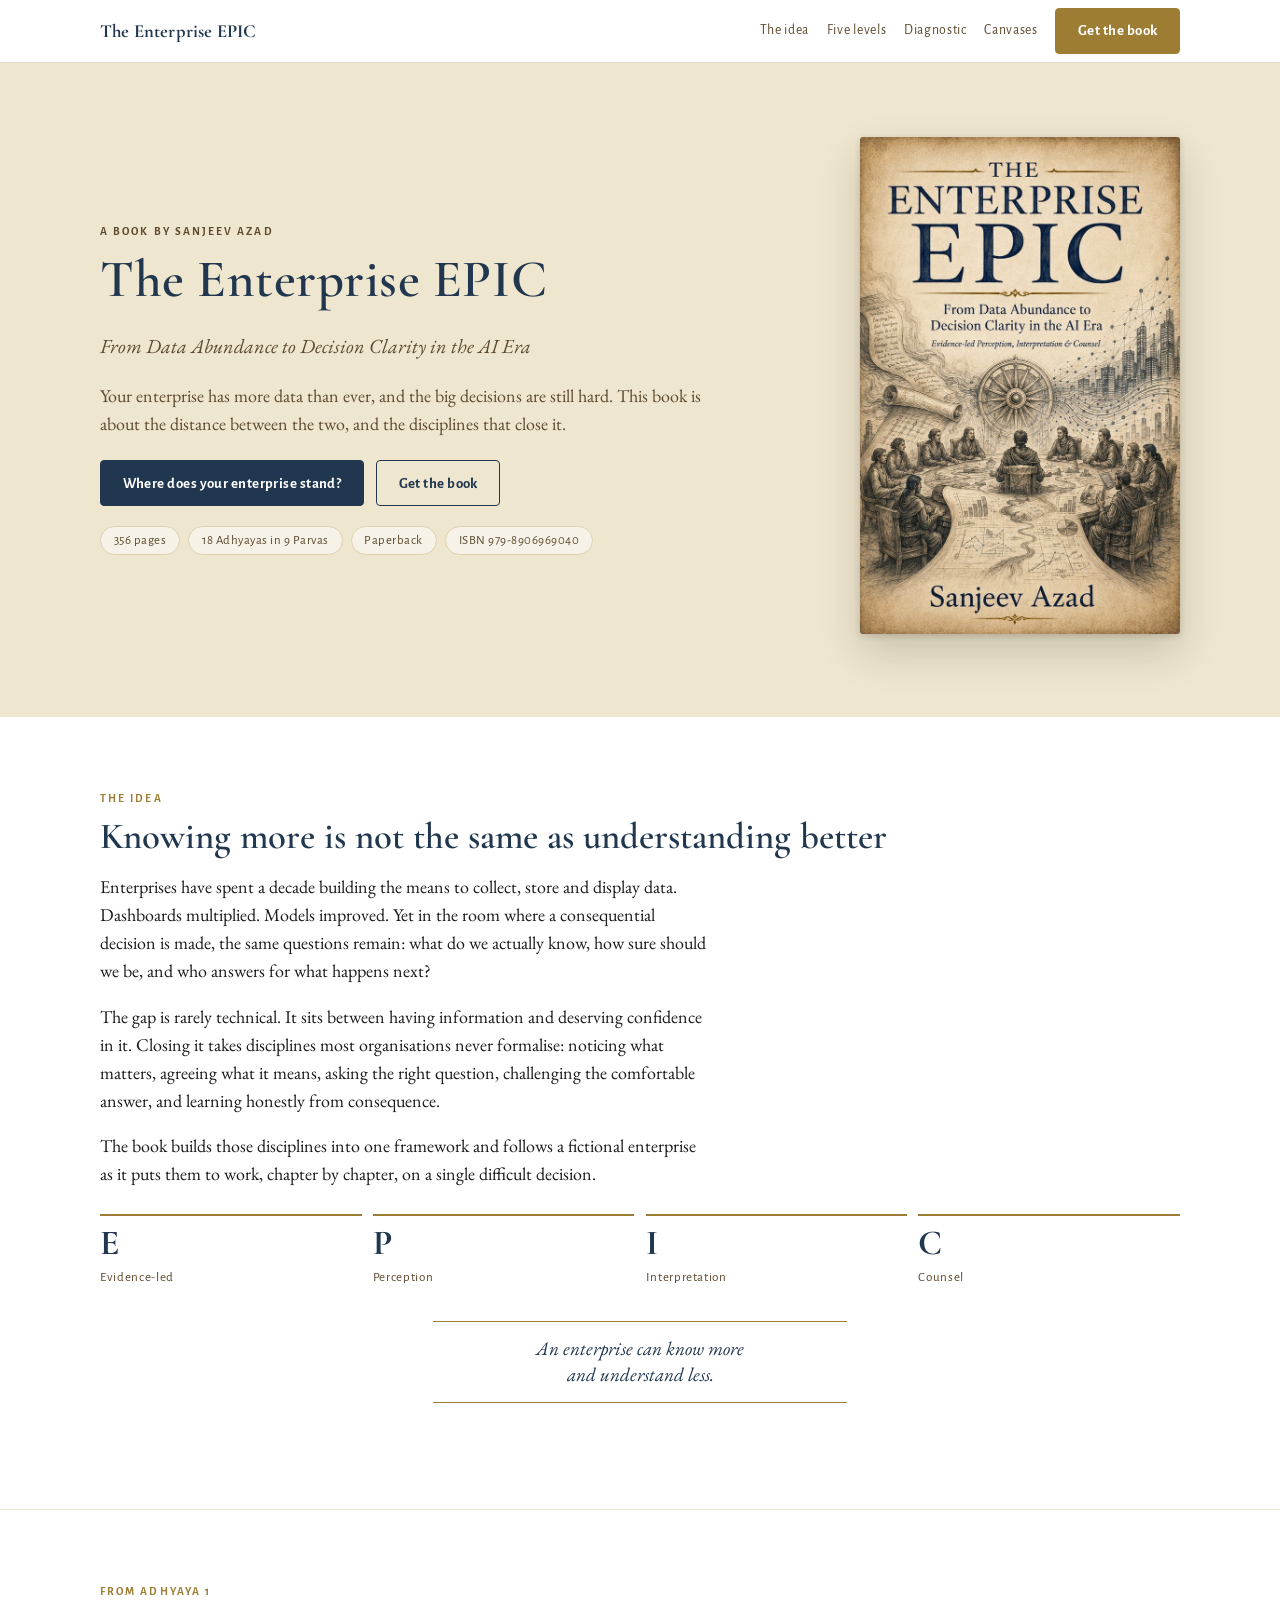
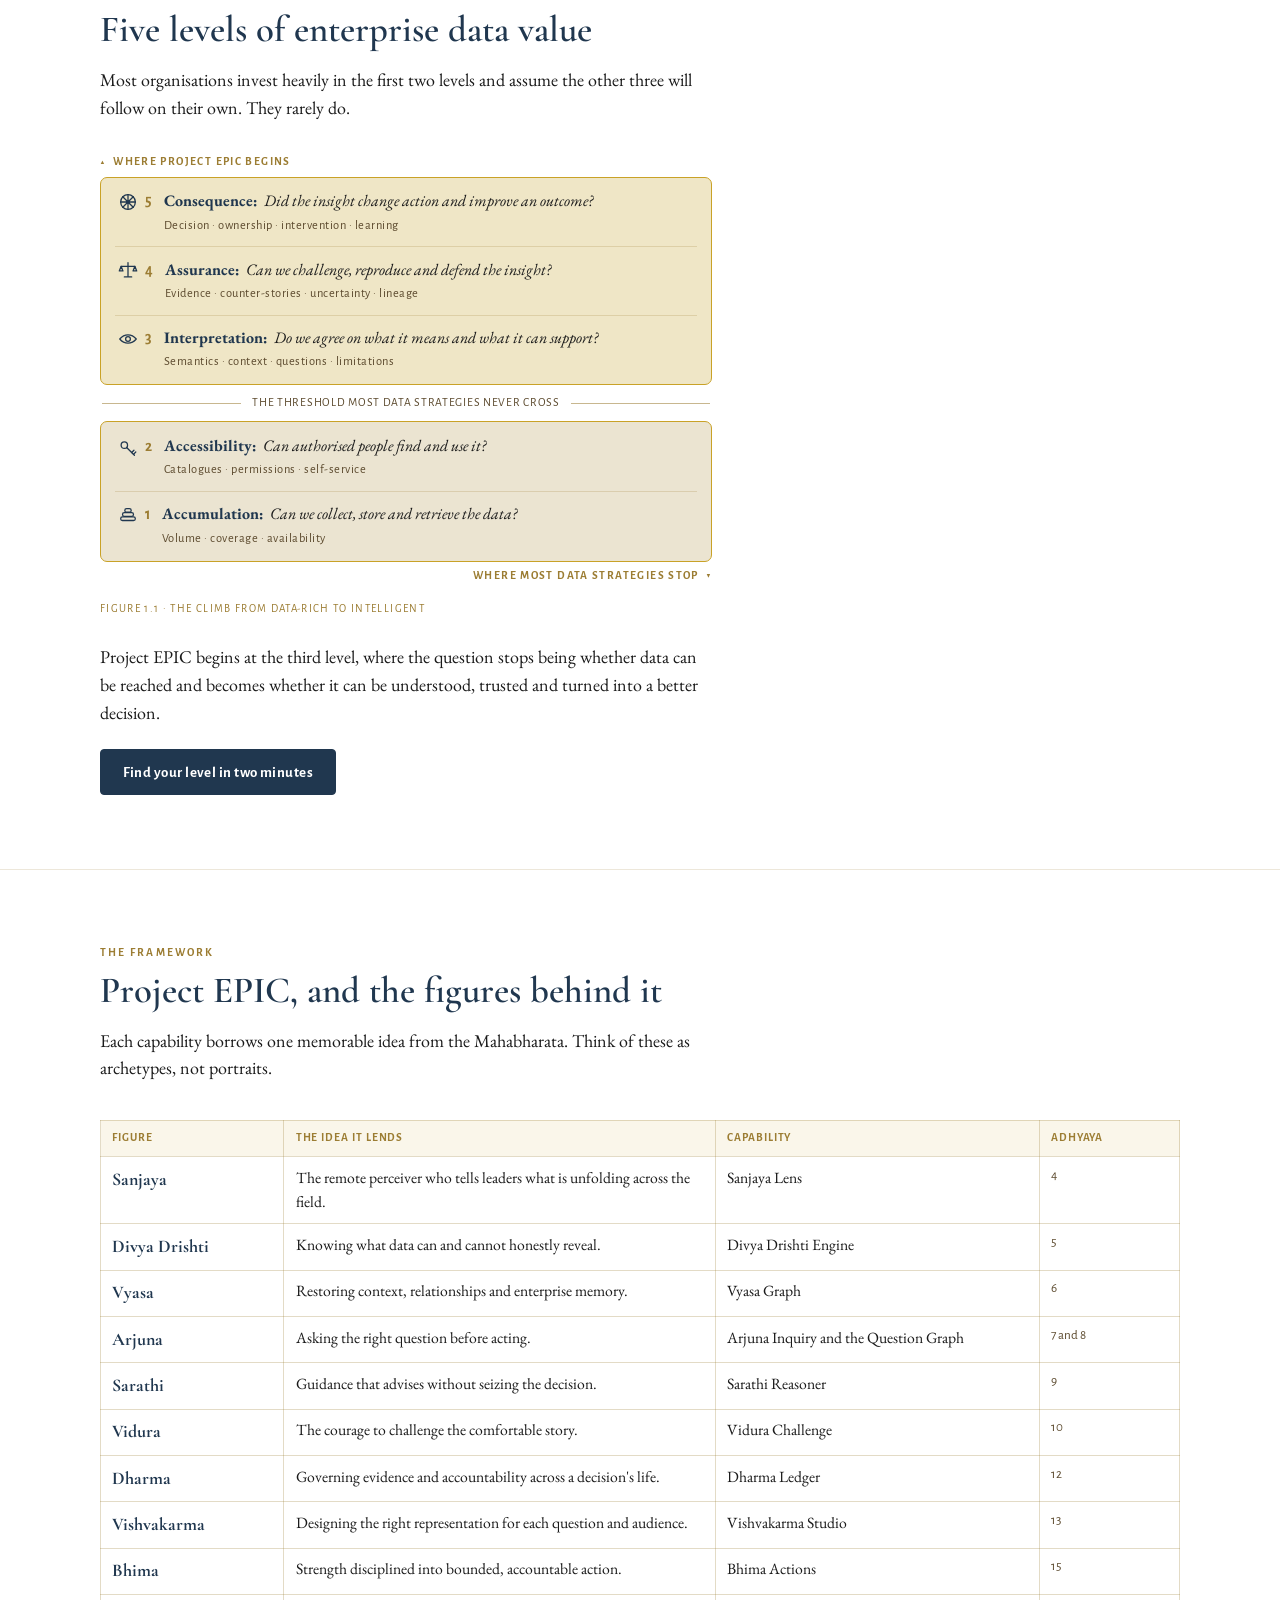
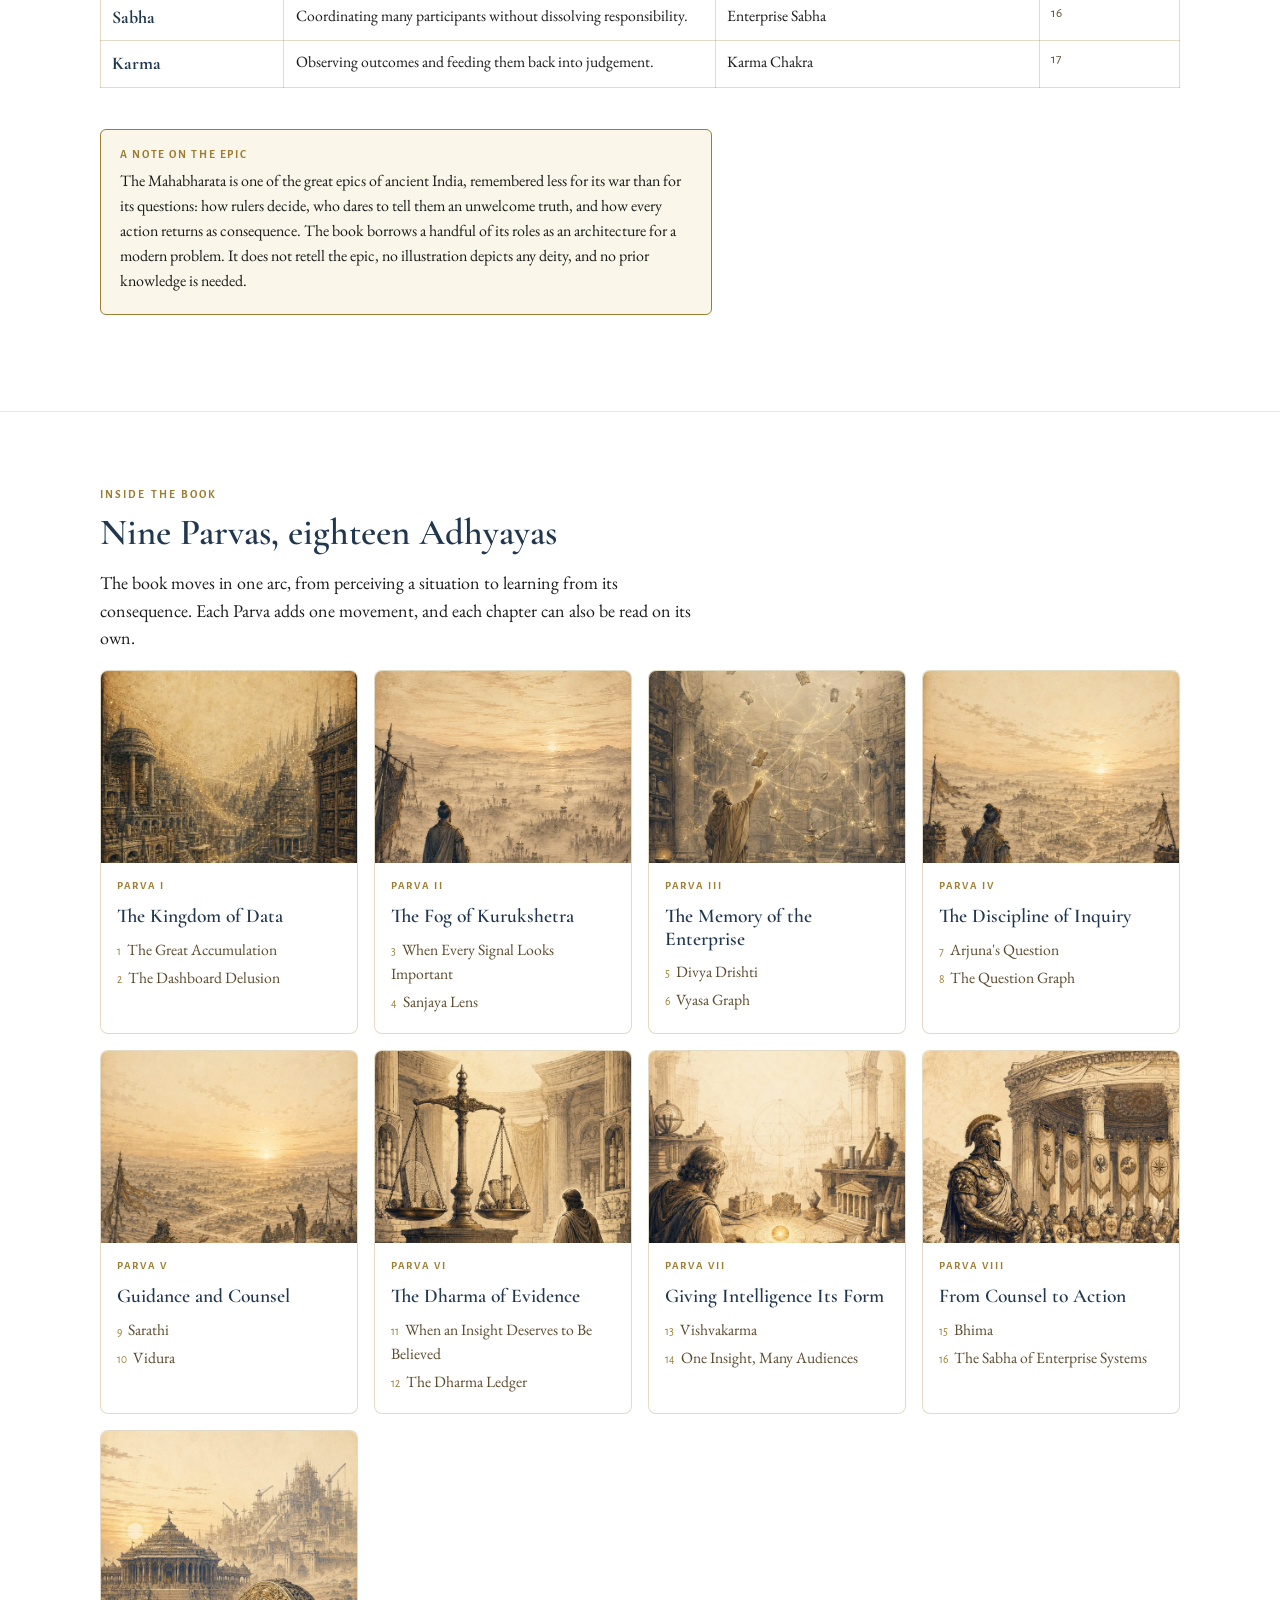
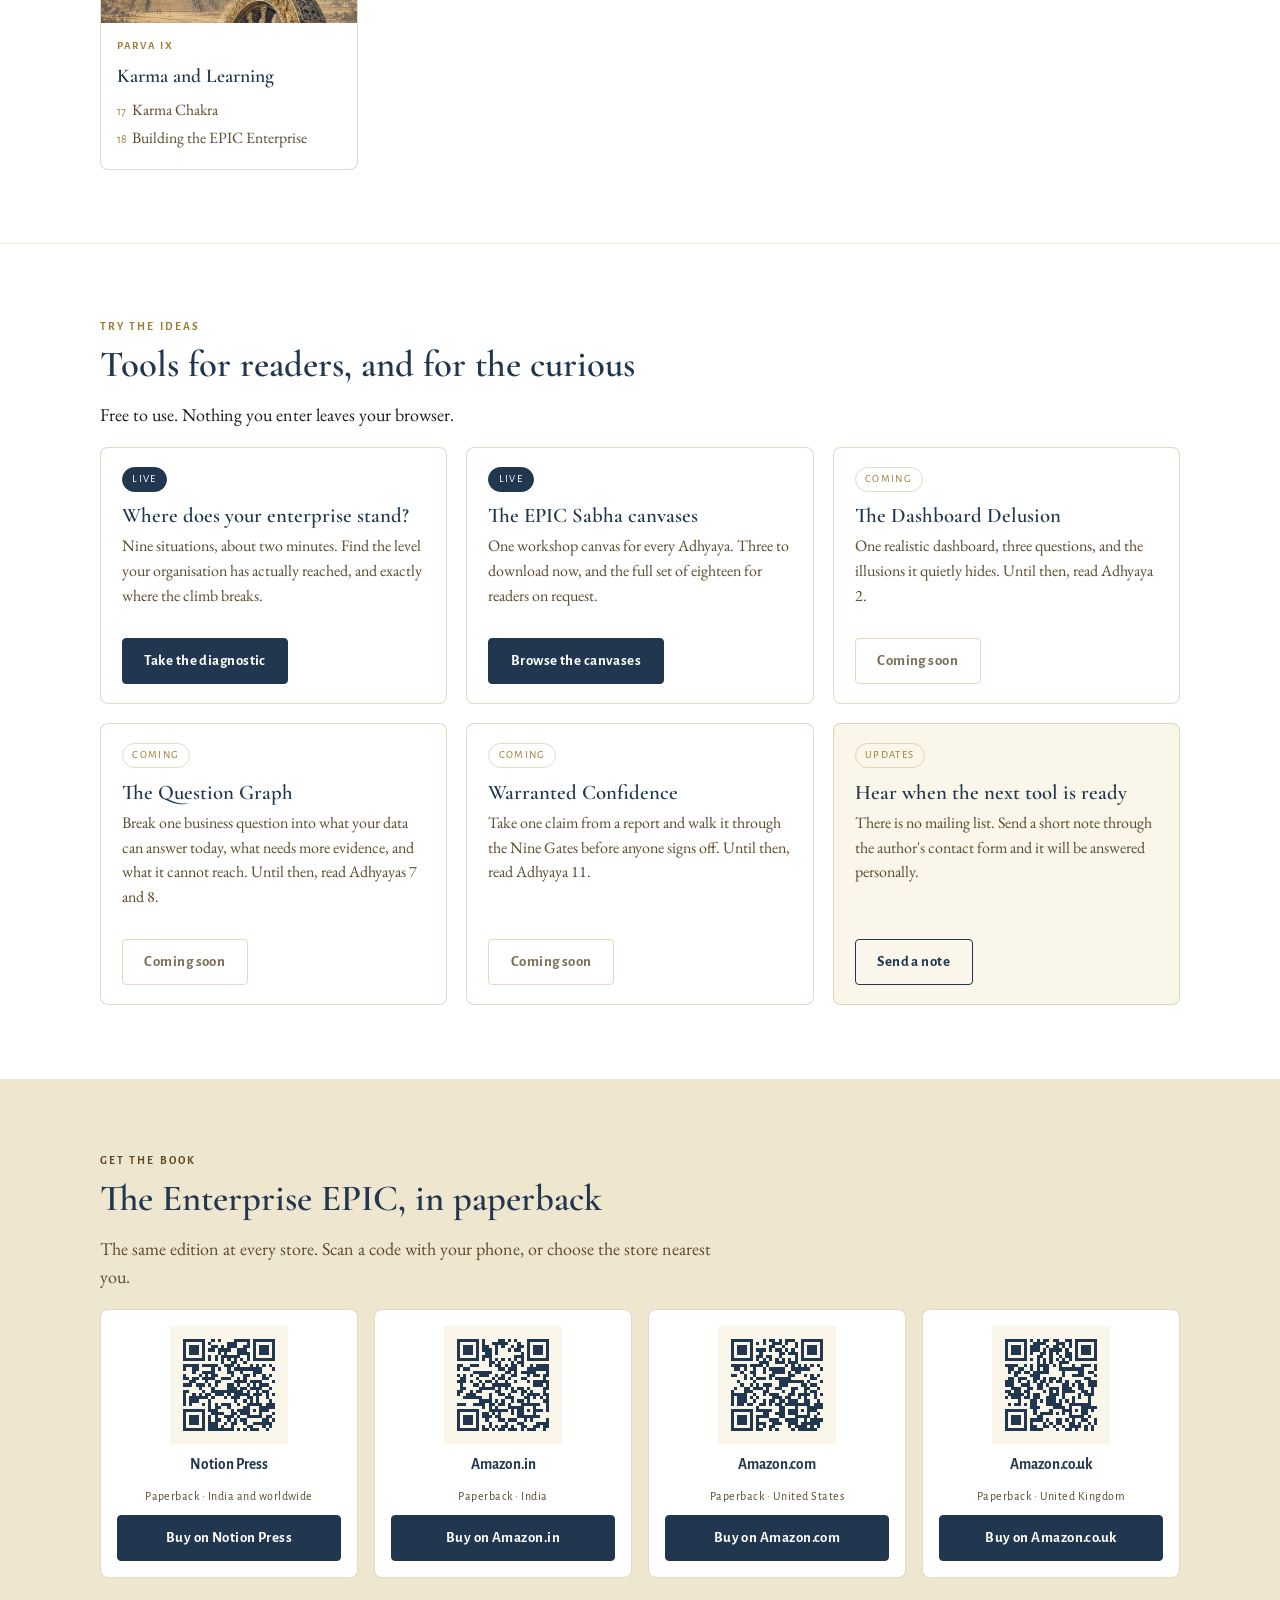
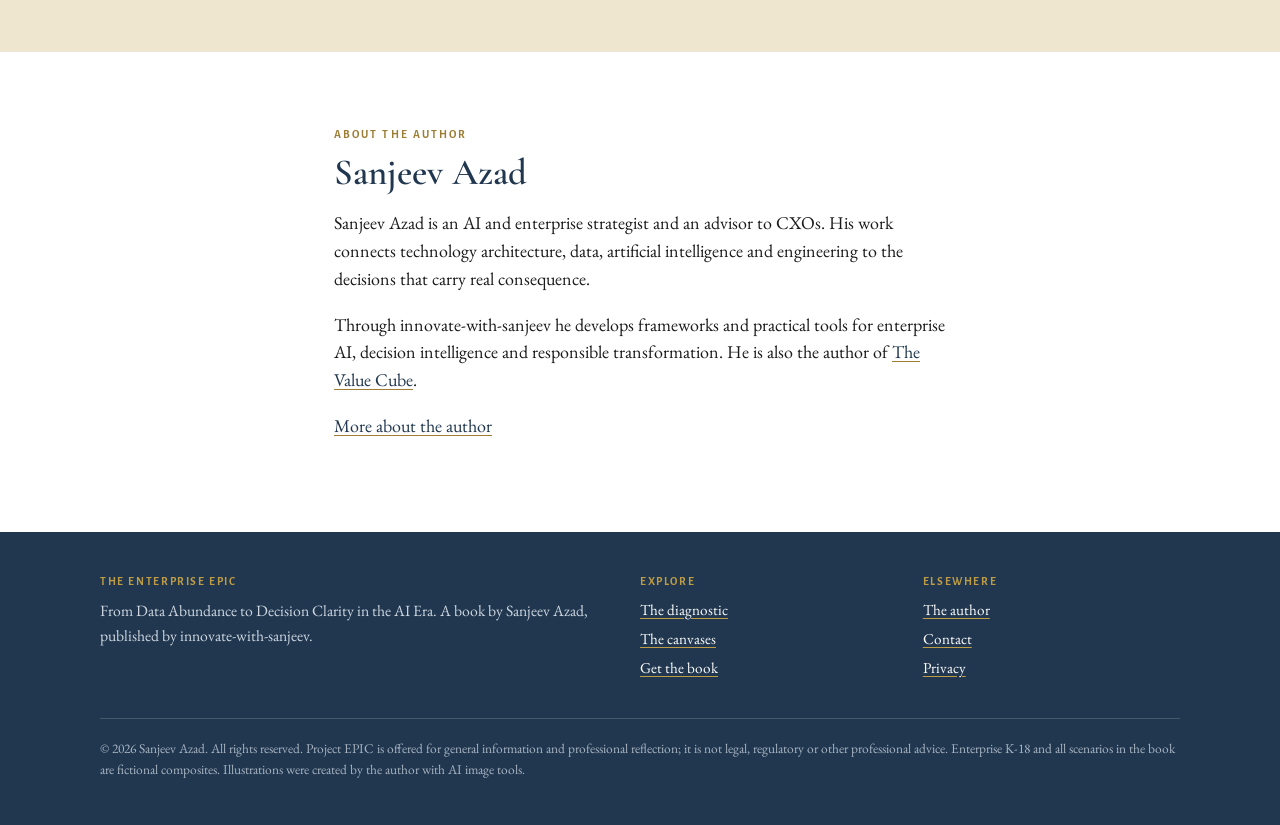
==== index.html @ bdc04c29 "Publish The Enterprise EPIC companion site v1" ====
<!doctype html>
<html lang="en-GB">
<head>
<meta charset="utf-8">
<meta name="viewport" content="width=device-width, initial-scale=1">
<title>The Enterprise EPIC · From Data Abundance to Decision Clarity in the AI Era</title>
<meta name="description" content="A book by Sanjeev Azad on the distance between having data and deciding well. Find your enterprise's level in two minutes, explore Project EPIC, and download the workshop canvases.">
<link rel="canonical" href="https://the-enterprise-epic.github.io/">
<meta property="og:type" content="book">
<meta property="og:title" content="The Enterprise EPIC">
<meta property="og:description" content="From Data Abundance to Decision Clarity in the AI Era. Find where your enterprise stands in two minutes.">
<meta property="og:url" content="https://the-enterprise-epic.github.io/">
<meta property="og:image" content="https://the-enterprise-epic.github.io/assets/img/og.jpg">
<meta name="twitter:card" content="summary_large_image">
<meta name="theme-color" content="#20374F">
<link rel="icon" href="assets/img/favicon.svg" type="image/svg+xml">
<link rel="preconnect" href="https://fonts.googleapis.com">
<link rel="preconnect" href="https://fonts.gstatic.com" crossorigin>
<link href="https://fonts.googleapis.com/css2?family=Alegreya+Sans:wght@500;700&family=Cormorant+Garamond:wght@600;700&family=EB+Garamond:ital,wght@0,400;0,500;1,400&display=swap" rel="stylesheet">
<link rel="stylesheet" href="assets/site.css">
<script type="application/ld+json">
{
  "@context": "https://schema.org",
  "@type": "Book",
  "name": "The Enterprise EPIC",
  "alternativeHeadline": "From Data Abundance to Decision Clarity in the AI Era",
  "author": { "@type": "Person", "name": "Sanjeev Azad", "url": "https://sanjeev-azad.pages.dev/about/" },
  "publisher": { "@type": "Organization", "name": "innovate-with-sanjeev" },
  "isbn": "9798906969040",
  "numberOfPages": 356,
  "bookFormat": "https://schema.org/Paperback",
  "inLanguage": "en",
  "image": "https://the-enterprise-epic.github.io/assets/img/cover-front.jpg",
  "url": "https://the-enterprise-epic.github.io/",
  "offers": [
    { "@type": "Offer", "url": "https://notionpress.com/in/read/the-enterprise-epic", "seller": { "@type": "Organization", "name": "Notion Press" } },
    { "@type": "Offer", "url": "https://www.amazon.in/dp/B0HJ5GVD6N", "seller": { "@type": "Organization", "name": "Amazon.in" } },
    { "@type": "Offer", "url": "https://www.amazon.com/dp/B0HJ5D9SLF", "seller": { "@type": "Organization", "name": "Amazon.com" } },
    { "@type": "Offer", "url": "https://www.amazon.co.uk/dp/B0HJ5D9SLF", "seller": { "@type": "Organization", "name": "Amazon.co.uk" } }
  ]
}
</script>
<style>
  .journey { display: grid; gap: 1rem; grid-template-columns: repeat(auto-fill, minmax(230px, 1fr)); }
  .parva {
    border: 1px solid var(--hair); border-radius: 8px; overflow: hidden; background: var(--paper);
    display: flex; flex-direction: column;
  }
  .parva img { width: 100%; aspect-ratio: 4 / 3; object-fit: cover; object-position: center 30%; display: block; }
  .parva .body { padding: .9rem 1rem 1.05rem; }
  .parva .num { font-family: var(--f-label); font-weight: 700; font-size: .68rem; letter-spacing: .16em; text-transform: uppercase; color: var(--gold); }
  .parva h3 { font-size: 1.22rem; margin: .2rem 0 .5rem; }
  .parva ol { margin: 0; padding: 0; list-style: none; }
  .parva li { font-size: .98rem; color: var(--sepia); padding: .12rem 0; }
  .parva li span { font-family: var(--f-label); font-size: .72rem; color: var(--gold); margin-right: .35rem; }

  .cast td:first-child { font-family: var(--f-display); font-weight: 700; font-size: 1.12rem; color: var(--ink); white-space: nowrap; }
  .cast td:last-child { font-family: var(--f-label); font-size: .82rem; color: var(--sepia); white-space: nowrap; }
  .cast col.c1 { width: 17%; } .cast col.c2 { width: 40%; } .cast col.c3 { width: 30%; } .cast col.c4 { width: 13%; }
  @media (max-width: 640px) {
    .cast thead { display: none; }
    .cast, .cast tbody, .cast tr, .cast td { display: block; width: 100%; }
    .cast tr { border: 1px solid var(--hair); border-radius: 6px; margin-bottom: .7rem; padding: .5rem .7rem; }
    .cast td { border: none; padding: .15rem 0; white-space: normal !important; }
    .cast colgroup { display: none; }
  }

  .tool .tag.live { color: #fff; background: var(--ink); border-color: var(--ink); }
  .tool .tag { align-self: flex-start; margin-bottom: .8rem; }

  .epic-acronym { display: grid; gap: .7rem; margin: 1.6rem 0; }
  @media (min-width: 720px) { .epic-acronym { grid-template-columns: repeat(4, 1fr); } }
  .epic-acronym div { border-top: 2px solid var(--gold); padding-top: .6rem; }
  .epic-acronym b { display: block; font-family: var(--f-display); font-size: 2.2rem; line-height: 1; color: var(--ink); }
  .epic-acronym span { font-family: var(--f-label); font-size: .82rem; letter-spacing: .05em; color: var(--sepia); }
</style>
</head>
<body>
<a class="skip" href="#main">Skip to content</a>

<header class="nav">
  <div class="wrap">
    <a class="brand" href="index.html">The Enterprise EPIC</a>
    <a class="nl" href="#idea">The idea</a>
    <a class="nl" href="#levels">Five levels</a>
    <a class="nl" href="diagnose.html">Diagnostic</a>
    <a class="nl" href="canvases.html">Canvases</a>
    <a class="btn gold" href="#buy">Get the book</a>
  </div>
</header>

<main id="main">

<!-- HERO -->
<section class="plate">
  <div class="wrap hero">
    <div>
      <p class="eyebrow">A book by Sanjeev Azad</p>
      <h1>The Enterprise EPIC</h1>
      <p class="lede"><em>From Data Abundance to Decision Clarity in the AI Era</em></p>
      <p class="measure">Your enterprise has more data than ever, and the big decisions are still hard. This book is about the distance between the two, and the disciplines that close it.</p>
      <div class="btn-row">
        <a class="btn" href="diagnose.html">Where does your enterprise stand?</a>
        <a class="btn ghost" href="#buy">Get the book</a>
      </div>
      <ul class="facts" aria-label="About the book">
        <li>356 pages</li>
        <li>18 Adhyayas in 9 Parvas</li>
        <li>Paperback</li>
        <li>ISBN 979-8906969040</li>
      </ul>
    </div>
    <div class="cover">
      <img src="assets/img/cover-front.jpg" width="686" height="1067"
           alt="Cover of The Enterprise EPIC: an engraved council seated around a map table beneath a great wheel, with a data city rising behind them.">
    </div>
  </div>
</section>

<!-- THE IDEA -->
<section id="idea">
  <div class="wrap">
    <p class="eyebrow">The idea</p>
    <h2>Knowing more is not the same as understanding better</h2>
    <div class="measure">
      <p>Enterprises have spent a decade building the means to collect, store and display data. Dashboards multiplied. Models improved. Yet in the room where a consequential decision is made, the same questions remain: what do we actually know, how sure should we be, and who answers for what happens next?</p>
      <p>The gap is rarely technical. It sits between having information and deserving confidence in it. Closing it takes disciplines most organisations never formalise: noticing what matters, agreeing what it means, asking the right question, challenging the comfortable answer, and learning honestly from consequence.</p>
      <p>The book builds those disciplines into one framework and follows a fictional enterprise as it puts them to work, chapter by chapter, on a single difficult decision.</p>
    </div>

    <div class="epic-acronym" aria-label="Project EPIC stands for Evidence-led Perception, Interpretation and Counsel">
      <div><b>E</b><span>Evidence-led</span></div>
      <div><b>P</b><span>Perception</span></div>
      <div><b>I</b><span>Interpretation</span></div>
      <div><b>C</b><span>Counsel</span></div>
    </div>

    <p class="aphorism">An enterprise can know more<br>and understand less.</p>
  </div>
</section>

<!-- FIVE LEVELS -->
<section id="levels">
  <div class="wrap">
    <p class="eyebrow">From Adhyaya 1</p>
    <h2>Five levels of enterprise data value</h2>
    <p class="measure">Most organisations invest heavily in the first two levels and assume the other three will follow on their own. They rarely do.</p>

    <div class="figure measure" role="figure" aria-labelledby="fig11">
      <div class="grouplabel gl-top">▲ &nbsp;Where Project EPIC begins</div>
      <div class="grp grp-top">
        <div class="tier"><div class="tk"><svg class="ti" viewBox="0 0 24 24" aria-hidden="true"><circle cx="12" cy="12" r="8"/><circle cx="12" cy="12" r="1.6"/><line x1="12" y1="4" x2="12" y2="20"/><line x1="4" y1="12" x2="20" y2="12"/><line x1="6.3" y1="6.3" x2="17.7" y2="17.7"/><line x1="17.7" y1="6.3" x2="6.3" y2="17.7"/></svg><span class="tn">5</span></div><div class="tt"><b>Consequence:</b>&nbsp; <i>Did the insight change action and improve an outcome?</i><br><span class="tf">Decision · ownership · intervention · learning</span></div></div>
        <div class="tier"><div class="tk"><svg class="ti" viewBox="0 0 24 24" aria-hidden="true"><line x1="12" y1="4" x2="12" y2="19"/><line x1="4.5" y1="8" x2="19.5" y2="8"/><path d="M4.5 8 L2.5 13 L6.5 13 Z"/><path d="M19.5 8 L17.5 13 L21.5 13 Z"/><line x1="8" y1="19.5" x2="16" y2="19.5"/></svg><span class="tn">4</span></div><div class="tt"><b>Assurance:</b>&nbsp; <i>Can we challenge, reproduce and defend the insight?</i><br><span class="tf">Evidence · counter-stories · uncertainty · lineage</span></div></div>
        <div class="tier"><div class="tk"><svg class="ti" viewBox="0 0 24 24" aria-hidden="true"><path d="M3 12 C8 6 16 6 21 12 C16 18 8 18 3 12 Z"/><circle cx="12" cy="12" r="2.6"/></svg><span class="tn">3</span></div><div class="tt"><b>Interpretation:</b>&nbsp; <i>Do we agree on what it means and what it can support?</i><br><span class="tf">Semantics · context · questions · limitations</span></div></div>
      </div>
      <div class="split"><span class="l"></span><span>the threshold most data strategies never cross</span><span class="l"></span></div>
      <div class="grp grp-bot">
        <div class="tier"><div class="tk"><svg class="ti" viewBox="0 0 24 24" aria-hidden="true"><circle cx="8" cy="10" r="3.5"/><line x1="10.5" y1="12.5" x2="19" y2="21"/><line x1="16" y1="18" x2="18.5" y2="15.5"/><line x1="18" y1="20" x2="20.5" y2="17.5"/></svg><span class="tn">2</span></div><div class="tt"><b>Accessibility:</b>&nbsp; <i>Can authorised people find and use it?</i><br><span class="tf">Catalogues · permissions · self-service</span></div></div>
        <div class="tier"><div class="tk"><svg class="ti" viewBox="0 0 24 24" aria-hidden="true"><rect x="4" y="14" width="16" height="4" rx="2"/><rect x="6" y="9.5" width="12" height="4" rx="2"/><rect x="8.5" y="5" width="7" height="4" rx="2"/></svg><span class="tn">1</span></div><div class="tt"><b>Accumulation:</b>&nbsp; <i>Can we collect, store and retrieve the data?</i><br><span class="tf">Volume · coverage · availability</span></div></div>
      </div>
      <div class="grouplabel gl-bot">Where most data strategies stop&nbsp; ▼</div>
      <p class="figcap" id="fig11">Figure 1.1 · The climb from data-rich to intelligent</p>
    </div>

    <p class="measure">Project EPIC begins at the third level, where the question stops being whether data can be reached and becomes whether it can be understood, trusted and turned into a better decision.</p>
    <div class="btn-row">
      <a class="btn" href="diagnose.html">Find your level in two minutes</a>
    </div>
  </div>
</section>

<!-- CAST -->
<section id="framework">
  <div class="wrap">
    <p class="eyebrow">The framework</p>
    <h2>Project EPIC, and the figures behind it</h2>
    <p class="measure">Each capability borrows one memorable idea from the Mahabharata. Think of these as archetypes, not portraits.</p>

    <div class="scroller">
      <table class="cast">
        <colgroup><col class="c1"><col class="c2"><col class="c3"><col class="c4"></colgroup>
        <thead><tr><th scope="col">Figure</th><th scope="col">The idea it lends</th><th scope="col">Capability</th><th scope="col">Adhyaya</th></tr></thead>
        <tbody>
          <tr><td>Sanjaya</td><td>The remote perceiver who tells leaders what is unfolding across the field.</td><td>Sanjaya Lens</td><td>4</td></tr>
          <tr><td>Divya Drishti</td><td>Knowing what data can and cannot honestly reveal.</td><td>Divya Drishti Engine</td><td>5</td></tr>
          <tr><td>Vyasa</td><td>Restoring context, relationships and enterprise memory.</td><td>Vyasa Graph</td><td>6</td></tr>
          <tr><td>Arjuna</td><td>Asking the right question before acting.</td><td>Arjuna Inquiry and the Question Graph</td><td>7 and 8</td></tr>
          <tr><td>Sarathi</td><td>Guidance that advises without seizing the decision.</td><td>Sarathi Reasoner</td><td>9</td></tr>
          <tr><td>Vidura</td><td>The courage to challenge the comfortable story.</td><td>Vidura Challenge</td><td>10</td></tr>
          <tr><td>Dharma</td><td>Governing evidence and accountability across a decision's life.</td><td>Dharma Ledger</td><td>12</td></tr>
          <tr><td>Vishvakarma</td><td>Designing the right representation for each question and audience.</td><td>Vishvakarma Studio</td><td>13</td></tr>
          <tr><td>Bhima</td><td>Strength disciplined into bounded, accountable action.</td><td>Bhima Actions</td><td>15</td></tr>
          <tr><td>Sabha</td><td>Coordinating many participants without dissolving responsibility.</td><td>Enterprise Sabha</td><td>16</td></tr>
          <tr><td>Karma</td><td>Observing outcomes and feeding them back into judgement.</td><td>Karma Chakra</td><td>17</td></tr>
        </tbody>
      </table>
    </div>

    <div class="glance measure">
      <p class="lbl">A note on the epic</p>
      <p>The Mahabharata is one of the great epics of ancient India, remembered less for its war than for its questions: how rulers decide, who dares to tell them an unwelcome truth, and how every action returns as consequence. The book borrows a handful of its roles as an architecture for a modern problem. It does not retell the epic, no illustration depicts any deity, and no prior knowledge is needed.</p>
    </div>
  </div>
</section>

<!-- JOURNEY -->
<section id="journey">
  <div class="wrap">
    <p class="eyebrow">Inside the book</p>
    <h2>Nine Parvas, eighteen Adhyayas</h2>
    <p class="measure">The book moves in one arc, from perceiving a situation to learning from its consequence. Each Parva adds one movement, and each chapter can also be read on its own.</p>

    <div class="journey">
      <article class="parva"><img src="assets/img/parva-01.jpg" alt="" loading="lazy" width="600" height="900"><div class="body"><p class="num">Parva I</p><h3>The Kingdom of Data</h3><ol><li><span>1</span>The Great Accumulation</li><li><span>2</span>The Dashboard Delusion</li></ol></div></article>
      <article class="parva"><img src="assets/img/parva-02.jpg" alt="" loading="lazy" width="600" height="1050"><div class="body"><p class="num">Parva II</p><h3>The Fog of Kurukshetra</h3><ol><li><span>3</span>When Every Signal Looks Important</li><li><span>4</span>Sanjaya Lens</li></ol></div></article>
      <article class="parva"><img src="assets/img/parva-03.jpg" alt="" loading="lazy" width="600" height="1066"><div class="body"><p class="num">Parva III</p><h3>The Memory of the Enterprise</h3><ol><li><span>5</span>Divya Drishti</li><li><span>6</span>Vyasa Graph</li></ol></div></article>
      <article class="parva"><img src="assets/img/parva-04.jpg" alt="" loading="lazy" width="600" height="1066"><div class="body"><p class="num">Parva IV</p><h3>The Discipline of Inquiry</h3><ol><li><span>7</span>Arjuna's Question</li><li><span>8</span>The Question Graph</li></ol></div></article>
      <article class="parva"><img src="assets/img/parva-05.jpg" alt="" loading="lazy" width="600" height="1066"><div class="body"><p class="num">Parva V</p><h3>Guidance and Counsel</h3><ol><li><span>9</span>Sarathi</li><li><span>10</span>Vidura</li></ol></div></article>
      <article class="parva"><img src="assets/img/parva-06.jpg" alt="" loading="lazy" width="600" height="1066"><div class="body"><p class="num">Parva VI</p><h3>The Dharma of Evidence</h3><ol><li><span>11</span>When an Insight Deserves to Be Believed</li><li><span>12</span>The Dharma Ledger</li></ol></div></article>
      <article class="parva"><img src="assets/img/parva-07.jpg" alt="" loading="lazy" width="600" height="1066"><div class="body"><p class="num">Parva VII</p><h3>Giving Intelligence Its Form</h3><ol><li><span>13</span>Vishvakarma</li><li><span>14</span>One Insight, Many Audiences</li></ol></div></article>
      <article class="parva"><img src="assets/img/parva-08.jpg" alt="" loading="lazy" width="600" height="1066"><div class="body"><p class="num">Parva VIII</p><h3>From Counsel to Action</h3><ol><li><span>15</span>Bhima</li><li><span>16</span>The Sabha of Enterprise Systems</li></ol></div></article>
      <article class="parva"><img src="assets/img/parva-09.jpg" alt="" loading="lazy" width="600" height="1066"><div class="body"><p class="num">Parva IX</p><h3>Karma and Learning</h3><ol><li><span>17</span>Karma Chakra</li><li><span>18</span>Building the EPIC Enterprise</li></ol></div></article>
    </div>
  </div>
</section>

<!-- TOOLS -->
<section id="tools">
  <div class="wrap">
    <p class="eyebrow">Try the ideas</p>
    <h2>Tools for readers, and for the curious</h2>
    <p class="measure">Free to use. Nothing you enter leaves your browser.</p>

    <div class="grid three-wide">
      <article class="card tool">
        <span class="tag live">Live</span>
        <h3>Where does your enterprise stand?</h3>
        <p>Nine situations, about two minutes. Find the level your organisation has actually reached, and exactly where the climb breaks.</p>
        <div class="foot"><a class="btn" href="diagnose.html">Take the diagnostic</a></div>
      </article>
      <article class="card tool">
        <span class="tag live">Live</span>
        <h3>The EPIC Sabha canvases</h3>
        <p>One workshop canvas for every Adhyaya. Three to download now, and the full set of eighteen for readers on request.</p>
        <div class="foot"><a class="btn" href="canvases.html">Browse the canvases</a></div>
      </article>
      <article class="card tool">
        <span class="tag">Coming</span>
        <h3>The Dashboard Delusion</h3>
        <p>One realistic dashboard, three questions, and the illusions it quietly hides. Until then, read Adhyaya 2.</p>
        <div class="foot"><button class="btn" type="button" disabled>Coming soon</button></div>
      </article>
      <article class="card tool">
        <span class="tag">Coming</span>
        <h3>The Question Graph</h3>
        <p>Break one business question into what your data can answer today, what needs more evidence, and what it cannot reach. Until then, read Adhyayas 7 and 8.</p>
        <div class="foot"><button class="btn" type="button" disabled>Coming soon</button></div>
      </article>
      <article class="card tool">
        <span class="tag">Coming</span>
        <h3>Warranted Confidence</h3>
        <p>Take one claim from a report and walk it through the Nine Gates before anyone signs off. Until then, read Adhyaya 11.</p>
        <div class="foot"><button class="btn" type="button" disabled>Coming soon</button></div>
      </article>
      <article class="card tool" style="background: var(--parchment-pale);">
        <span class="tag">Updates</span>
        <h3>Hear when the next tool is ready</h3>
        <p>There is no mailing list. Send a short note through the author's contact form and it will be answered personally.</p>
        <div class="foot"><a class="btn ghost" href="https://sanjeev-azad.pages.dev/contact/" rel="noopener" target="_blank" data-request>Send a note</a></div>
      </article>
    </div>
  </div>
</section>

<!-- BUY -->
<section id="buy" class="plate">
  <div class="wrap">
    <p class="eyebrow">Get the book</p>
    <h2>The Enterprise EPIC, in paperback</h2>
    <p class="measure">The same edition at every store. Scan a code with your phone, or choose the store nearest you.</p>

    <div class="buy" data-stores>
      <ul class="fallback">
        <li><a href="https://notionpress.com/in/read/the-enterprise-epic" rel="noopener">Notion Press</a></li>
        <li><a href="https://www.amazon.in/dp/B0HJ5GVD6N" rel="noopener">Amazon.in</a></li>
        <li><a href="https://www.amazon.com/dp/B0HJ5D9SLF" rel="noopener">Amazon.com</a></li>
        <li><a href="https://www.amazon.co.uk/dp/B0HJ5D9SLF" rel="noopener">Amazon.co.uk</a></li>
      </ul>
    </div>
  </div>
</section>

<!-- AUTHOR -->
<section id="author">
  <div class="wrap measure">
    <p class="eyebrow">About the author</p>
    <h2>Sanjeev Azad</h2>
    <p>Sanjeev Azad is an AI and enterprise strategist and an advisor to CXOs. His work connects technology architecture, data, artificial intelligence and engineering to the decisions that carry real consequence.</p>
    <p>Through innovate-with-sanjeev he develops frameworks and practical tools for enterprise AI, decision intelligence and responsible transformation. He is also the author of <a href="https://the-value-cube.github.io/" rel="noopener">The Value Cube</a>.</p>
    <p><a href="https://sanjeev-azad.pages.dev/about/" rel="noopener">More about the author</a></p>
  </div>
</section>

</main>

<footer class="foot-main">
  <div class="wrap">
    <div class="cols">
      <div>
        <h4>The Enterprise EPIC</h4>
        <p style="color:#cfd8e2;font-size:.98rem;margin:0">From Data Abundance to Decision Clarity in the AI Era. A book by Sanjeev Azad, published by innovate-with-sanjeev.</p>
      </div>
      <div>
        <h4>Explore</h4>
        <ul>
          <li><a href="diagnose.html">The diagnostic</a></li>
          <li><a href="canvases.html">The canvases</a></li>
          <li><a href="#buy">Get the book</a></li>
        </ul>
      </div>
      <div>
        <h4>Elsewhere</h4>
        <ul>
          <li><a href="https://sanjeev-azad.pages.dev/about/" rel="noopener">The author</a></li>
          <li><a href="https://sanjeev-azad.pages.dev/contact/" rel="noopener">Contact</a></li>
          <li><a href="privacy.html">Privacy</a></li>
        </ul>
      </div>
    </div>
    <p class="fine">
      © <span data-year>2026</span> Sanjeev Azad. All rights reserved.
      Project EPIC is offered for general information and professional reflection; it is not legal, regulatory or other professional advice.
      Enterprise K-18 and all scenarios in the book are fictional composites.
      Illustrations were created by the author with AI image tools.
    </p>
  </div>
</footer>

<script src="assets/analytics.js" data-page="index" defer></script>
<script src="assets/qr.js" defer></script>
<script src="assets/site.js" defer></script>
</body>
</html>
---- assets/site.css ----
/* =========================================================================
   The Enterprise EPIC: companion site
   Design tokens and components taken from the book's locked design system
   (Design/Book_Design_System.md v1). Two contexts, exactly as in print:
   plates are parchment with ink and gold; text is near-black on white.
   ========================================================================= */

:root {
  --ink: #20374F;
  --gold: #9C7D33;
  --gold-hi: #BD9C45;
  --oxblood: #8E2F2A;          /* Vidura's Challenge only */
  --parchment: #EFE6CF;
  --parchment-deep: #E0D0AC;
  --parchment-pale: #FAF6EA;
  --sepia: #5C4A2E;
  --nb: #1A1A1A;
  --paper: #ffffff;
  --hair: rgba(156, 125, 51, .28);

  --f-display: "Cormorant Garamond", Georgia, serif;
  --f-body: "EB Garamond", Georgia, serif;
  --f-label: "Alegreya Sans", system-ui, sans-serif;

  --wrap: 1080px;
  --measure: 68ch;
  --nav-h: 62px;
}

*, *::before, *::after { box-sizing: border-box; }

html { -webkit-text-size-adjust: 100%; scroll-behavior: smooth; }
@media (prefers-reduced-motion: reduce) {
  html { scroll-behavior: auto; }
  *, *::before, *::after { animation-duration: .01ms !important; transition-duration: .01ms !important; }
}

body {
  margin: 0;
  font-family: var(--f-body);
  font-size: 1.125rem;
  line-height: 1.55;
  color: var(--nb);
  background: var(--paper);
  text-rendering: optimizeLegibility;
}

/* --- type ---------------------------------------------------------------- */

h1, h2, h3 { font-family: var(--f-display); font-weight: 600; color: var(--ink); line-height: 1.15; margin: 0 0 .4em; }
h1 { font-size: clamp(2.1rem, 5.5vw, 3.3rem); letter-spacing: .01em; }
h2 { font-size: clamp(1.6rem, 3.6vw, 2.3rem); }
h3 { font-size: 1.3rem; }
p { margin: 0 0 1em; }
a { color: var(--ink); text-decoration-color: var(--gold); text-underline-offset: .18em; }
a:hover { color: var(--gold); }
strong { color: var(--ink); }
img { max-width: 100%; height: auto; }

.eyebrow {
  font-family: var(--f-label);
  font-weight: 700;
  font-size: .72rem;
  letter-spacing: .18em;
  text-transform: uppercase;
  color: var(--gold);
  margin: 0 0 .7em;
}

.lede { font-size: 1.25rem; color: var(--sepia); }
.measure { max-width: var(--measure); }

/* --- layout -------------------------------------------------------------- */

.wrap { width: min(100% - 2.5rem, var(--wrap)); margin-inline: auto; }
section { padding: clamp(2.6rem, 7vw, 4.6rem) 0; }
section + section { border-top: 1px solid rgba(156, 125, 51, .18); }
.plate { background: var(--parchment); border-top: none; }
.plate h1, .plate h2 { color: var(--ink); }
.plate p { color: var(--sepia); }

:target { scroll-margin-top: calc(var(--nav-h) + 14px); }

.skip {
  position: absolute; left: -9999px; top: 0; z-index: 100;
  background: var(--ink); color: #fff; padding: .7rem 1.1rem; font-family: var(--f-label);
}
.skip:focus { left: .5rem; top: .5rem; }

:focus-visible { outline: 2px solid var(--gold); outline-offset: 3px; border-radius: 2px; }

/* --- navigation ---------------------------------------------------------- */

.nav {
  position: sticky; top: 0; z-index: 50;
  background: rgba(255, 255, 255, .96);
  backdrop-filter: saturate(150%) blur(6px);
  border-bottom: 1px solid var(--hair);
}
.nav .wrap { display: flex; align-items: center; gap: 1.1rem; min-height: var(--nav-h); flex-wrap: wrap; }
.nav .brand {
  font-family: var(--f-display); font-weight: 700; font-size: 1.16rem;
  color: var(--ink); text-decoration: none; margin-right: auto; letter-spacing: .01em;
}
.nav .brand:hover { color: var(--ink); }
.nav a.nl {
  font-family: var(--f-label); font-size: .86rem; letter-spacing: .05em;
  color: var(--sepia); text-decoration: none; padding: .45rem 0;
}
.nav a.nl:hover, .nav a.nl[aria-current="page"] { color: var(--gold); }
.nav a.nl[aria-current="page"] { border-bottom: 2px solid var(--gold); }

@media (max-width: 600px) {
  /* A wrapped header pinned to a phone screen covers too much while scrolling.
     Unpin it, and drop the in-page anchors, which are one scroll away anyway. */
  .nav { position: static; }
  .nav .wrap { gap: .25rem 1.1rem; padding: .6rem 0; }
  .nav .brand { flex-basis: 100%; }
  .nav a.nl[href*="#"] { display: none; }
  .nav .btn { min-height: 40px; padding: .45rem 1rem; }
  :target { scroll-margin-top: 14px; }
}

/* --- buttons ------------------------------------------------------------- */

.btn {
  display: inline-flex; align-items: center; justify-content: center; gap: .5rem;
  min-height: 46px; padding: .6rem 1.35rem;
  font-family: var(--f-label); font-weight: 700; font-size: .93rem; letter-spacing: .03em;
  border-radius: 4px; border: 1px solid var(--ink); cursor: pointer;
  background: var(--ink); color: #fff; text-decoration: none;
  transition: background .15s ease, color .15s ease;
}
.btn:hover { background: #16293c; color: #fff; }
.btn.ghost { background: transparent; color: var(--ink); }
.btn.ghost:hover { background: var(--ink); color: #fff; }
.btn.gold { background: var(--gold); border-color: var(--gold); color: #fff; }
.btn.gold:hover { background: var(--gold-hi); border-color: var(--gold-hi); color: #fff; }
.btn[disabled], .btn[aria-disabled="true"] {
  background: transparent; color: var(--sepia); border-color: var(--parchment-deep);
  cursor: not-allowed; opacity: .8;
}
.btn-row { display: flex; flex-wrap: wrap; gap: .75rem; margin-top: 1.4rem; }

/* --- book components, ported from the print template --------------------- */

.glance, .blueprint {
  border: 1px solid var(--gold); background: var(--parchment-pale);
  border-radius: 6px; padding: 1rem 1.2rem; margin: 1.4rem 0;
}
.blueprint { border-left: 4px solid var(--gold); background: #F6F1E4; }
.glance .lbl, .blueprint .lbl {
  font-family: var(--f-label); font-weight: 700; font-size: .72rem;
  letter-spacing: .14em; text-transform: uppercase; color: var(--gold); margin: 0 0 .45em;
}
.glance p, .blueprint p { margin: .3em 0; font-size: 1rem; }

.principle {
  background: var(--ink); color: #fff; border-radius: 6px;
  padding: 1.3rem 1.5rem; margin: 1.8rem 0;
}
.principle .lbl {
  font-family: var(--f-label); font-weight: 700; font-size: .72rem;
  letter-spacing: .16em; text-transform: uppercase; color: var(--gold-hi); margin: 0 0 .5em;
}
.principle p { margin: 0; font-size: 1.2rem; font-style: italic; color: #fff; }

.vidura {
  border: 1px solid var(--oxblood); border-left: 4px solid var(--oxblood);
  background: #FBF3F1; border-radius: 6px; padding: 1rem 1.2rem; margin: 1.4rem 0;
}
.vidura .lbl {
  font-family: var(--f-label); font-weight: 700; font-size: .72rem;
  letter-spacing: .14em; text-transform: uppercase; color: var(--oxblood); margin: 0 0 .45em;
}
.vidura p { margin: 0; font-style: italic; color: var(--nb); }

.aphorism {
  text-align: center; font-style: italic; color: var(--ink);
  font-size: 1.2rem; line-height: 1.35;
  border-top: 1px solid var(--gold); border-bottom: 1px solid var(--gold);
  padding: .9rem 0; margin: 2rem auto; max-width: 46ch;
}

.illusion {
  background: var(--parchment); border-left: 3px solid var(--gold); color: var(--ink);
  font-family: var(--f-label); font-weight: 700; font-size: .82rem;
  letter-spacing: .07em; text-transform: uppercase;
  padding: .45rem .8rem; margin: 1.5rem 0 .6rem;
}

.figcap {
  font-family: var(--f-label); font-size: .7rem; letter-spacing: .12em;
  text-transform: uppercase; color: var(--gold); margin-top: .6rem;
}

.rule { border: 0; border-top: 1px solid var(--gold); margin: 2rem 0; opacity: .5; }

/* --- the Five Levels ladder (Figure 1.1) --------------------------------- */

.figure { margin: 1.6rem 0; }
.figure .grp { border: 1px solid #c9a227; border-radius: 7px; background: var(--parchment); padding: .1rem .9rem; }
.figure .grp-top { background: #efe6c6; }
.figure .grp-bot { background: #ebe4d1; }
.figure .tier {
  display: flex; align-items: flex-start; gap: .7rem;
  padding: .7rem .1rem; border-bottom: 1px solid rgba(156, 125, 51, .22);
}
.figure .grp .tier:last-child { border-bottom: none; }
.figure .tk { display: flex; align-items: center; gap: .4rem; flex: 0 0 auto; }
.figure .ti { width: 22px; height: 22px; flex: 0 0 22px; }
.figure .ti * { stroke: var(--ink); stroke-width: 1.4; fill: none; stroke-linecap: round; stroke-linejoin: round; }
.figure .tn { font-family: var(--f-label); font-weight: 700; color: var(--gold); font-size: .95rem; }
.figure .tt { font-size: 1rem; line-height: 1.4; }
.figure .tt b { color: var(--ink); }
.figure .tf {
  font-family: var(--f-label); font-size: .78rem; letter-spacing: .04em;
  color: var(--sepia); display: inline-block; margin-top: .15rem;
}
.figure .grouplabel {
  font-family: var(--f-label); font-weight: 700; font-size: .72rem;
  letter-spacing: .12em; text-transform: uppercase; color: var(--gold);
  padding: .35rem 0;
}
.figure .gl-bot { text-align: right; }
.figure .split {
  display: flex; align-items: center; gap: .7rem; padding: .55rem .1rem;
  font-family: var(--f-label); font-size: .74rem; letter-spacing: .06em;
  text-transform: uppercase; color: var(--sepia);
}
.figure .split .l { flex: 1; height: 1px; background: var(--gold); opacity: .55; }

/* --- cards --------------------------------------------------------------- */

.grid { display: grid; gap: 1.2rem; }
@media (min-width: 720px) {
  .grid.two { grid-template-columns: repeat(2, 1fr); }
  .grid.three { grid-template-columns: repeat(3, 1fr); }
}
@media (min-width: 980px) {
  .grid.three-wide { grid-template-columns: repeat(3, 1fr); }
}

.card {
  border: 1px solid var(--hair); border-radius: 8px; background: var(--paper);
  padding: 1.2rem 1.3rem; display: flex; flex-direction: column;
}
.card h3 { margin-bottom: .3em; }
.card p { font-size: 1rem; color: var(--sepia); }
.card .foot { margin-top: auto; padding-top: .8rem; }
.card img.strip {
  width: calc(100% + 2.6rem); margin: -1.2rem -1.3rem 1rem; display: block;
  border-radius: 8px 8px 0 0; aspect-ratio: 1000 / 240; object-fit: cover;
}

.tag {
  display: inline-block; font-family: var(--f-label); font-size: .68rem;
  letter-spacing: .12em; text-transform: uppercase; color: var(--gold);
  border: 1px solid var(--hair); border-radius: 999px; padding: .18rem .6rem;
}

.facts { display: flex; flex-wrap: wrap; gap: .5rem; list-style: none; padding: 0; margin: 1.2rem 0 0; }
.facts li {
  font-family: var(--f-label); font-size: .8rem; letter-spacing: .04em; color: var(--sepia);
  border: 1px solid var(--parchment-deep); border-radius: 999px; padding: .25rem .8rem;
  background: rgba(255, 255, 255, .5);
}

/* --- hero ---------------------------------------------------------------- */

.hero { display: grid; gap: 2rem; align-items: center; }
@media (min-width: 860px) { .hero { grid-template-columns: 1fr 320px; gap: 3rem; } }
.hero .cover { justify-self: center; }
.hero .cover img {
  width: 100%; max-width: 320px; border-radius: 3px;
  box-shadow: 0 2px 6px rgba(40, 32, 20, .16), 0 18px 40px rgba(40, 32, 20, .18);
}

/* --- tables -------------------------------------------------------------- */

table { border-collapse: collapse; width: 100%; font-size: .98rem; margin: 1.2rem 0; }
th, td { border: 1px solid var(--hair); padding: .55rem .7rem; text-align: left; vertical-align: top; }
th {
  background: var(--parchment-pale); font-family: var(--f-label); font-weight: 700;
  font-size: .72rem; letter-spacing: .08em; text-transform: uppercase; color: var(--gold);
}
.scroller { overflow-x: auto; }

/* --- buy cards ----------------------------------------------------------- */

.buy { display: grid; gap: 1rem; }
@media (min-width: 640px) { .buy { grid-template-columns: repeat(2, 1fr); } }
@media (min-width: 980px) { .buy { grid-template-columns: repeat(4, 1fr); } }
.buy .store {
  border: 1px solid var(--hair); border-radius: 8px; background: var(--paper);
  padding: 1rem; text-align: center; display: flex; flex-direction: column; gap: .6rem;
}
.buy .store .qr { width: 118px; height: 118px; margin: 0 auto; }
.buy .store .qr svg { width: 100%; height: 100%; display: block; }
.buy .store .name { font-family: var(--f-label); font-weight: 700; color: var(--ink); font-size: .95rem; }
.buy .store .meta { font-family: var(--f-label); font-size: .75rem; color: var(--sepia); letter-spacing: .04em; }
.buy .store .btn { width: 100%; }

/* --- footer -------------------------------------------------------------- */

.foot-main { background: var(--ink); color: #cfd8e2; padding: 2.6rem 0 2rem; }
.foot-main a { color: #fff; text-decoration-color: var(--gold-hi); }
.foot-main a:hover { color: var(--gold-hi); }
.foot-main .cols { display: grid; gap: 1.6rem; }
@media (min-width: 720px) { .foot-main .cols { grid-template-columns: 2fr 1fr 1fr; } }
.foot-main h4 {
  font-family: var(--f-label); font-size: .72rem; letter-spacing: .14em;
  text-transform: uppercase; color: var(--gold-hi); margin: 0 0 .7em;
}
.foot-main ul { list-style: none; padding: 0; margin: 0; }
.foot-main li { margin: .35em 0; font-size: .95rem; }
.foot-main .fine {
  margin-top: 2rem; padding-top: 1.2rem; border-top: 1px solid rgba(255, 255, 255, .16);
  font-size: .84rem; color: #a8b4c2;
}

/* --- utilities ----------------------------------------------------------- */

.vh {
  position: absolute !important; width: 1px; height: 1px; overflow: hidden;
  clip: rect(0 0 0 0); clip-path: inset(50%); white-space: nowrap;
}
.centre { text-align: center; }

/* The hidden attribute must win over any layout display rule. */
[hidden] { display: none !important; }
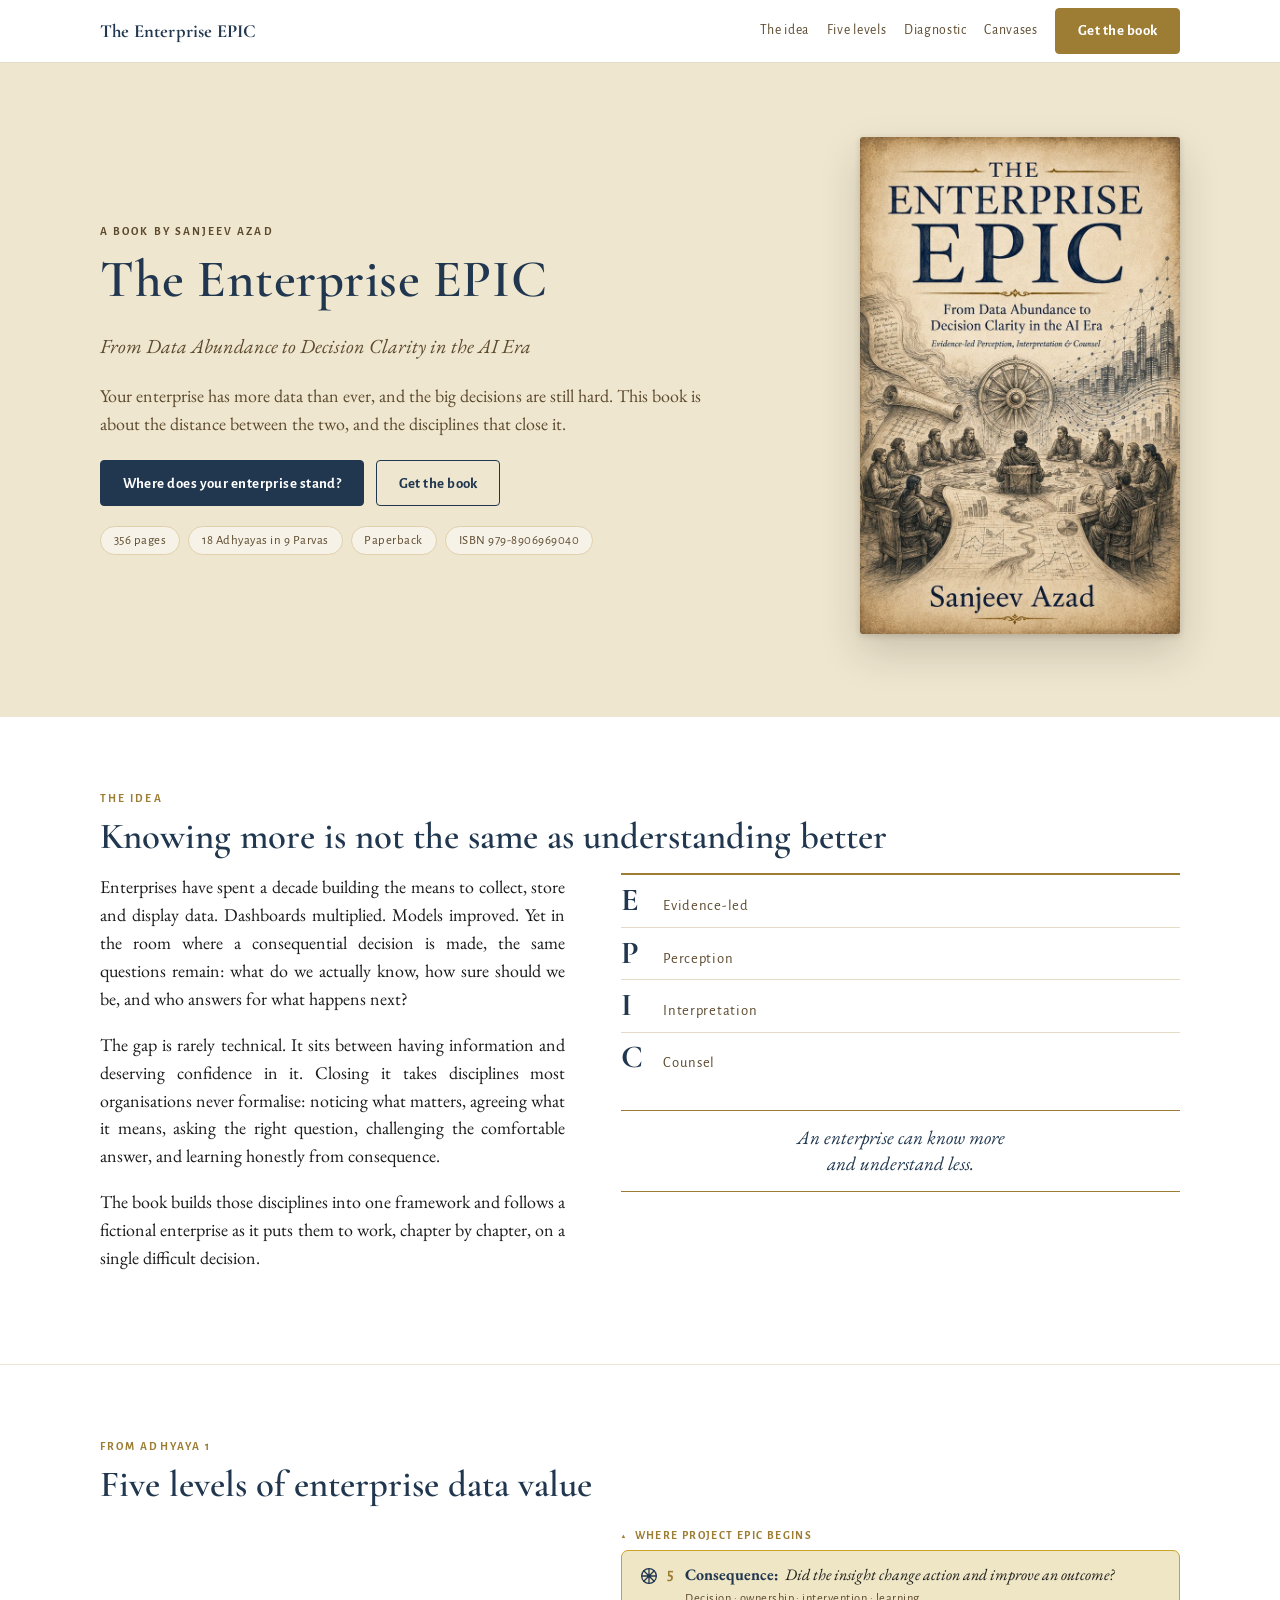
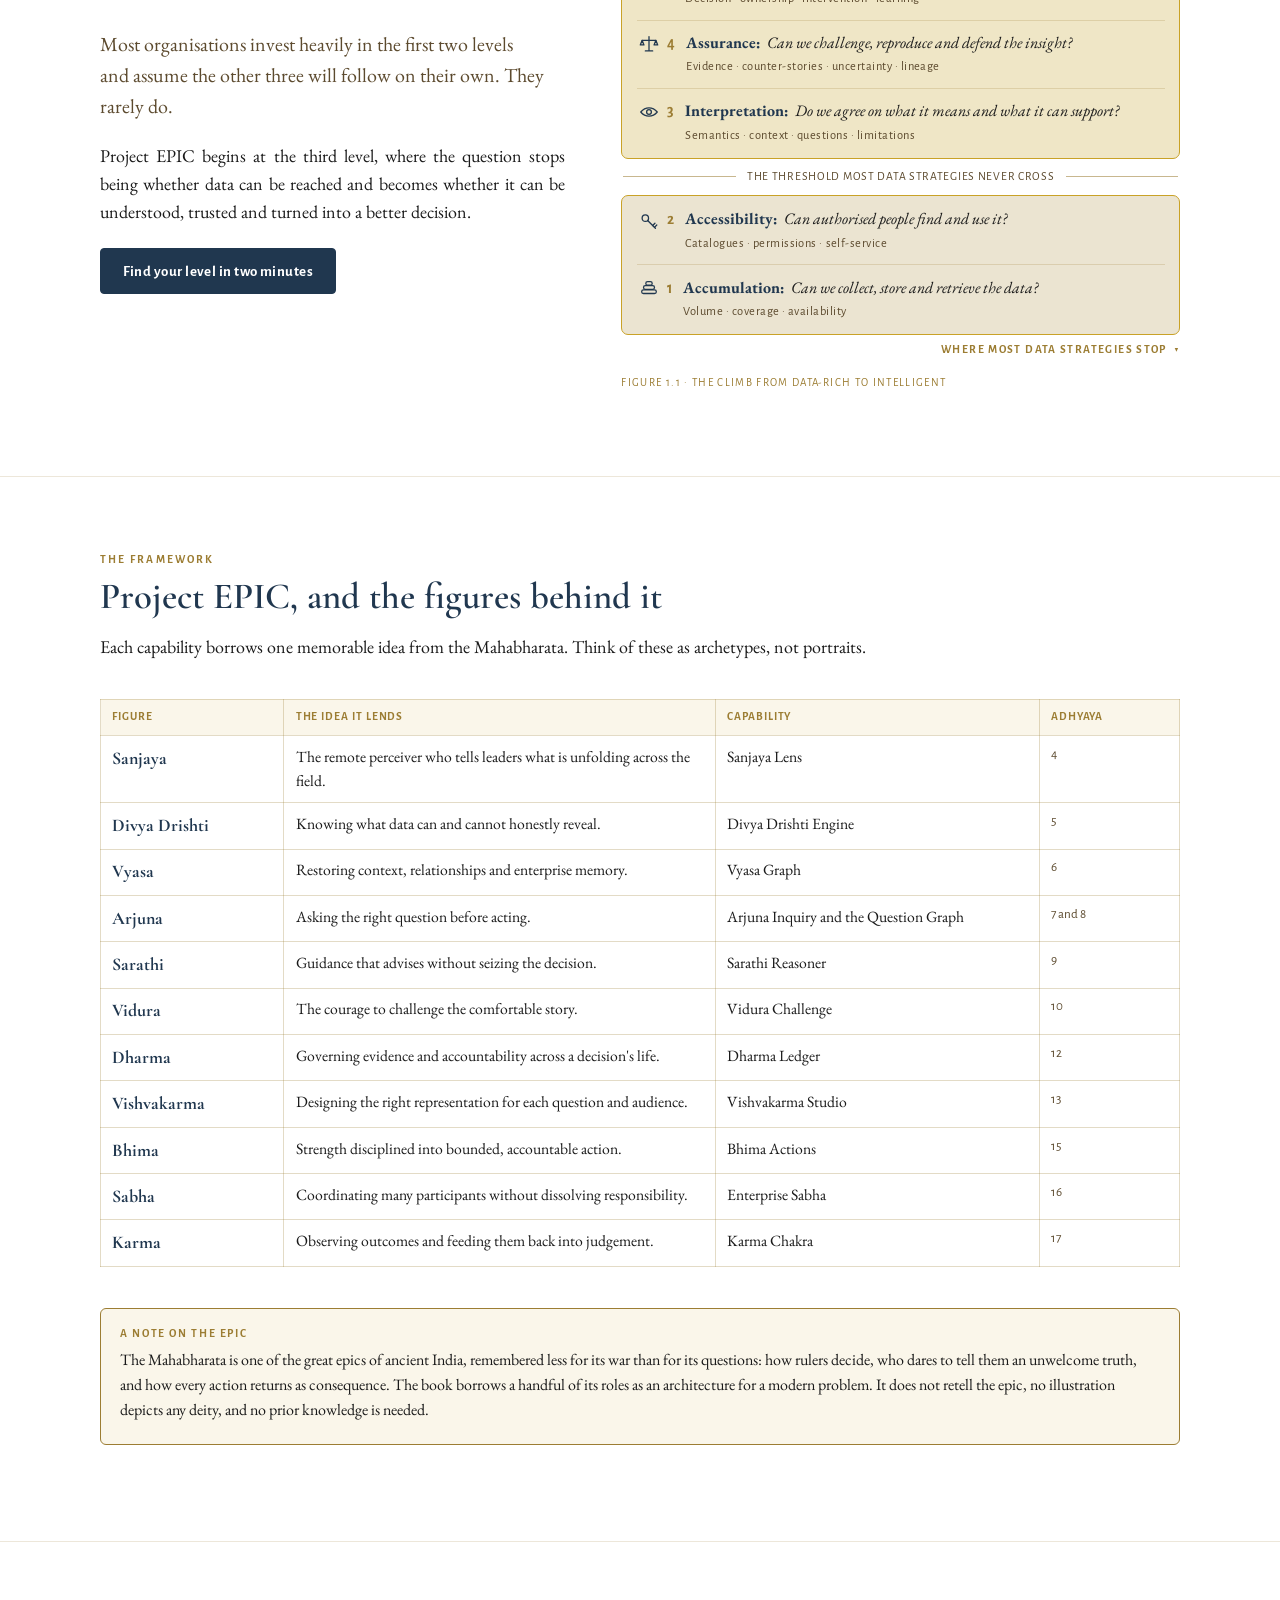
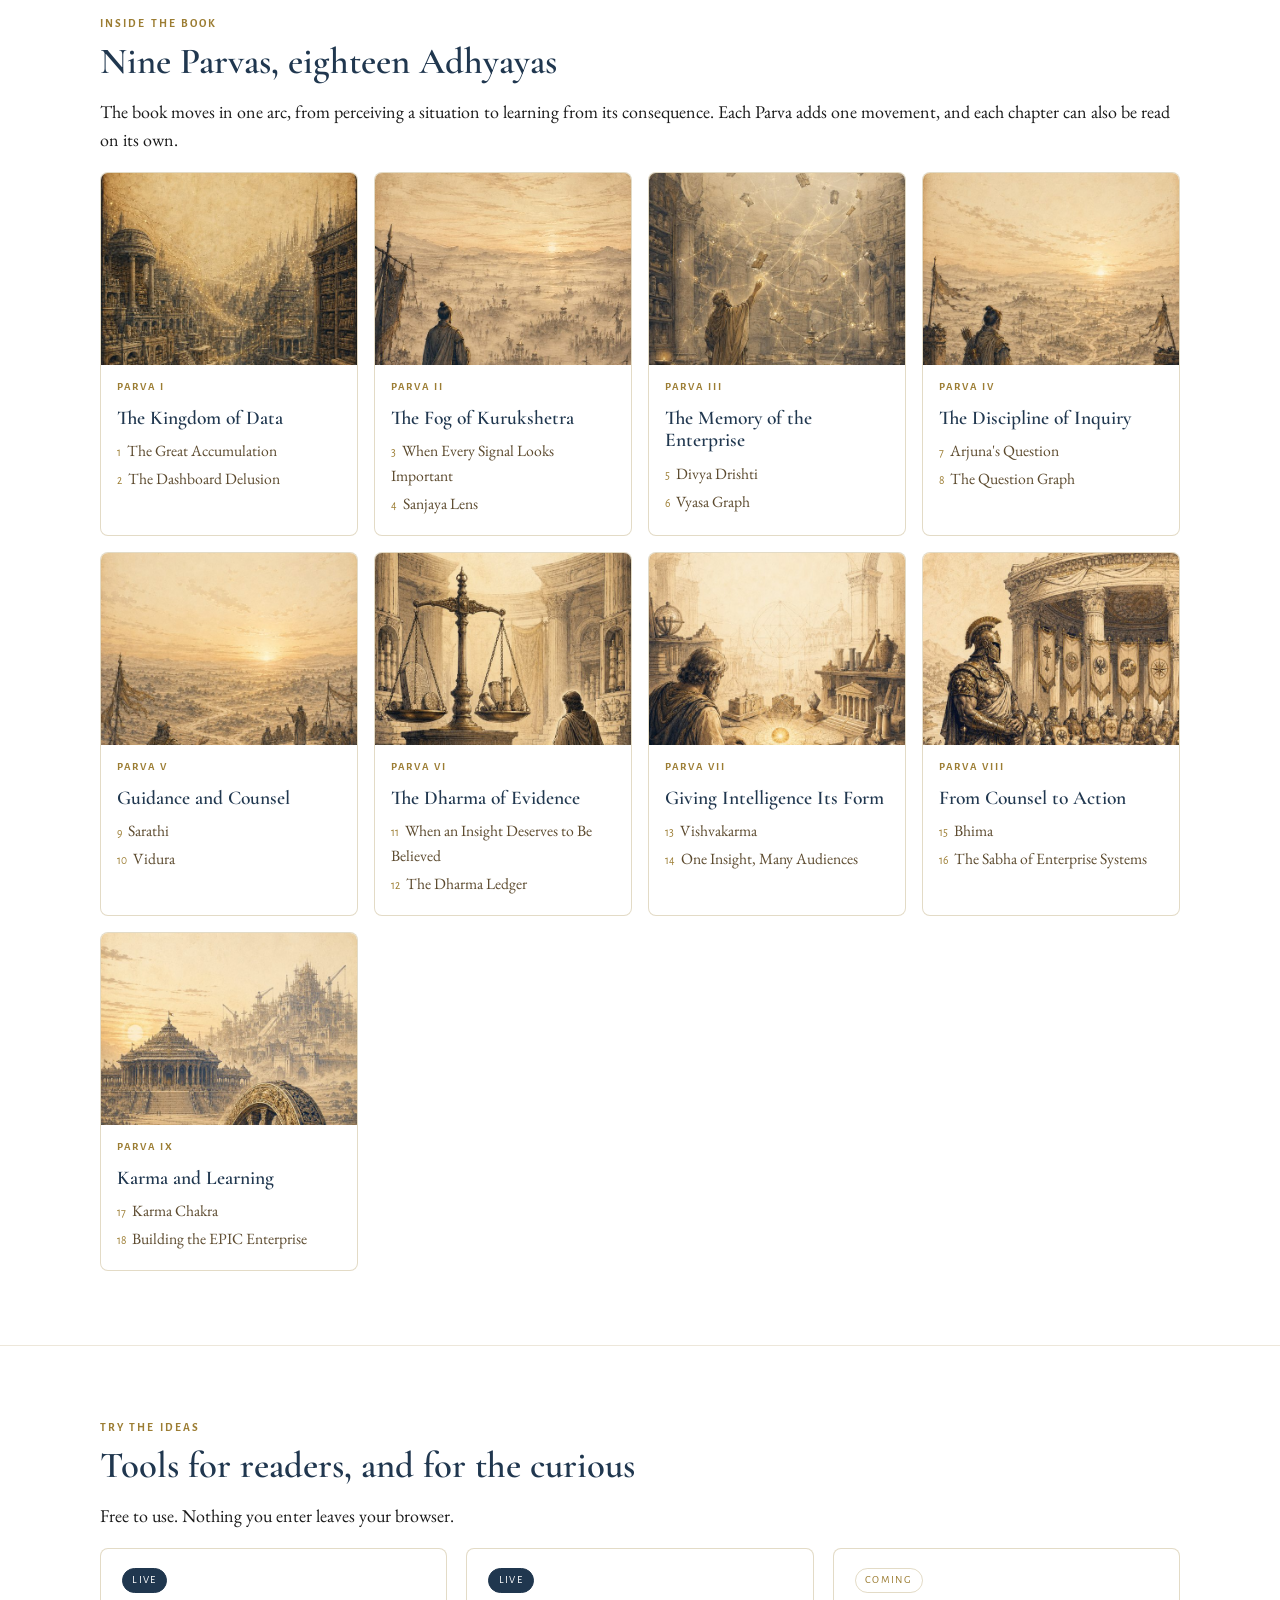
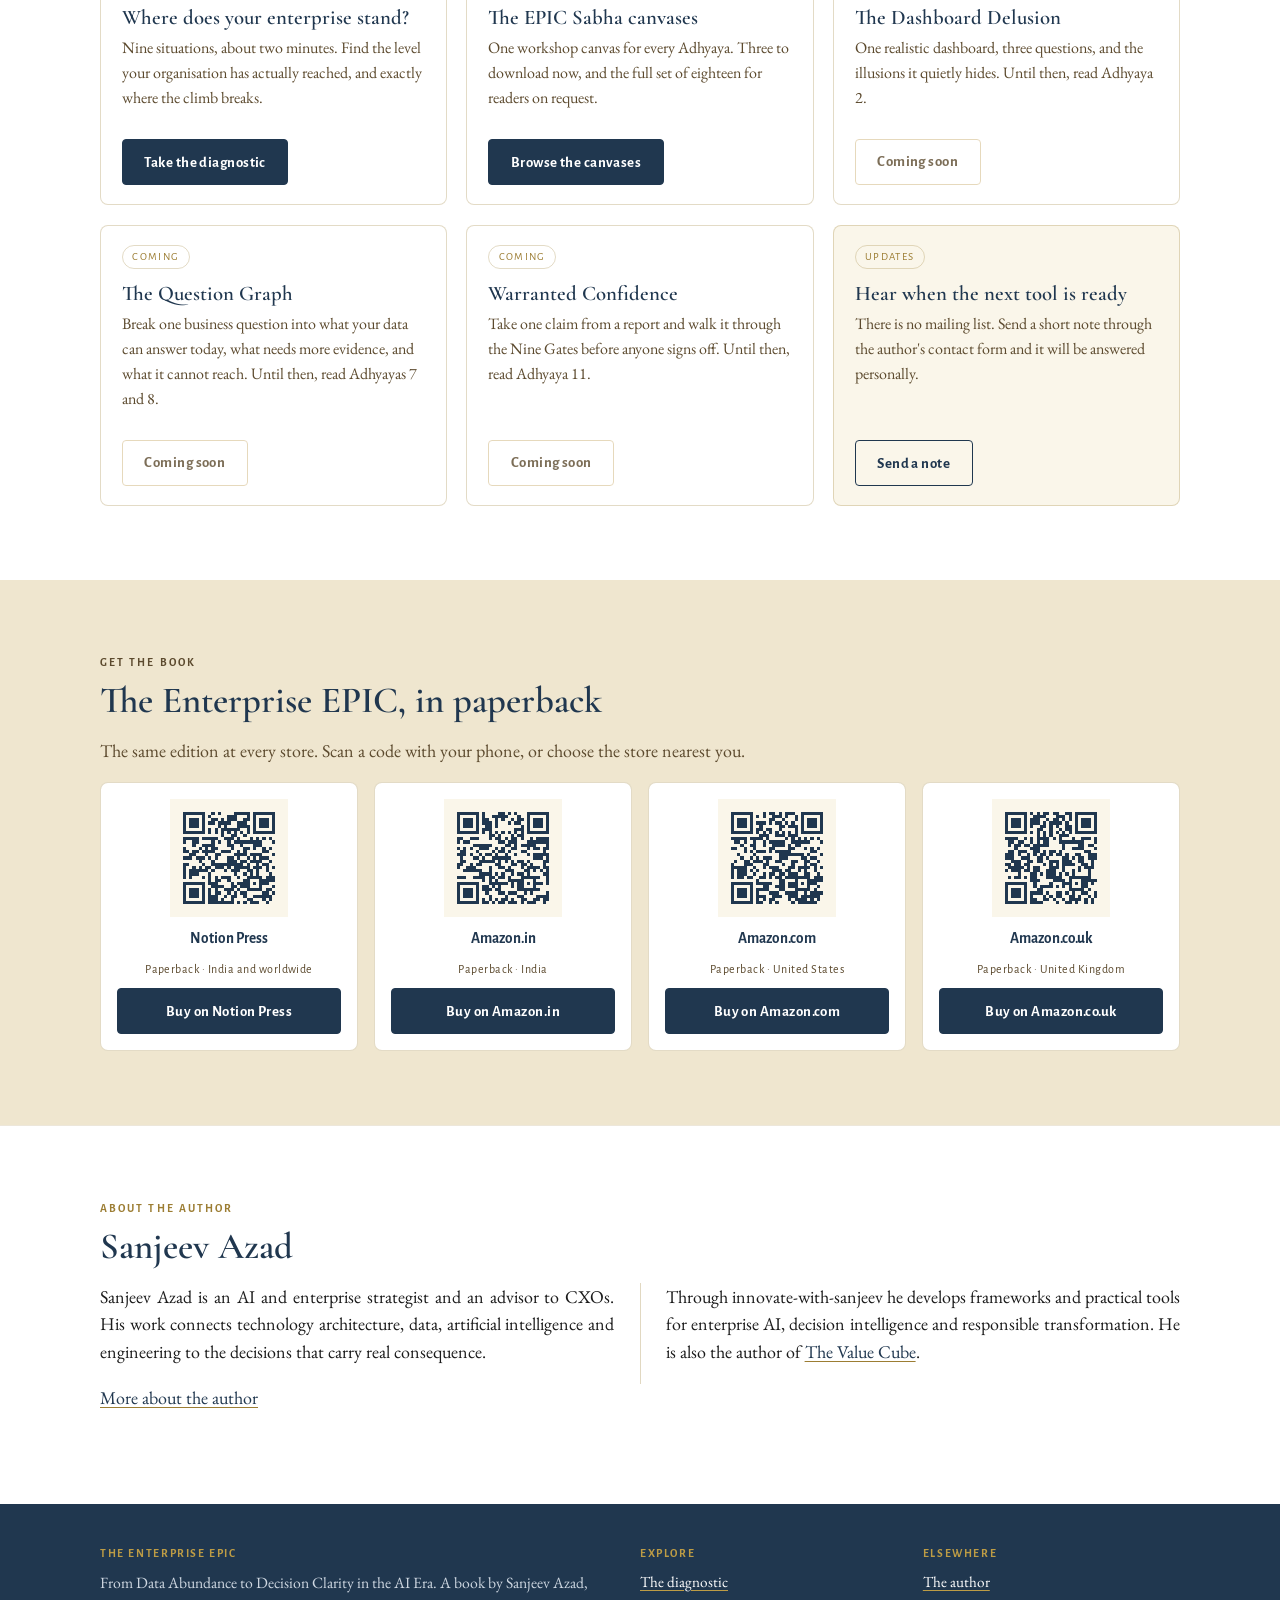
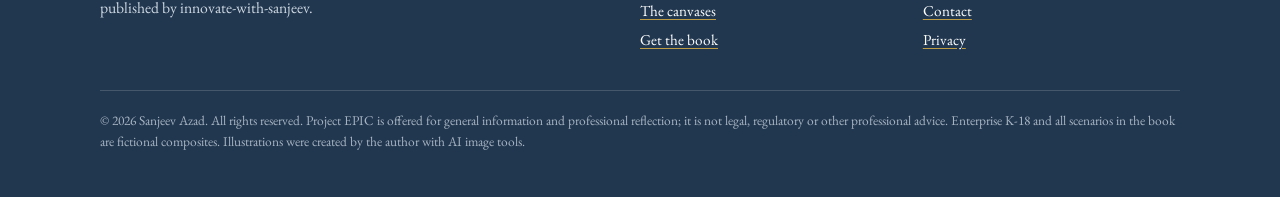
==== commit 40ec7d15: "Layout: text fills the page like a typeset book page" ====
--- a/index.html
+++ b/index.html
@@ -73,6 +73,17 @@
   .epic-acronym div { border-top: 2px solid var(--gold); padding-top: .6rem; }
   .epic-acronym b { display: block; font-family: var(--f-display); font-size: 2.2rem; line-height: 1; color: var(--ink); }
   .epic-acronym span { font-family: var(--f-label); font-size: .82rem; letter-spacing: .05em; color: var(--sepia); }
+
+  /* The idea: text on the left, the acronym and aphorism beside it on desktop. */
+  .two-up.idea { align-items: start; }
+  @media (min-width: 980px) {
+    .idea .epic-acronym { grid-template-columns: 1fr; gap: 0; margin: 0; }
+    .idea .epic-acronym div { display: flex; align-items: baseline; gap: 1rem; border-top: 1px solid var(--hair); padding: .55rem 0; }
+    .idea .epic-acronym div:first-child { border-top: 2px solid var(--gold); }
+    .idea .epic-acronym b { font-size: 2rem; width: 1.6rem; }
+    .idea .epic-acronym span { font-size: .92rem; }
+    .idea .aphorism { margin: 1.6rem 0 0; max-width: none; }
+  }
 </style>
 </head>
 <body>
@@ -122,12 +133,14 @@
   <div class="wrap">
     <p class="eyebrow">The idea</p>
     <h2>Knowing more is not the same as understanding better</h2>
-    <div class="measure">
+    <div class="two-up idea">
+    <div class="prose-single">
       <p>Enterprises have spent a decade building the means to collect, store and display data. Dashboards multiplied. Models improved. Yet in the room where a consequential decision is made, the same questions remain: what do we actually know, how sure should we be, and who answers for what happens next?</p>
       <p>The gap is rarely technical. It sits between having information and deserving confidence in it. Closing it takes disciplines most organisations never formalise: noticing what matters, agreeing what it means, asking the right question, challenging the comfortable answer, and learning honestly from consequence.</p>
       <p>The book builds those disciplines into one framework and follows a fictional enterprise as it puts them to work, chapter by chapter, on a single difficult decision.</p>
     </div>
 
+    <div class="idea-visual">
     <div class="epic-acronym" aria-label="Project EPIC stands for Evidence-led Perception, Interpretation and Counsel">
       <div><b>E</b><span>Evidence-led</span></div>
       <div><b>P</b><span>Perception</span></div>
@@ -136,6 +149,8 @@
     </div>
 
     <p class="aphorism">An enterprise can know more<br>and understand less.</p>
+    </div>
+    </div>
   </div>
 </section>
 
@@ -144,9 +159,16 @@
   <div class="wrap">
     <p class="eyebrow">From Adhyaya 1</p>
     <h2>Five levels of enterprise data value</h2>
-    <p class="measure">Most organisations invest heavily in the first two levels and assume the other three will follow on their own. They rarely do.</p>
-
-    <div class="figure measure" role="figure" aria-labelledby="fig11">
+    <div class="two-up">
+      <div class="prose-single">
+        <p class="lede">Most organisations invest heavily in the first two levels and assume the other three will follow on their own. They rarely do.</p>
+        <p>Project EPIC begins at the third level, where the question stops being whether data can be reached and becomes whether it can be understood, trusted and turned into a better decision.</p>
+        <div class="btn-row">
+          <a class="btn" href="diagnose.html">Find your level in two minutes</a>
+        </div>
+      </div>
+
+    <div class="figure" role="figure" aria-labelledby="fig11">
       <div class="grouplabel gl-top">▲ &nbsp;Where Project EPIC begins</div>
       <div class="grp grp-top">
         <div class="tier"><div class="tk"><svg class="ti" viewBox="0 0 24 24" aria-hidden="true"><circle cx="12" cy="12" r="8"/><circle cx="12" cy="12" r="1.6"/><line x1="12" y1="4" x2="12" y2="20"/><line x1="4" y1="12" x2="20" y2="12"/><line x1="6.3" y1="6.3" x2="17.7" y2="17.7"/><line x1="17.7" y1="6.3" x2="6.3" y2="17.7"/></svg><span class="tn">5</span></div><div class="tt"><b>Consequence:</b>&nbsp; <i>Did the insight change action and improve an outcome?</i><br><span class="tf">Decision · ownership · intervention · learning</span></div></div>
@@ -161,10 +183,6 @@
       <div class="grouplabel gl-bot">Where most data strategies stop&nbsp; ▼</div>
       <p class="figcap" id="fig11">Figure 1.1 · The climb from data-rich to intelligent</p>
     </div>
-
-    <p class="measure">Project EPIC begins at the third level, where the question stops being whether data can be reached and becomes whether it can be understood, trusted and turned into a better decision.</p>
-    <div class="btn-row">
-      <a class="btn" href="diagnose.html">Find your level in two minutes</a>
     </div>
   </div>
 </section>
@@ -174,7 +192,7 @@
   <div class="wrap">
     <p class="eyebrow">The framework</p>
     <h2>Project EPIC, and the figures behind it</h2>
-    <p class="measure">Each capability borrows one memorable idea from the Mahabharata. Think of these as archetypes, not portraits.</p>
+    <p>Each capability borrows one memorable idea from the Mahabharata. Think of these as archetypes, not portraits.</p>
 
     <div class="scroller">
       <table class="cast">
@@ -196,7 +214,7 @@
       </table>
     </div>
 
-    <div class="glance measure">
+    <div class="glance">
       <p class="lbl">A note on the epic</p>
       <p>The Mahabharata is one of the great epics of ancient India, remembered less for its war than for its questions: how rulers decide, who dares to tell them an unwelcome truth, and how every action returns as consequence. The book borrows a handful of its roles as an architecture for a modern problem. It does not retell the epic, no illustration depicts any deity, and no prior knowledge is needed.</p>
     </div>
@@ -208,7 +226,7 @@
   <div class="wrap">
     <p class="eyebrow">Inside the book</p>
     <h2>Nine Parvas, eighteen Adhyayas</h2>
-    <p class="measure">The book moves in one arc, from perceiving a situation to learning from its consequence. Each Parva adds one movement, and each chapter can also be read on its own.</p>
+    <p>The book moves in one arc, from perceiving a situation to learning from its consequence. Each Parva adds one movement, and each chapter can also be read on its own.</p>
 
     <div class="journey">
       <article class="parva"><img src="assets/img/parva-01.jpg" alt="" loading="lazy" width="600" height="900"><div class="body"><p class="num">Parva I</p><h3>The Kingdom of Data</h3><ol><li><span>1</span>The Great Accumulation</li><li><span>2</span>The Dashboard Delusion</li></ol></div></article>
@@ -229,7 +247,7 @@
   <div class="wrap">
     <p class="eyebrow">Try the ideas</p>
     <h2>Tools for readers, and for the curious</h2>
-    <p class="measure">Free to use. Nothing you enter leaves your browser.</p>
+    <p>Free to use. Nothing you enter leaves your browser.</p>
 
     <div class="grid three-wide">
       <article class="card tool">
@@ -277,7 +295,7 @@
   <div class="wrap">
     <p class="eyebrow">Get the book</p>
     <h2>The Enterprise EPIC, in paperback</h2>
-    <p class="measure">The same edition at every store. Scan a code with your phone, or choose the store nearest you.</p>
+    <p>The same edition at every store. Scan a code with your phone, or choose the store nearest you.</p>
 
     <div class="buy" data-stores>
       <ul class="fallback">
@@ -292,11 +310,13 @@
 
 <!-- AUTHOR -->
 <section id="author">
-  <div class="wrap measure">
+  <div class="wrap">
     <p class="eyebrow">About the author</p>
     <h2>Sanjeev Azad</h2>
+    <div class="prose">
     <p>Sanjeev Azad is an AI and enterprise strategist and an advisor to CXOs. His work connects technology architecture, data, artificial intelligence and engineering to the decisions that carry real consequence.</p>
     <p>Through innovate-with-sanjeev he develops frameworks and practical tools for enterprise AI, decision intelligence and responsible transformation. He is also the author of <a href="https://the-value-cube.github.io/" rel="noopener">The Value Cube</a>.</p>
+    </div>
     <p><a href="https://sanjeev-azad.pages.dev/about/" rel="noopener">More about the author</a></p>
   </div>
 </section>
--- a/assets/site.css
+++ b/assets/site.css
@@ -67,7 +67,7 @@
   margin: 0 0 .7em;
 }
 
-.lede { font-size: 1.25rem; color: var(--sepia); }
+.lede { font-size: 1.25rem; color: var(--sepia); text-wrap: pretty; }
 .measure { max-width: var(--measure); }
 
 /* --- layout -------------------------------------------------------------- */
@@ -232,6 +232,26 @@
 
 /* --- cards --------------------------------------------------------------- */
 
+/* --- running text ------------------------------------------------------ */
+/* Prose reads like the book: justified from tablet width up, with no automatic
+   hyphenation, which would bring back dangling hyphens. On desktop a longer
+   passage sits in two balanced columns, so it fills the page width while each
+   line stays a comfortable length. Phones keep one left-aligned column. */
+.prose p { margin: 0 0 1em; }
+@media (min-width: 720px) {
+  .prose p, .prose-single p:not(.lede) { text-align: justify; hyphens: none; text-wrap: pretty; }
+}
+@media (min-width: 980px) {
+  .prose { columns: 2; column-gap: 3.2rem; column-rule: 1px solid rgba(156, 125, 51, .3); }
+  /* A paragraph never splits across the two columns. */
+  .prose p { break-inside: avoid; }
+}
+
+/* Text beside a figure on desktop, stacked on smaller screens. */
+.two-up { display: grid; gap: 2rem; align-items: center; }
+@media (min-width: 980px) { .two-up { grid-template-columns: minmax(0, 1fr) minmax(0, 1.2fr); gap: 3.5rem; } }
+.two-up .figure { margin: 0; }
+
 .grid { display: grid; gap: 1.2rem; }
 @media (min-width: 720px) {
   .grid.two { grid-template-columns: repeat(2, 1fr); }
@@ -329,3 +349,7 @@
 
 /* The hidden attribute must win over any layout display rule. */
 [hidden] { display: none !important; }
+
+/* A hyphenated word moves to the next line whole, so no line ends in a
+   dangling hyphen that reads like a dash. Applied by EPIC.keepWordsWhole. */
+.nw { white-space: nowrap; }
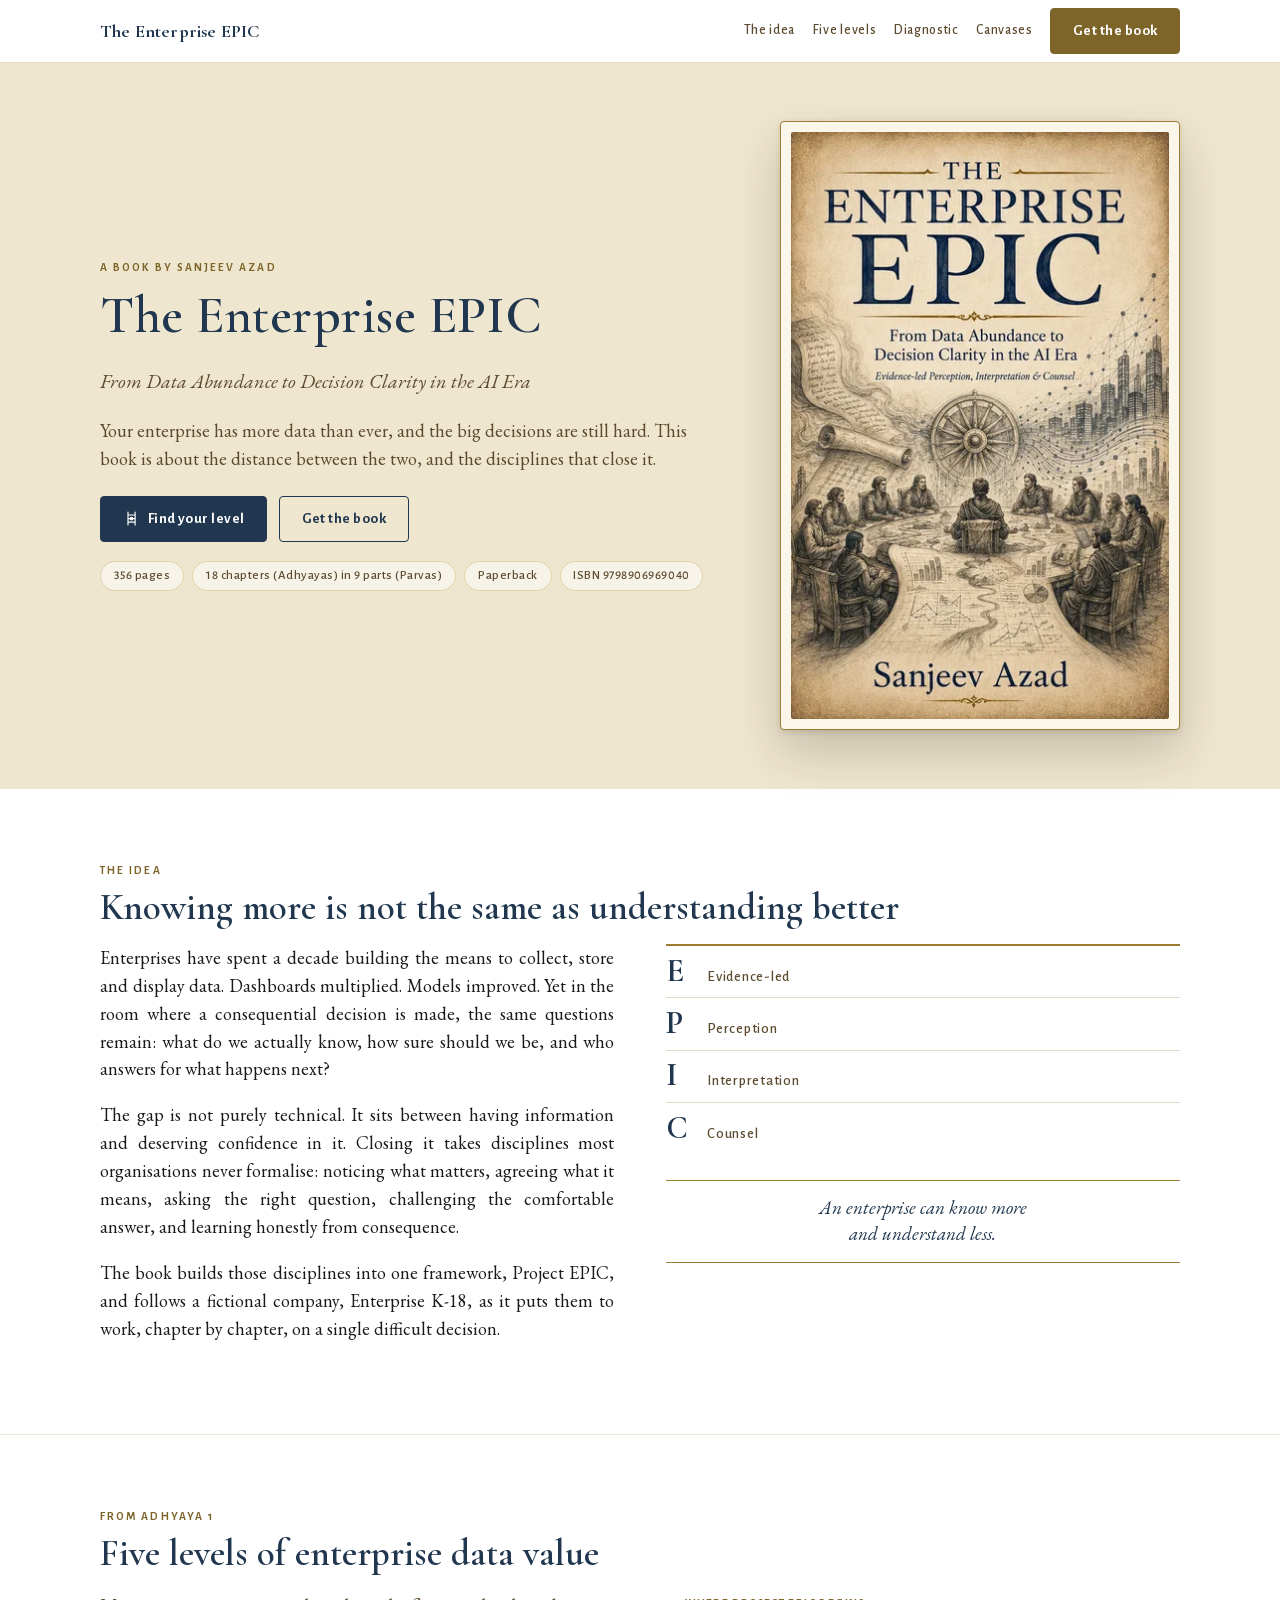
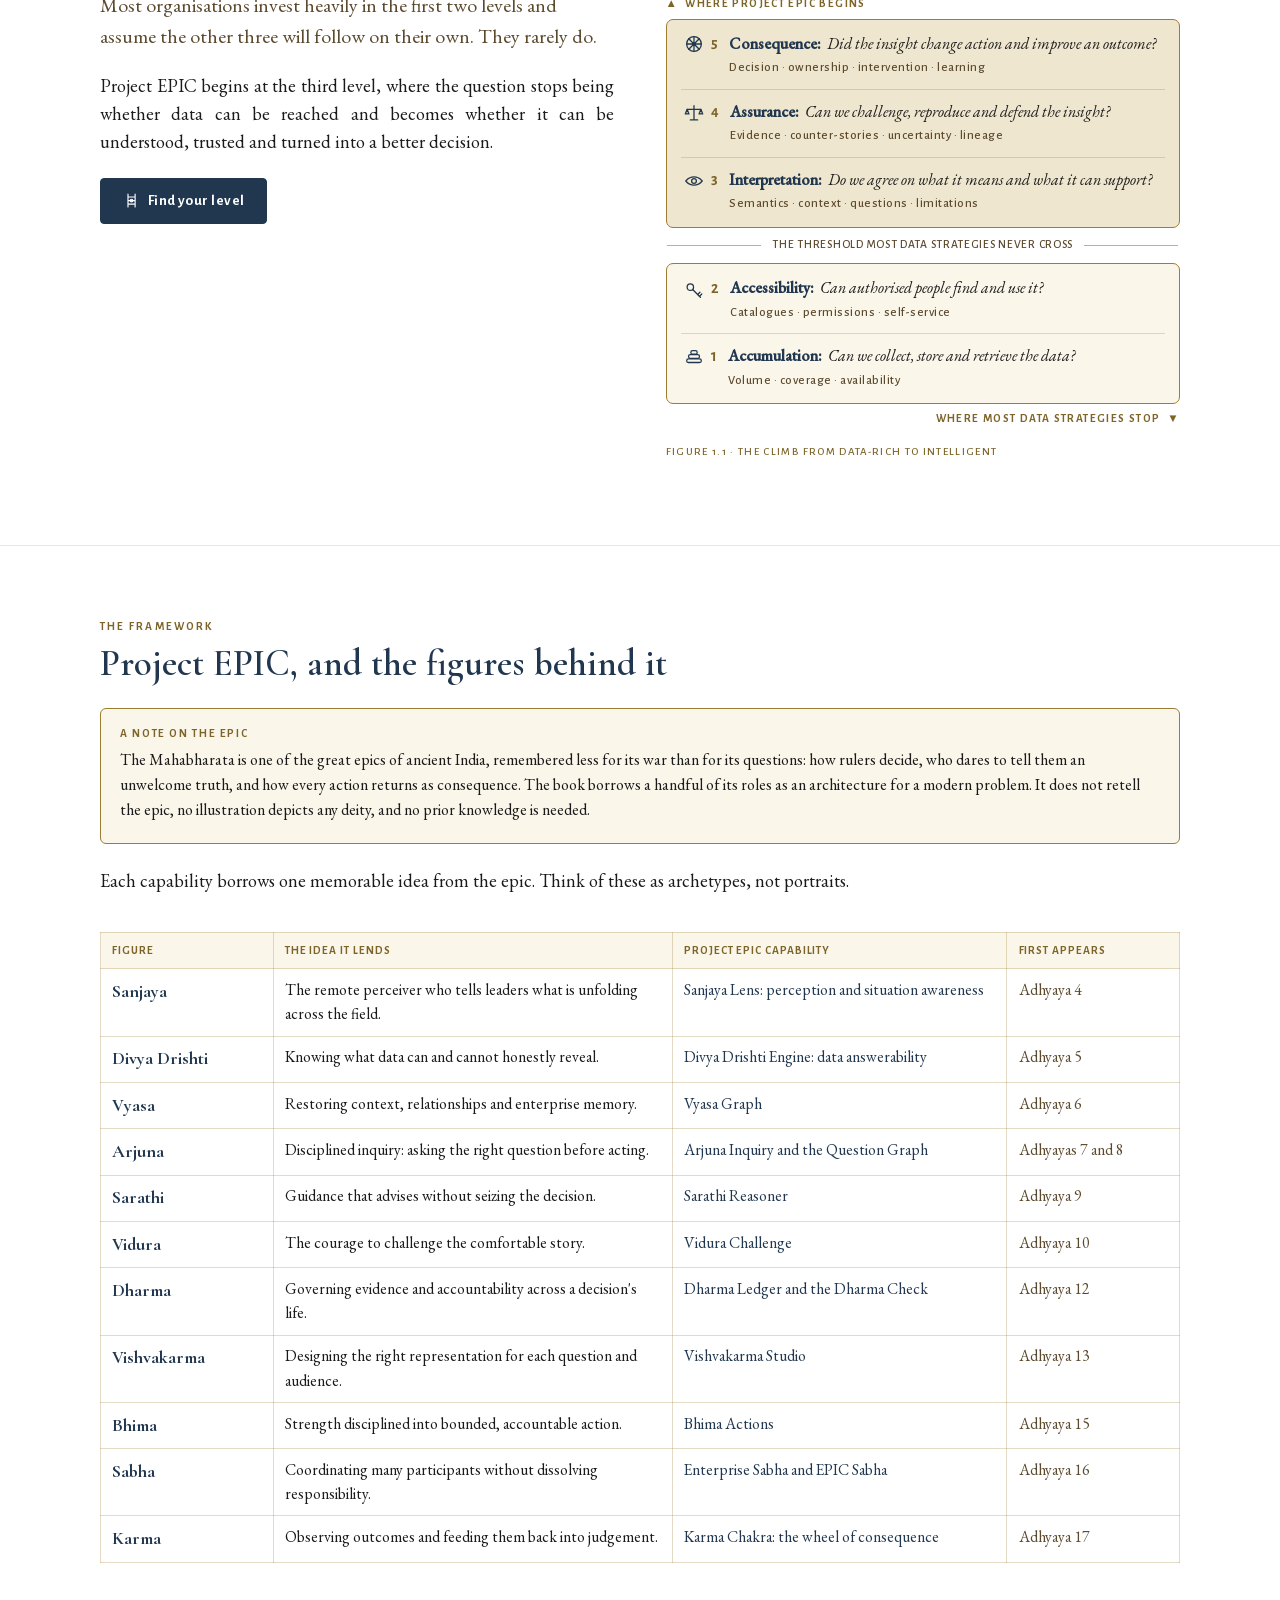
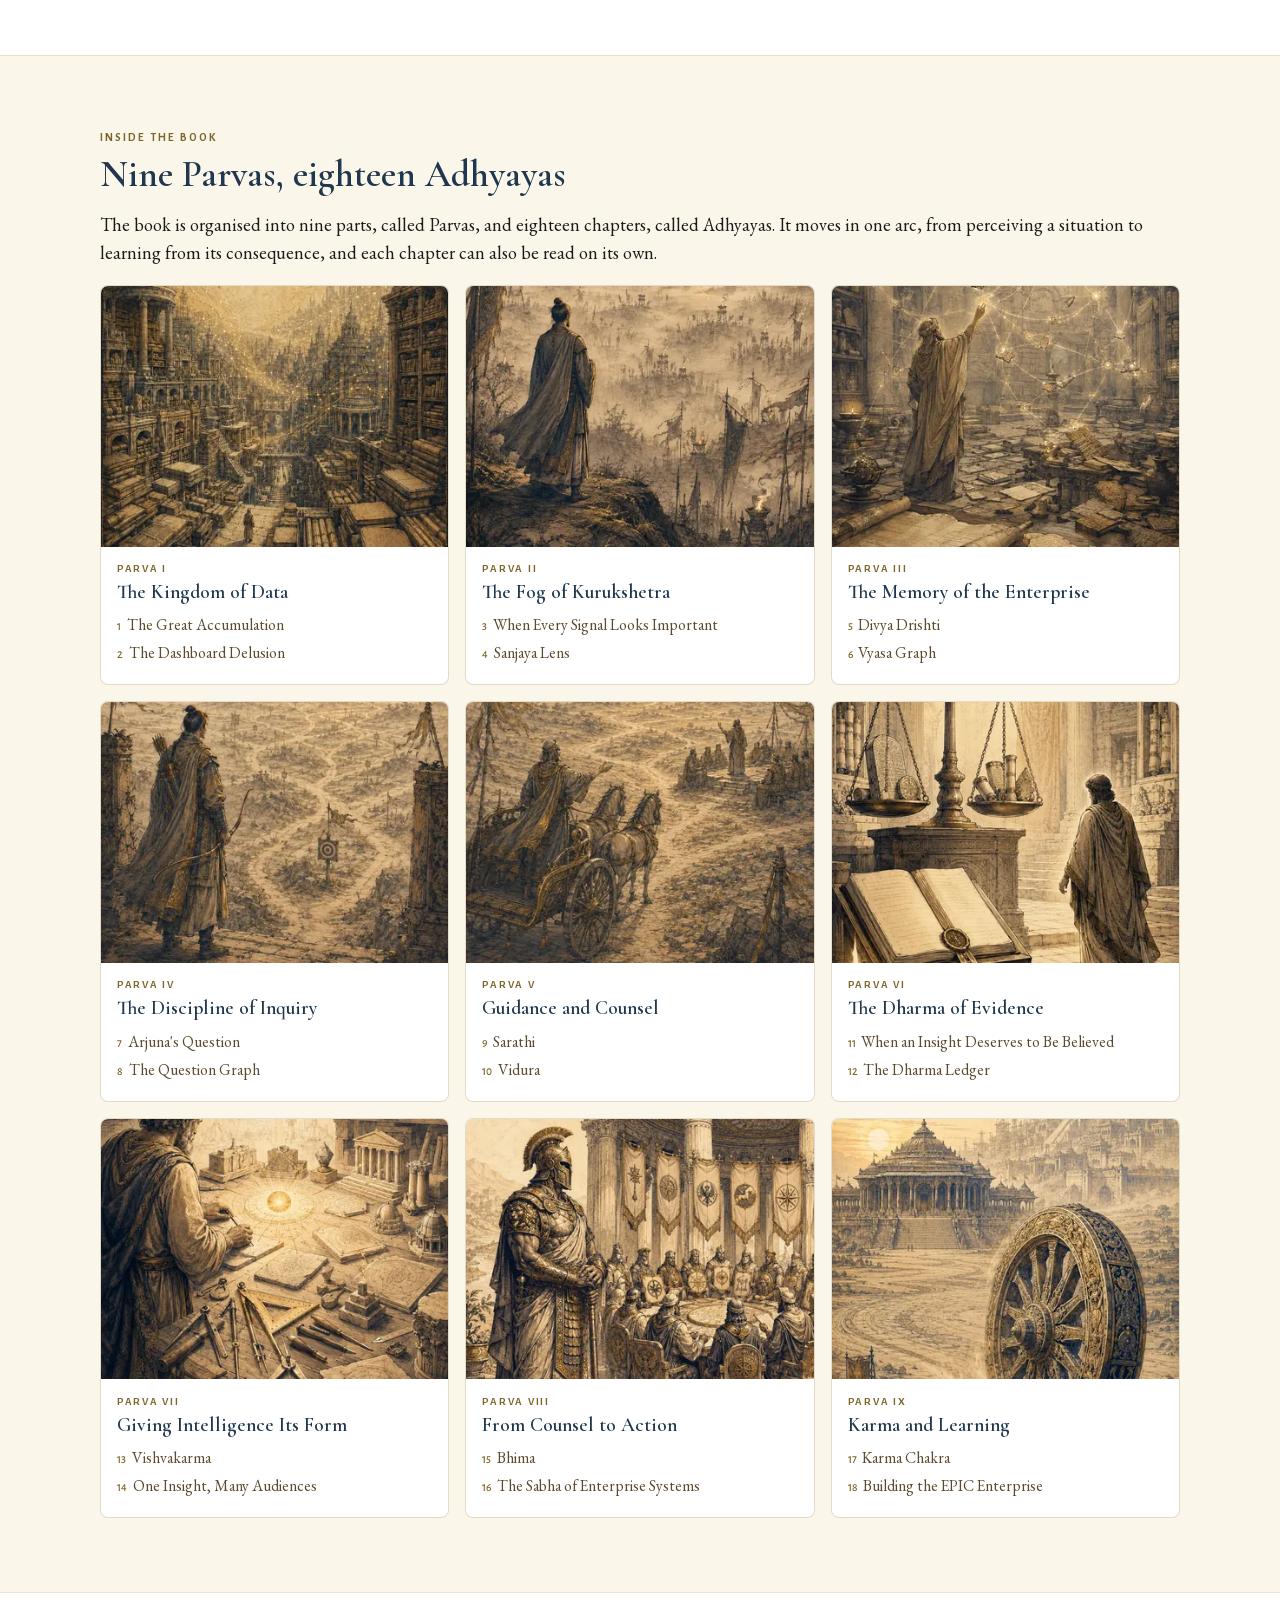
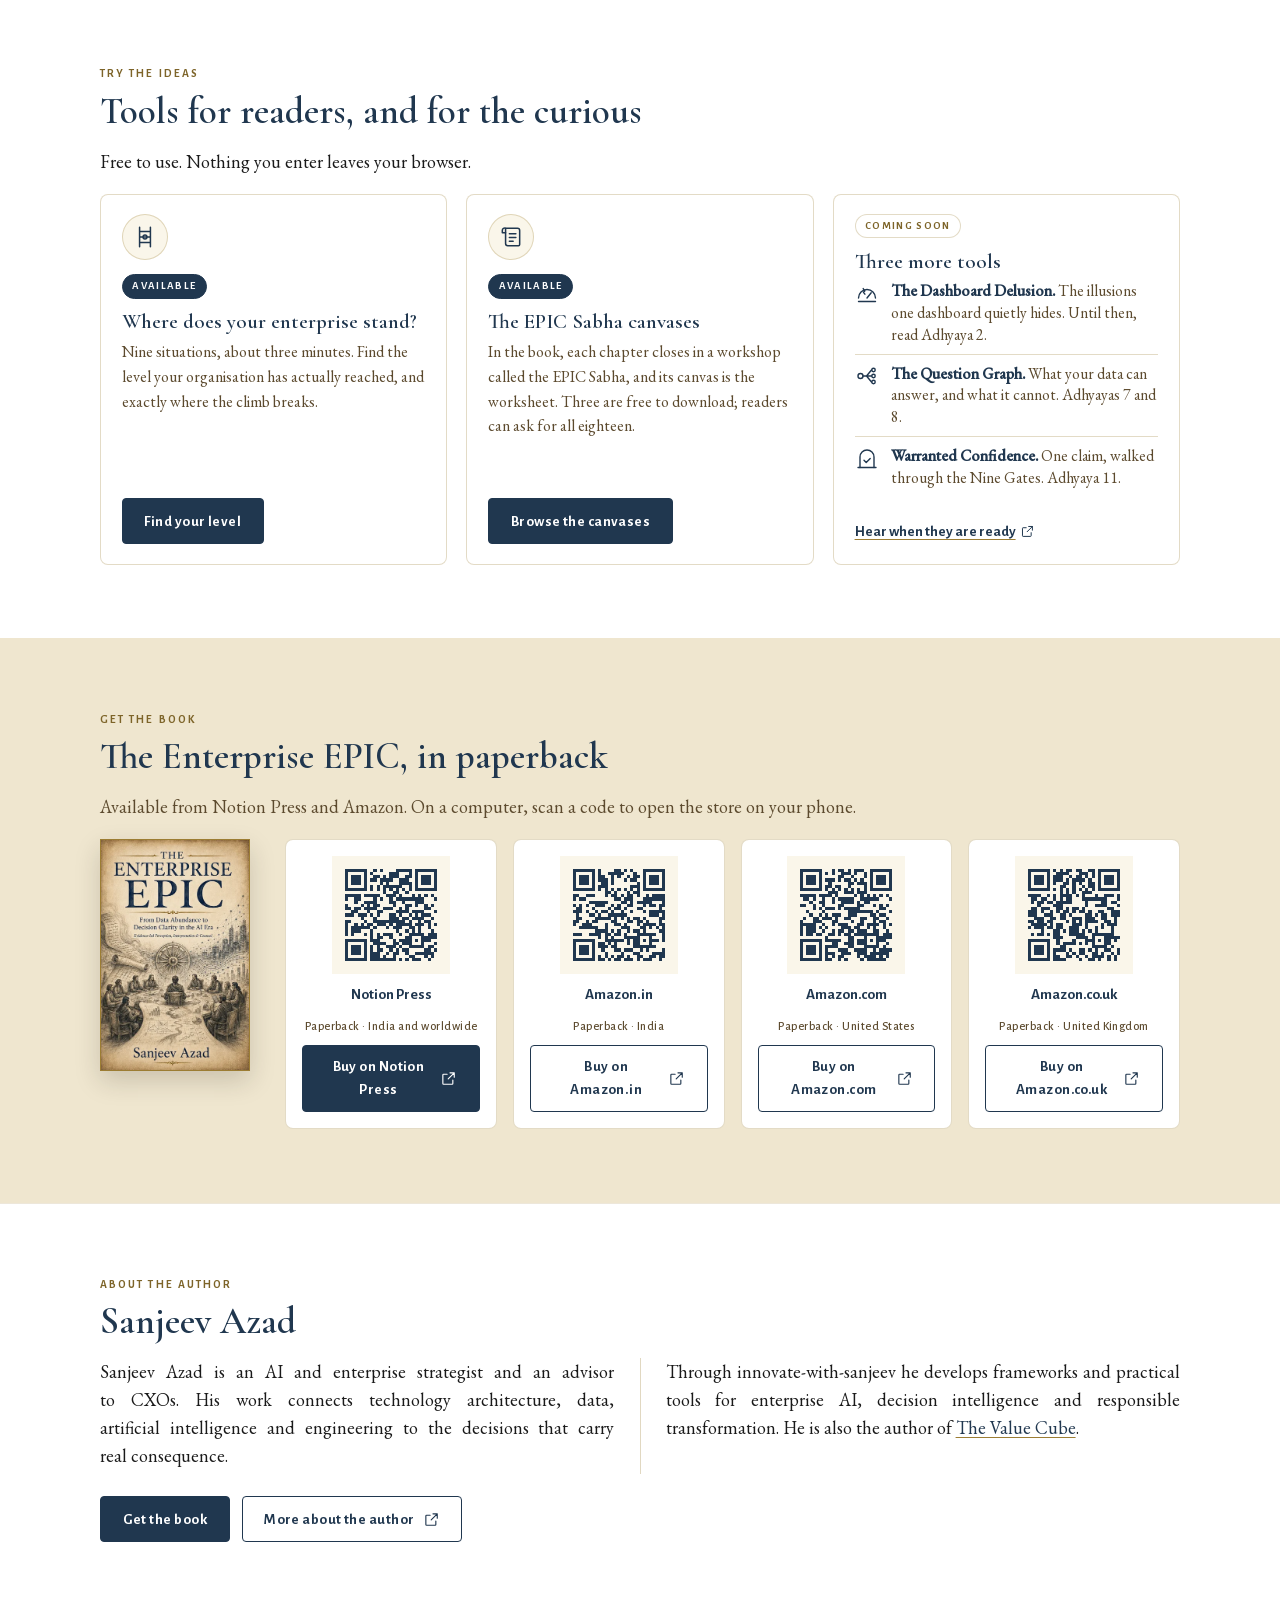
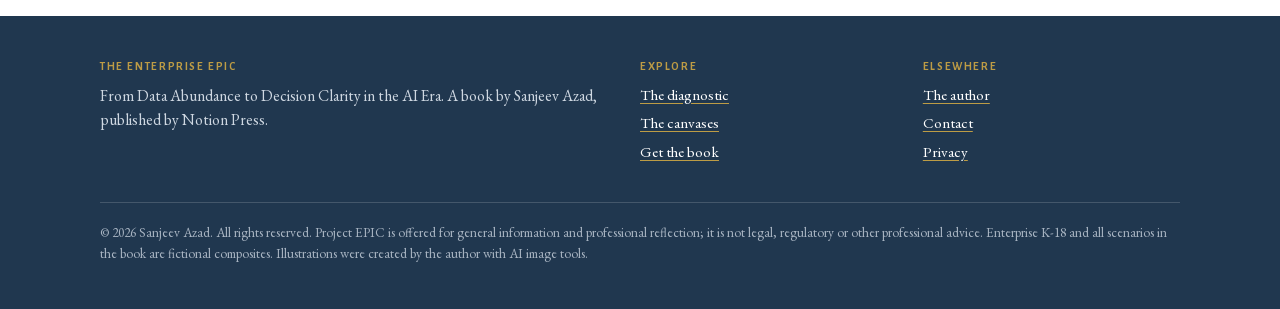
==== commit 65cd50f7: "Site audit: darker gold for small text, self-hosted fonts, icons, 4:3 Parva crops with WebP and 2x i" ====
--- a/index.html
+++ b/index.html
@@ -3,20 +3,29 @@
 <head>
 <meta charset="utf-8">
 <meta name="viewport" content="width=device-width, initial-scale=1">
-<title>The Enterprise EPIC · From Data Abundance to Decision Clarity in the AI Era</title>
-<meta name="description" content="A book by Sanjeev Azad on the distance between having data and deciding well. Find your enterprise's level in two minutes, explore Project EPIC, and download the workshop canvases.">
+<title>The Enterprise EPIC: Decision Clarity in the AI Era</title>
+<meta name="description" content="Sanjeev Azad's book on turning data abundance into decisions you can defend. Find your enterprise's level in three minutes and try three free canvases.">
 <link rel="canonical" href="https://the-enterprise-epic.github.io/">
 <meta property="og:type" content="book">
+<meta property="og:site_name" content="The Enterprise EPIC">
+<meta property="og:locale" content="en_GB">
 <meta property="og:title" content="The Enterprise EPIC">
-<meta property="og:description" content="From Data Abundance to Decision Clarity in the AI Era. Find where your enterprise stands in two minutes.">
+<meta property="og:description" content="From Data Abundance to Decision Clarity in the AI Era. Find where your enterprise stands in about three minutes.">
 <meta property="og:url" content="https://the-enterprise-epic.github.io/">
 <meta property="og:image" content="https://the-enterprise-epic.github.io/assets/img/og.jpg">
+<meta property="og:image:width" content="1200">
+<meta property="og:image:height" content="630">
+<meta property="og:image:alt" content="Cover of The Enterprise EPIC by Sanjeev Azad">
+<meta property="book:isbn" content="9798906969040">
+<meta property="book:author" content="Sanjeev Azad">
 <meta name="twitter:card" content="summary_large_image">
+<meta name="twitter:image:alt" content="Cover of The Enterprise EPIC by Sanjeev Azad">
 <meta name="theme-color" content="#20374F">
 <link rel="icon" href="assets/img/favicon.svg" type="image/svg+xml">
-<link rel="preconnect" href="https://fonts.googleapis.com">
-<link rel="preconnect" href="https://fonts.gstatic.com" crossorigin>
-<link href="https://fonts.googleapis.com/css2?family=Alegreya+Sans:wght@500;700&family=Cormorant+Garamond:wght@600;700&family=EB+Garamond:ital,wght@0,400;0,500;1,400&display=swap" rel="stylesheet">
+<link rel="icon" href="assets/img/favicon-48.png" type="image/png" sizes="48x48">
+<link rel="apple-touch-icon" href="assets/img/apple-touch-icon.png">
+<link rel="preload" href="assets/fonts/eb-garamond-400-500.woff2" as="font" type="font/woff2" crossorigin>
+<link rel="preload" href="assets/fonts/cormorant-garamond-600-700.woff2" as="font" type="font/woff2" crossorigin>
 <link rel="stylesheet" href="assets/site.css">
 <script type="application/ld+json">
 {
@@ -25,10 +34,12 @@
   "name": "The Enterprise EPIC",
   "alternativeHeadline": "From Data Abundance to Decision Clarity in the AI Era",
   "author": { "@type": "Person", "name": "Sanjeev Azad", "url": "https://sanjeev-azad.pages.dev/about/" },
-  "publisher": { "@type": "Organization", "name": "innovate-with-sanjeev" },
+  "publisher": { "@type": "Organization", "name": "Notion Press" },
   "isbn": "9798906969040",
   "numberOfPages": 356,
   "bookFormat": "https://schema.org/Paperback",
+  "bookEdition": "First edition",
+  "datePublished": "2026",
   "inLanguage": "en",
   "image": "https://the-enterprise-epic.github.io/assets/img/cover-front.jpg",
   "url": "https://the-enterprise-epic.github.io/",
@@ -41,41 +52,12 @@
 }
 </script>
 <style>
-  .journey { display: grid; gap: 1rem; grid-template-columns: repeat(auto-fill, minmax(230px, 1fr)); }
-  .parva {
-    border: 1px solid var(--hair); border-radius: 8px; overflow: hidden; background: var(--paper);
-    display: flex; flex-direction: column;
-  }
-  .parva img { width: 100%; aspect-ratio: 4 / 3; object-fit: cover; object-position: center 30%; display: block; }
-  .parva .body { padding: .9rem 1rem 1.05rem; }
-  .parva .num { font-family: var(--f-label); font-weight: 700; font-size: .68rem; letter-spacing: .16em; text-transform: uppercase; color: var(--gold); }
-  .parva h3 { font-size: 1.22rem; margin: .2rem 0 .5rem; }
-  .parva ol { margin: 0; padding: 0; list-style: none; }
-  .parva li { font-size: .98rem; color: var(--sepia); padding: .12rem 0; }
-  .parva li span { font-family: var(--f-label); font-size: .72rem; color: var(--gold); margin-right: .35rem; }
-
-  .cast td:first-child { font-family: var(--f-display); font-weight: 700; font-size: 1.12rem; color: var(--ink); white-space: nowrap; }
-  .cast td:last-child { font-family: var(--f-label); font-size: .82rem; color: var(--sepia); white-space: nowrap; }
-  .cast col.c1 { width: 17%; } .cast col.c2 { width: 40%; } .cast col.c3 { width: 30%; } .cast col.c4 { width: 13%; }
-  @media (max-width: 640px) {
-    .cast thead { display: none; }
-    .cast, .cast tbody, .cast tr, .cast td { display: block; width: 100%; }
-    .cast tr { border: 1px solid var(--hair); border-radius: 6px; margin-bottom: .7rem; padding: .5rem .7rem; }
-    .cast td { border: none; padding: .15rem 0; white-space: normal !important; }
-    .cast colgroup { display: none; }
-  }
-
-  .tool .tag.live { color: #fff; background: var(--ink); border-color: var(--ink); }
-  .tool .tag { align-self: flex-start; margin-bottom: .8rem; }
-
-  .epic-acronym { display: grid; gap: .7rem; margin: 1.6rem 0; }
+  /* The idea: text on the left, the acronym and aphorism beside it on desktop. */
+  .epic-acronym { display: grid; gap: .7rem 1.2rem; margin: 1.6rem 0; grid-template-columns: repeat(2, minmax(0, 1fr)); }
   @media (min-width: 720px) { .epic-acronym { grid-template-columns: repeat(4, 1fr); } }
   .epic-acronym div { border-top: 2px solid var(--gold); padding-top: .6rem; }
   .epic-acronym b { display: block; font-family: var(--f-display); font-size: 2.2rem; line-height: 1; color: var(--ink); }
   .epic-acronym span { font-family: var(--f-label); font-size: .82rem; letter-spacing: .05em; color: var(--sepia); }
-
-  /* The idea: text on the left, the acronym and aphorism beside it on desktop. */
-  .two-up.idea { align-items: start; }
   @media (min-width: 980px) {
     .idea .epic-acronym { grid-template-columns: 1fr; gap: 0; margin: 0; }
     .idea .epic-acronym div { display: flex; align-items: baseline; gap: 1rem; border-top: 1px solid var(--hair); padding: .55rem 0; }
@@ -84,26 +66,67 @@
     .idea .epic-acronym span { font-size: .92rem; }
     .idea .aphorism { margin: 1.6rem 0 0; max-width: none; }
   }
+
+  /* Cast table */
+  .cast td:first-child { font-family: var(--f-display); font-weight: 700; font-size: 1.12rem; color: var(--ink); white-space: nowrap; }
+  .cast td:nth-child(3) { color: var(--ink); }
+  .cast td:last-child { font-family: var(--f-body); color: var(--sepia); white-space: nowrap; font-variant-numeric: lining-nums; }
+  .cast col.c1 { width: 16%; } .cast col.c2 { width: 37%; } .cast col.c3 { width: 31%; } .cast col.c4 { width: 16%; }
+  @media (max-width: 640px) {
+    .cast thead { display: none; }
+    .cast, .cast tbody, .cast tr, .cast td { display: block; width: 100%; }
+    .cast tr { border: 1px solid var(--hair); border-radius: 6px; margin-bottom: .7rem; padding: .5rem .7rem; }
+    .cast td { border: none; padding: .15rem 0; white-space: normal !important; }
+    .cast colgroup { display: none; }
+  }
+
+  /* The nine Parvas: a fixed three by three grid on desktop. */
+  .journey { display: grid; gap: 1rem; grid-template-columns: 1fr; }
+  @media (min-width: 560px) { .journey { grid-template-columns: repeat(2, 1fr); } }
+  @media (min-width: 900px) { .journey { grid-template-columns: repeat(3, 1fr); } }
+  .parva { border: 1px solid var(--hair); border-radius: 8px; overflow: hidden; background: var(--paper); display: flex; flex-direction: column; }
+  .parva picture, .parva img { display: block; width: 100%; height: auto; }
+  .parva .body { padding: .9rem 1rem 1.05rem; }
+  .parva .num { font-family: var(--f-label); font-weight: 700; font-size: .68rem; letter-spacing: .16em; text-transform: uppercase; color: var(--gold-text); margin: 0; }
+  .parva h3 { font-size: 1.22rem; margin: .2rem 0 .5rem; }
+  .parva ol { margin: 0; padding: 0; list-style: none; }
+  .parva li { font-size: .98rem; color: var(--sepia); padding: .12rem 0; }
+  .parva li span { font-family: var(--f-label); font-size: .72rem; color: var(--gold-text); margin-right: .35rem; font-variant-numeric: lining-nums; }
+
+  /* Tools */
+  .tool .tico {
+    width: 46px; height: 46px; border-radius: 50%; display: grid; place-items: center;
+    background: var(--parchment-pale); border: 1px solid var(--hair); color: var(--ink); margin-bottom: .9rem;
+  }
+  .tool .tico .ic { width: 26px; height: 26px; stroke-width: 1.4; }
+  .tool .tag { align-self: flex-start; margin-bottom: .7rem; }
+  .soon-list { list-style: none; padding: 0; margin: 0 0 .4rem; }
+  .soon-list li { display: grid; grid-template-columns: 26px 1fr; gap: .65rem; align-items: start; padding: .5rem 0; border-top: 1px solid var(--hair); font-size: .98rem; color: var(--sepia); line-height: 1.4; }
+  .soon-list li:first-child { border-top: 0; padding-top: 0; }
+  .soon-list .ic { width: 24px; height: 24px; color: var(--ink); stroke-width: 1.4; margin-top: .1rem; }
+  .soon-list b { color: var(--ink); font-weight: 600; }
+  .text-link { font-family: var(--f-label); font-weight: 700; font-size: .93rem; }
+  .text-link .ic { width: 1em; height: 1em; margin-left: .25rem; }
 </style>
 </head>
 <body>
 <a class="skip" href="#main">Skip to content</a>
 
 <header class="nav">
-  <div class="wrap">
-    <a class="brand" href="index.html">The Enterprise EPIC</a>
+  <nav class="wrap" aria-label="Main">
+    <a class="brand" href="./">The Enterprise EPIC</a>
     <a class="nl" href="#idea">The idea</a>
     <a class="nl" href="#levels">Five levels</a>
     <a class="nl" href="diagnose.html">Diagnostic</a>
     <a class="nl" href="canvases.html">Canvases</a>
     <a class="btn gold" href="#buy">Get the book</a>
-  </div>
+  </nav>
 </header>
 
 <main id="main">
 
 <!-- HERO -->
-<section class="plate">
+<section class="plate hero-plate">
   <div class="wrap hero">
     <div>
       <p class="eyebrow">A book by Sanjeev Azad</p>
@@ -111,19 +134,23 @@
       <p class="lede"><em>From Data Abundance to Decision Clarity in the AI Era</em></p>
       <p class="measure">Your enterprise has more data than ever, and the big decisions are still hard. This book is about the distance between the two, and the disciplines that close it.</p>
       <div class="btn-row">
-        <a class="btn" href="diagnose.html">Where does your enterprise stand?</a>
+        <a class="btn" href="diagnose.html"><svg class="ic" aria-hidden="true" focusable="false"><use href="assets/icons.svg#i-ladder"></use></svg>Find your level</a>
         <a class="btn ghost" href="#buy">Get the book</a>
       </div>
       <ul class="facts" aria-label="About the book">
         <li>356 pages</li>
-        <li>18 Adhyayas in 9 Parvas</li>
+        <li>18 chapters (Adhyayas) in 9 parts (Parvas)</li>
         <li>Paperback</li>
-        <li>ISBN 979-8906969040</li>
+        <li>ISBN 9798906969040</li>
       </ul>
     </div>
     <div class="cover">
-      <img src="assets/img/cover-front.jpg" width="686" height="1067"
-           alt="Cover of The Enterprise EPIC: an engraved council seated around a map table beneath a great wheel, with a data city rising behind them.">
+      <picture>
+        <source type="image/webp" srcset="assets/img/cover-front.webp 1x, assets/img/cover-front@2x.webp 2x">
+        <img src="assets/img/cover-front.jpg" srcset="assets/img/cover-front.jpg 1x, assets/img/cover-front@2x.jpg 2x"
+             width="380" height="591" fetchpriority="high"
+             alt="Cover of The Enterprise EPIC: an engraved council seated around a map table beneath a great wheel, with a data city rising behind them.">
+      </picture>
     </div>
   </div>
 </section>
@@ -134,22 +161,21 @@
     <p class="eyebrow">The idea</p>
     <h2>Knowing more is not the same as understanding better</h2>
     <div class="two-up idea">
-    <div class="prose-single">
-      <p>Enterprises have spent a decade building the means to collect, store and display data. Dashboards multiplied. Models improved. Yet in the room where a consequential decision is made, the same questions remain: what do we actually know, how sure should we be, and who answers for what happens next?</p>
-      <p>The gap is rarely technical. It sits between having information and deserving confidence in it. Closing it takes disciplines most organisations never formalise: noticing what matters, agreeing what it means, asking the right question, challenging the comfortable answer, and learning honestly from consequence.</p>
-      <p>The book builds those disciplines into one framework and follows a fictional enterprise as it puts them to work, chapter by chapter, on a single difficult decision.</p>
-    </div>
-
-    <div class="idea-visual">
-    <div class="epic-acronym" aria-label="Project EPIC stands for Evidence-led Perception, Interpretation and Counsel">
-      <div><b>E</b><span>Evidence-led</span></div>
-      <div><b>P</b><span>Perception</span></div>
-      <div><b>I</b><span>Interpretation</span></div>
-      <div><b>C</b><span>Counsel</span></div>
-    </div>
-
-    <p class="aphorism">An enterprise can know more<br>and understand less.</p>
-    </div>
+      <div class="prose-single">
+        <p>Enterprises have spent a decade building the means to collect, store and display data. Dashboards multiplied. Models improved. Yet in the room where a consequential decision is made, the same questions remain: what do we actually know, how sure should we be, and who answers for what happens next?</p>
+        <p>The gap is not purely technical. It sits between having information and deserving confidence in it. Closing it takes disciplines most organisations never formalise: noticing what matters, agreeing what it means, asking the right question, challenging the comfortable answer, and learning honestly from consequence.</p>
+        <p>The book builds those disciplines into one framework, Project EPIC, and follows a fictional company, Enterprise K-18, as it puts them to work, chapter by chapter, on a single difficult decision.</p>
+      </div>
+      <div class="idea-visual">
+        <p class="vh">Project EPIC stands for Evidence-led Perception, Interpretation and Counsel.</p>
+        <div class="epic-acronym" aria-hidden="true">
+          <div><b>E</b><span>Evidence-led</span></div>
+          <div><b>P</b><span>Perception</span></div>
+          <div><b>I</b><span>Interpretation</span></div>
+          <div><b>C</b><span>Counsel</span></div>
+        </div>
+        <p class="aphorism">An enterprise can know more<br>and understand less.</p>
+      </div>
     </div>
   </div>
 </section>
@@ -164,80 +190,81 @@
         <p class="lede">Most organisations invest heavily in the first two levels and assume the other three will follow on their own. They rarely do.</p>
         <p>Project EPIC begins at the third level, where the question stops being whether data can be reached and becomes whether it can be understood, trusted and turned into a better decision.</p>
         <div class="btn-row">
-          <a class="btn" href="diagnose.html">Find your level in two minutes</a>
+          <a class="btn" href="diagnose.html"><svg class="ic" aria-hidden="true" focusable="false"><use href="assets/icons.svg#i-ladder"></use></svg>Find your level</a>
         </div>
       </div>
 
-    <div class="figure" role="figure" aria-labelledby="fig11">
-      <div class="grouplabel gl-top">▲ &nbsp;Where Project EPIC begins</div>
-      <div class="grp grp-top">
-        <div class="tier"><div class="tk"><svg class="ti" viewBox="0 0 24 24" aria-hidden="true"><circle cx="12" cy="12" r="8"/><circle cx="12" cy="12" r="1.6"/><line x1="12" y1="4" x2="12" y2="20"/><line x1="4" y1="12" x2="20" y2="12"/><line x1="6.3" y1="6.3" x2="17.7" y2="17.7"/><line x1="17.7" y1="6.3" x2="6.3" y2="17.7"/></svg><span class="tn">5</span></div><div class="tt"><b>Consequence:</b>&nbsp; <i>Did the insight change action and improve an outcome?</i><br><span class="tf">Decision · ownership · intervention · learning</span></div></div>
-        <div class="tier"><div class="tk"><svg class="ti" viewBox="0 0 24 24" aria-hidden="true"><line x1="12" y1="4" x2="12" y2="19"/><line x1="4.5" y1="8" x2="19.5" y2="8"/><path d="M4.5 8 L2.5 13 L6.5 13 Z"/><path d="M19.5 8 L17.5 13 L21.5 13 Z"/><line x1="8" y1="19.5" x2="16" y2="19.5"/></svg><span class="tn">4</span></div><div class="tt"><b>Assurance:</b>&nbsp; <i>Can we challenge, reproduce and defend the insight?</i><br><span class="tf">Evidence · counter-stories · uncertainty · lineage</span></div></div>
-        <div class="tier"><div class="tk"><svg class="ti" viewBox="0 0 24 24" aria-hidden="true"><path d="M3 12 C8 6 16 6 21 12 C16 18 8 18 3 12 Z"/><circle cx="12" cy="12" r="2.6"/></svg><span class="tn">3</span></div><div class="tt"><b>Interpretation:</b>&nbsp; <i>Do we agree on what it means and what it can support?</i><br><span class="tf">Semantics · context · questions · limitations</span></div></div>
-      </div>
-      <div class="split"><span class="l"></span><span>the threshold most data strategies never cross</span><span class="l"></span></div>
-      <div class="grp grp-bot">
-        <div class="tier"><div class="tk"><svg class="ti" viewBox="0 0 24 24" aria-hidden="true"><circle cx="8" cy="10" r="3.5"/><line x1="10.5" y1="12.5" x2="19" y2="21"/><line x1="16" y1="18" x2="18.5" y2="15.5"/><line x1="18" y1="20" x2="20.5" y2="17.5"/></svg><span class="tn">2</span></div><div class="tt"><b>Accessibility:</b>&nbsp; <i>Can authorised people find and use it?</i><br><span class="tf">Catalogues · permissions · self-service</span></div></div>
-        <div class="tier"><div class="tk"><svg class="ti" viewBox="0 0 24 24" aria-hidden="true"><rect x="4" y="14" width="16" height="4" rx="2"/><rect x="6" y="9.5" width="12" height="4" rx="2"/><rect x="8.5" y="5" width="7" height="4" rx="2"/></svg><span class="tn">1</span></div><div class="tt"><b>Accumulation:</b>&nbsp; <i>Can we collect, store and retrieve the data?</i><br><span class="tf">Volume · coverage · availability</span></div></div>
-      </div>
-      <div class="grouplabel gl-bot">Where most data strategies stop&nbsp; ▼</div>
-      <p class="figcap" id="fig11">Figure 1.1 · The climb from data-rich to intelligent</p>
-    </div>
-    </div>
-  </div>
-</section>
-
-<!-- CAST -->
+      <div class="figure" role="figure" aria-labelledby="fig11">
+        <div class="grouplabel gl-top"><span aria-hidden="true">▲</span> &nbsp;Where Project EPIC begins</div>
+        <div class="grp grp-top">
+          <div class="tier"><div class="tk"><svg class="ti" viewBox="0 0 24 24" aria-hidden="true"><circle cx="12" cy="12" r="8"/><circle cx="12" cy="12" r="1.6"/><line x1="12" y1="4" x2="12" y2="20"/><line x1="4" y1="12" x2="20" y2="12"/><line x1="6.3" y1="6.3" x2="17.7" y2="17.7"/><line x1="17.7" y1="6.3" x2="6.3" y2="17.7"/></svg><span class="tn">5</span></div><div class="tt"><b>Consequence:</b>&nbsp; <i>Did the insight change action and improve an outcome?</i><br><span class="tf">Decision · ownership · intervention · learning</span></div></div>
+          <div class="tier"><div class="tk"><svg class="ti" viewBox="0 0 24 24" aria-hidden="true"><line x1="12" y1="4" x2="12" y2="19"/><line x1="4.5" y1="8" x2="19.5" y2="8"/><path d="M4.5 8 L2.5 13 L6.5 13 Z"/><path d="M19.5 8 L17.5 13 L21.5 13 Z"/><line x1="8" y1="19.5" x2="16" y2="19.5"/></svg><span class="tn">4</span></div><div class="tt"><b>Assurance:</b>&nbsp; <i>Can we challenge, reproduce and defend the insight?</i><br><span class="tf">Evidence · counter-stories · uncertainty · lineage</span></div></div>
+          <div class="tier"><div class="tk"><svg class="ti" viewBox="0 0 24 24" aria-hidden="true"><path d="M3 12 C8 6 16 6 21 12 C16 18 8 18 3 12 Z"/><circle cx="12" cy="12" r="2.6"/></svg><span class="tn">3</span></div><div class="tt"><b>Interpretation:</b>&nbsp; <i>Do we agree on what it means and what it can support?</i><br><span class="tf">Semantics · context · questions · limitations</span></div></div>
+        </div>
+        <div class="split"><span class="l"></span><span>the threshold most data strategies never cross</span><span class="l"></span></div>
+        <div class="grp grp-bot">
+          <div class="tier"><div class="tk"><svg class="ti" viewBox="0 0 24 24" aria-hidden="true"><circle cx="8" cy="10" r="3.5"/><line x1="10.5" y1="12.5" x2="19" y2="21"/><line x1="16" y1="18" x2="18.5" y2="15.5"/><line x1="18" y1="20" x2="20.5" y2="17.5"/></svg><span class="tn">2</span></div><div class="tt"><b>Accessibility:</b>&nbsp; <i>Can authorised people find and use it?</i><br><span class="tf">Catalogues · permissions · self-service</span></div></div>
+          <div class="tier"><div class="tk"><svg class="ti" viewBox="0 0 24 24" aria-hidden="true"><rect x="4" y="14" width="16" height="4" rx="2"/><rect x="6" y="9.5" width="12" height="4" rx="2"/><rect x="8.5" y="5" width="7" height="4" rx="2"/></svg><span class="tn">1</span></div><div class="tt"><b>Accumulation:</b>&nbsp; <i>Can we collect, store and retrieve the data?</i><br><span class="tf">Volume · coverage · availability</span></div></div>
+        </div>
+        <div class="grouplabel gl-bot">Where most data strategies stop&nbsp; <span aria-hidden="true">▼</span></div>
+        <p class="figcap" id="fig11">Figure 1.1 · The climb from data-rich to intelligent</p>
+      </div>
+    </div>
+  </div>
+</section>
+
+<!-- FRAMEWORK -->
 <section id="framework">
   <div class="wrap">
     <p class="eyebrow">The framework</p>
     <h2>Project EPIC, and the figures behind it</h2>
-    <p>Each capability borrows one memorable idea from the Mahabharata. Think of these as archetypes, not portraits.</p>
+
+    <div class="glance">
+      <p class="lbl">A note on the epic</p>
+      <p>The Mahabharata is one of the great epics of ancient India, remembered less for its war than for its questions: how rulers decide, who dares to tell them an unwelcome truth, and how every action returns as consequence. The book borrows a handful of its roles as an architecture for a modern problem. It does not retell the epic, no illustration depicts any deity, and no prior knowledge is needed.</p>
+    </div>
+
+    <p>Each capability borrows one memorable idea from the epic. Think of these as archetypes, not portraits.</p>
 
     <div class="scroller">
       <table class="cast">
         <colgroup><col class="c1"><col class="c2"><col class="c3"><col class="c4"></colgroup>
-        <thead><tr><th scope="col">Figure</th><th scope="col">The idea it lends</th><th scope="col">Capability</th><th scope="col">Adhyaya</th></tr></thead>
+        <thead><tr><th scope="col">Figure</th><th scope="col">The idea it lends</th><th scope="col">Project EPIC capability</th><th scope="col">First appears</th></tr></thead>
         <tbody>
-          <tr><td>Sanjaya</td><td>The remote perceiver who tells leaders what is unfolding across the field.</td><td>Sanjaya Lens</td><td>4</td></tr>
-          <tr><td>Divya Drishti</td><td>Knowing what data can and cannot honestly reveal.</td><td>Divya Drishti Engine</td><td>5</td></tr>
-          <tr><td>Vyasa</td><td>Restoring context, relationships and enterprise memory.</td><td>Vyasa Graph</td><td>6</td></tr>
-          <tr><td>Arjuna</td><td>Asking the right question before acting.</td><td>Arjuna Inquiry and the Question Graph</td><td>7 and 8</td></tr>
-          <tr><td>Sarathi</td><td>Guidance that advises without seizing the decision.</td><td>Sarathi Reasoner</td><td>9</td></tr>
-          <tr><td>Vidura</td><td>The courage to challenge the comfortable story.</td><td>Vidura Challenge</td><td>10</td></tr>
-          <tr><td>Dharma</td><td>Governing evidence and accountability across a decision's life.</td><td>Dharma Ledger</td><td>12</td></tr>
-          <tr><td>Vishvakarma</td><td>Designing the right representation for each question and audience.</td><td>Vishvakarma Studio</td><td>13</td></tr>
-          <tr><td>Bhima</td><td>Strength disciplined into bounded, accountable action.</td><td>Bhima Actions</td><td>15</td></tr>
-          <tr><td>Sabha</td><td>Coordinating many participants without dissolving responsibility.</td><td>Enterprise Sabha</td><td>16</td></tr>
-          <tr><td>Karma</td><td>Observing outcomes and feeding them back into judgement.</td><td>Karma Chakra</td><td>17</td></tr>
+          <tr><td>Sanjaya</td><td>The remote perceiver who tells leaders what is unfolding across the field.</td><td>Sanjaya Lens: perception and situation awareness</td><td>Adhyaya 4</td></tr>
+          <tr><td>Divya Drishti</td><td>Knowing what data can and cannot honestly reveal.</td><td>Divya Drishti Engine: data answerability</td><td>Adhyaya 5</td></tr>
+          <tr><td>Vyasa</td><td>Restoring context, relationships and enterprise memory.</td><td>Vyasa Graph</td><td>Adhyaya 6</td></tr>
+          <tr><td>Arjuna</td><td>Disciplined inquiry: asking the right question before acting.</td><td>Arjuna Inquiry and the Question Graph</td><td>Adhyayas 7 and 8</td></tr>
+          <tr><td>Sarathi</td><td>Guidance that advises without seizing the decision.</td><td>Sarathi Reasoner</td><td>Adhyaya 9</td></tr>
+          <tr><td>Vidura</td><td>The courage to challenge the comfortable story.</td><td>Vidura Challenge</td><td>Adhyaya 10</td></tr>
+          <tr><td>Dharma</td><td>Governing evidence and accountability across a decision's life.</td><td>Dharma Ledger and the Dharma Check</td><td>Adhyaya 12</td></tr>
+          <tr><td>Vishvakarma</td><td>Designing the right representation for each question and audience.</td><td>Vishvakarma Studio</td><td>Adhyaya 13</td></tr>
+          <tr><td>Bhima</td><td>Strength disciplined into bounded, accountable action.</td><td>Bhima Actions</td><td>Adhyaya 15</td></tr>
+          <tr><td>Sabha</td><td>Coordinating many participants without dissolving responsibility.</td><td>Enterprise Sabha and EPIC Sabha</td><td>Adhyaya 16</td></tr>
+          <tr><td>Karma</td><td>Observing outcomes and feeding them back into judgement.</td><td>Karma Chakra: the wheel of consequence</td><td>Adhyaya 17</td></tr>
         </tbody>
       </table>
     </div>
-
-    <div class="glance">
-      <p class="lbl">A note on the epic</p>
-      <p>The Mahabharata is one of the great epics of ancient India, remembered less for its war than for its questions: how rulers decide, who dares to tell them an unwelcome truth, and how every action returns as consequence. The book borrows a handful of its roles as an architecture for a modern problem. It does not retell the epic, no illustration depicts any deity, and no prior knowledge is needed.</p>
-    </div>
   </div>
 </section>
 
 <!-- JOURNEY -->
-<section id="journey">
+<section id="journey" class="band">
   <div class="wrap">
     <p class="eyebrow">Inside the book</p>
     <h2>Nine Parvas, eighteen Adhyayas</h2>
-    <p>The book moves in one arc, from perceiving a situation to learning from its consequence. Each Parva adds one movement, and each chapter can also be read on its own.</p>
+    <p>The book is organised into nine parts, called Parvas, and eighteen chapters, called Adhyayas. It moves in one arc, from perceiving a situation to learning from its consequence, and each chapter can also be read on its own.</p>
 
     <div class="journey">
-      <article class="parva"><img src="assets/img/parva-01.jpg" alt="" loading="lazy" width="600" height="900"><div class="body"><p class="num">Parva I</p><h3>The Kingdom of Data</h3><ol><li><span>1</span>The Great Accumulation</li><li><span>2</span>The Dashboard Delusion</li></ol></div></article>
-      <article class="parva"><img src="assets/img/parva-02.jpg" alt="" loading="lazy" width="600" height="1050"><div class="body"><p class="num">Parva II</p><h3>The Fog of Kurukshetra</h3><ol><li><span>3</span>When Every Signal Looks Important</li><li><span>4</span>Sanjaya Lens</li></ol></div></article>
-      <article class="parva"><img src="assets/img/parva-03.jpg" alt="" loading="lazy" width="600" height="1066"><div class="body"><p class="num">Parva III</p><h3>The Memory of the Enterprise</h3><ol><li><span>5</span>Divya Drishti</li><li><span>6</span>Vyasa Graph</li></ol></div></article>
-      <article class="parva"><img src="assets/img/parva-04.jpg" alt="" loading="lazy" width="600" height="1066"><div class="body"><p class="num">Parva IV</p><h3>The Discipline of Inquiry</h3><ol><li><span>7</span>Arjuna's Question</li><li><span>8</span>The Question Graph</li></ol></div></article>
-      <article class="parva"><img src="assets/img/parva-05.jpg" alt="" loading="lazy" width="600" height="1066"><div class="body"><p class="num">Parva V</p><h3>Guidance and Counsel</h3><ol><li><span>9</span>Sarathi</li><li><span>10</span>Vidura</li></ol></div></article>
-      <article class="parva"><img src="assets/img/parva-06.jpg" alt="" loading="lazy" width="600" height="1066"><div class="body"><p class="num">Parva VI</p><h3>The Dharma of Evidence</h3><ol><li><span>11</span>When an Insight Deserves to Be Believed</li><li><span>12</span>The Dharma Ledger</li></ol></div></article>
-      <article class="parva"><img src="assets/img/parva-07.jpg" alt="" loading="lazy" width="600" height="1066"><div class="body"><p class="num">Parva VII</p><h3>Giving Intelligence Its Form</h3><ol><li><span>13</span>Vishvakarma</li><li><span>14</span>One Insight, Many Audiences</li></ol></div></article>
-      <article class="parva"><img src="assets/img/parva-08.jpg" alt="" loading="lazy" width="600" height="1066"><div class="body"><p class="num">Parva VIII</p><h3>From Counsel to Action</h3><ol><li><span>15</span>Bhima</li><li><span>16</span>The Sabha of Enterprise Systems</li></ol></div></article>
-      <article class="parva"><img src="assets/img/parva-09.jpg" alt="" loading="lazy" width="600" height="1066"><div class="body"><p class="num">Parva IX</p><h3>Karma and Learning</h3><ol><li><span>17</span>Karma Chakra</li><li><span>18</span>Building the EPIC Enterprise</li></ol></div></article>
+      <article class="parva"><picture><source type="image/webp" srcset="assets/img/parva-01.webp 1x, assets/img/parva-01@2x.webp 2x"><img src="assets/img/parva-01.jpg" srcset="assets/img/parva-01.jpg 1x, assets/img/parva-01@2x.jpg 2x" alt="" loading="lazy" width="400" height="300"></picture><div class="body"><p class="num">Parva I</p><h3>The Kingdom of Data</h3><ol><li><span>1</span>The Great Accumulation</li><li><span>2</span>The Dashboard Delusion</li></ol></div></article>
+      <article class="parva"><picture><source type="image/webp" srcset="assets/img/parva-02.webp 1x, assets/img/parva-02@2x.webp 2x"><img src="assets/img/parva-02.jpg" srcset="assets/img/parva-02.jpg 1x, assets/img/parva-02@2x.jpg 2x" alt="" loading="lazy" width="400" height="300"></picture><div class="body"><p class="num">Parva II</p><h3>The Fog of Kurukshetra</h3><ol><li><span>3</span>When Every Signal Looks Important</li><li><span>4</span>Sanjaya Lens</li></ol></div></article>
+      <article class="parva"><picture><source type="image/webp" srcset="assets/img/parva-03.webp 1x, assets/img/parva-03@2x.webp 2x"><img src="assets/img/parva-03.jpg" srcset="assets/img/parva-03.jpg 1x, assets/img/parva-03@2x.jpg 2x" alt="" loading="lazy" width="400" height="300"></picture><div class="body"><p class="num">Parva III</p><h3>The Memory of the Enterprise</h3><ol><li><span>5</span>Divya Drishti</li><li><span>6</span>Vyasa Graph</li></ol></div></article>
+      <article class="parva"><picture><source type="image/webp" srcset="assets/img/parva-04.webp 1x, assets/img/parva-04@2x.webp 2x"><img src="assets/img/parva-04.jpg" srcset="assets/img/parva-04.jpg 1x, assets/img/parva-04@2x.jpg 2x" alt="" loading="lazy" width="400" height="300"></picture><div class="body"><p class="num">Parva IV</p><h3>The Discipline of Inquiry</h3><ol><li><span>7</span>Arjuna's Question</li><li><span>8</span>The Question Graph</li></ol></div></article>
+      <article class="parva"><picture><source type="image/webp" srcset="assets/img/parva-05.webp 1x, assets/img/parva-05@2x.webp 2x"><img src="assets/img/parva-05.jpg" srcset="assets/img/parva-05.jpg 1x, assets/img/parva-05@2x.jpg 2x" alt="" loading="lazy" width="400" height="300"></picture><div class="body"><p class="num">Parva V</p><h3>Guidance and Counsel</h3><ol><li><span>9</span>Sarathi</li><li><span>10</span>Vidura</li></ol></div></article>
+      <article class="parva"><picture><source type="image/webp" srcset="assets/img/parva-06.webp 1x, assets/img/parva-06@2x.webp 2x"><img src="assets/img/parva-06.jpg" srcset="assets/img/parva-06.jpg 1x, assets/img/parva-06@2x.jpg 2x" alt="" loading="lazy" width="400" height="300"></picture><div class="body"><p class="num">Parva VI</p><h3>The Dharma of Evidence</h3><ol><li><span>11</span>When an Insight Deserves to Be Believed</li><li><span>12</span>The Dharma Ledger</li></ol></div></article>
+      <article class="parva"><picture><source type="image/webp" srcset="assets/img/parva-07.webp 1x, assets/img/parva-07@2x.webp 2x"><img src="assets/img/parva-07.jpg" srcset="assets/img/parva-07.jpg 1x, assets/img/parva-07@2x.jpg 2x" alt="" loading="lazy" width="400" height="300"></picture><div class="body"><p class="num">Parva VII</p><h3>Giving Intelligence Its Form</h3><ol><li><span>13</span>Vishvakarma</li><li><span>14</span>One Insight, Many Audiences</li></ol></div></article>
+      <article class="parva"><picture><source type="image/webp" srcset="assets/img/parva-08.webp 1x, assets/img/parva-08@2x.webp 2x"><img src="assets/img/parva-08.jpg" srcset="assets/img/parva-08.jpg 1x, assets/img/parva-08@2x.jpg 2x" alt="" loading="lazy" width="400" height="300"></picture><div class="body"><p class="num">Parva VIII</p><h3>From Counsel to Action</h3><ol><li><span>15</span>Bhima</li><li><span>16</span>The Sabha of Enterprise Systems</li></ol></div></article>
+      <article class="parva"><picture><source type="image/webp" srcset="assets/img/parva-09.webp 1x, assets/img/parva-09@2x.webp 2x"><img src="assets/img/parva-09.jpg" srcset="assets/img/parva-09.jpg 1x, assets/img/parva-09@2x.jpg 2x" alt="" loading="lazy" width="400" height="300"></picture><div class="body"><p class="num">Parva IX</p><h3>Karma and Learning</h3><ol><li><span>17</span>Karma Chakra</li><li><span>18</span>Building the EPIC Enterprise</li></ol></div></article>
     </div>
   </div>
 </section>
@@ -251,40 +278,28 @@
 
     <div class="grid three-wide">
       <article class="card tool">
-        <span class="tag live">Live</span>
+        <span class="tico"><svg class="ic" aria-hidden="true" focusable="false"><use href="assets/icons.svg#i-ladder"></use></svg></span>
+        <span class="tag on">Available</span>
         <h3>Where does your enterprise stand?</h3>
-        <p>Nine situations, about two minutes. Find the level your organisation has actually reached, and exactly where the climb breaks.</p>
-        <div class="foot"><a class="btn" href="diagnose.html">Take the diagnostic</a></div>
+        <p>Nine situations, about three minutes. Find the level your organisation has actually reached, and exactly where the climb breaks.</p>
+        <div class="foot"><a class="btn" href="diagnose.html">Find your level</a></div>
       </article>
       <article class="card tool">
-        <span class="tag live">Live</span>
+        <span class="tico"><svg class="ic" aria-hidden="true" focusable="false"><use href="assets/icons.svg#i-scroll"></use></svg></span>
+        <span class="tag on">Available</span>
         <h3>The EPIC Sabha canvases</h3>
-        <p>One workshop canvas for every Adhyaya. Three to download now, and the full set of eighteen for readers on request.</p>
+        <p>In the book, each chapter closes in a workshop called the EPIC Sabha, and its canvas is the worksheet. Three are free to download; readers can ask for all eighteen.</p>
         <div class="foot"><a class="btn" href="canvases.html">Browse the canvases</a></div>
       </article>
       <article class="card tool">
-        <span class="tag">Coming</span>
-        <h3>The Dashboard Delusion</h3>
-        <p>One realistic dashboard, three questions, and the illusions it quietly hides. Until then, read Adhyaya 2.</p>
-        <div class="foot"><button class="btn" type="button" disabled>Coming soon</button></div>
-      </article>
-      <article class="card tool">
-        <span class="tag">Coming</span>
-        <h3>The Question Graph</h3>
-        <p>Break one business question into what your data can answer today, what needs more evidence, and what it cannot reach. Until then, read Adhyayas 7 and 8.</p>
-        <div class="foot"><button class="btn" type="button" disabled>Coming soon</button></div>
-      </article>
-      <article class="card tool">
-        <span class="tag">Coming</span>
-        <h3>Warranted Confidence</h3>
-        <p>Take one claim from a report and walk it through the Nine Gates before anyone signs off. Until then, read Adhyaya 11.</p>
-        <div class="foot"><button class="btn" type="button" disabled>Coming soon</button></div>
-      </article>
-      <article class="card tool" style="background: var(--parchment-pale);">
-        <span class="tag">Updates</span>
-        <h3>Hear when the next tool is ready</h3>
-        <p>There is no mailing list. Send a short note through the author's contact form and it will be answered personally.</p>
-        <div class="foot"><a class="btn ghost" href="https://sanjeev-azad.pages.dev/contact/" rel="noopener" target="_blank" data-request>Send a note</a></div>
+        <span class="tag">Coming soon</span>
+        <h3>Three more tools</h3>
+        <ul class="soon-list">
+          <li><svg class="ic" aria-hidden="true" focusable="false"><use href="assets/icons.svg#i-gauge"></use></svg><span><b>The Dashboard Delusion.</b> The illusions one dashboard quietly hides. Until then, read Adhyaya 2.</span></li>
+          <li><svg class="ic" aria-hidden="true" focusable="false"><use href="assets/icons.svg#i-branch"></use></svg><span><b>The Question Graph.</b> What your data can answer, and what it cannot. Adhyayas 7 and 8.</span></li>
+          <li><svg class="ic" aria-hidden="true" focusable="false"><use href="assets/icons.svg#i-gate"></use></svg><span><b>Warranted Confidence.</b> One claim, walked through the Nine Gates. Adhyaya 11.</span></li>
+        </ul>
+        <div class="foot"><a class="text-link" href="https://sanjeev-azad.pages.dev/contact/" rel="noopener" target="_blank" data-request>Hear when they are ready<svg class="ic" aria-hidden="true" focusable="false"><use href="assets/icons.svg#i-external"></use></svg><span class="vh"> (opens in a new tab)</span></a></div>
       </article>
     </div>
   </div>
@@ -295,15 +310,23 @@
   <div class="wrap">
     <p class="eyebrow">Get the book</p>
     <h2>The Enterprise EPIC, in paperback</h2>
-    <p>The same edition at every store. Scan a code with your phone, or choose the store nearest you.</p>
-
-    <div class="buy" data-stores>
-      <ul class="fallback">
-        <li><a href="https://notionpress.com/in/read/the-enterprise-epic" rel="noopener">Notion Press</a></li>
-        <li><a href="https://www.amazon.in/dp/B0HJ5GVD6N" rel="noopener">Amazon.in</a></li>
-        <li><a href="https://www.amazon.com/dp/B0HJ5D9SLF" rel="noopener">Amazon.com</a></li>
-        <li><a href="https://www.amazon.co.uk/dp/B0HJ5D9SLF" rel="noopener">Amazon.co.uk</a></li>
-      </ul>
+    <p>Available from Notion Press and Amazon.<span class="qr-hint"> On a computer, scan a code to open the store on your phone.</span></p>
+
+    <div class="buy-wrap">
+      <div class="buy-cover">
+        <picture>
+          <source type="image/webp" srcset="assets/img/cover-front.webp">
+          <img src="assets/img/cover-front.jpg" width="380" height="591" loading="lazy" alt="">
+        </picture>
+      </div>
+      <div class="buy" data-stores>
+        <ul class="fallback">
+          <li><a href="https://notionpress.com/in/read/the-enterprise-epic" rel="noopener">Notion Press</a></li>
+          <li><a href="https://www.amazon.in/dp/B0HJ5GVD6N" rel="noopener">Amazon.in</a></li>
+          <li><a href="https://www.amazon.com/dp/B0HJ5D9SLF" rel="noopener">Amazon.com</a></li>
+          <li><a href="https://www.amazon.co.uk/dp/B0HJ5D9SLF" rel="noopener">Amazon.co.uk</a></li>
+        </ul>
+      </div>
     </div>
   </div>
 </section>
@@ -314,10 +337,13 @@
     <p class="eyebrow">About the author</p>
     <h2>Sanjeev Azad</h2>
     <div class="prose">
-    <p>Sanjeev Azad is an AI and enterprise strategist and an advisor to CXOs. His work connects technology architecture, data, artificial intelligence and engineering to the decisions that carry real consequence.</p>
-    <p>Through innovate-with-sanjeev he develops frameworks and practical tools for enterprise AI, decision intelligence and responsible transformation. He is also the author of <a href="https://the-value-cube.github.io/" rel="noopener">The Value Cube</a>.</p>
-    </div>
-    <p><a href="https://sanjeev-azad.pages.dev/about/" rel="noopener">More about the author</a></p>
+      <p>Sanjeev Azad is an AI and enterprise strategist and an advisor to CXOs. His work connects technology architecture, data, artificial intelligence and engineering to the decisions that carry real consequence.</p>
+      <p>Through innovate-with-sanjeev he develops frameworks and practical tools for enterprise AI, decision intelligence and responsible transformation. He is also the author of <a href="https://the-value-cube.github.io/" rel="noopener">The Value Cube</a>.</p>
+    </div>
+    <div class="btn-row">
+      <a class="btn" href="#buy">Get the book</a>
+      <a class="btn ghost" href="https://sanjeev-azad.pages.dev/about/" rel="noopener" target="_blank">More about the author<svg class="ic" aria-hidden="true" focusable="false"><use href="assets/icons.svg#i-external"></use></svg><span class="vh"> (opens in a new tab)</span></a>
+    </div>
   </div>
 </section>
 
@@ -327,11 +353,11 @@
   <div class="wrap">
     <div class="cols">
       <div>
-        <h4>The Enterprise EPIC</h4>
-        <p style="color:#cfd8e2;font-size:.98rem;margin:0">From Data Abundance to Decision Clarity in the AI Era. A book by Sanjeev Azad, published by innovate-with-sanjeev.</p>
+        <p class="fh">The Enterprise EPIC</p>
+        <p class="fdesc">From Data Abundance to Decision Clarity in the AI Era. A book by Sanjeev Azad, published by Notion Press.</p>
       </div>
       <div>
-        <h4>Explore</h4>
+        <p class="fh">Explore</p>
         <ul>
           <li><a href="diagnose.html">The diagnostic</a></li>
           <li><a href="canvases.html">The canvases</a></li>
@@ -339,7 +365,7 @@
         </ul>
       </div>
       <div>
-        <h4>Elsewhere</h4>
+        <p class="fh">Elsewhere</p>
         <ul>
           <li><a href="https://sanjeev-azad.pages.dev/about/" rel="noopener">The author</a></li>
           <li><a href="https://sanjeev-azad.pages.dev/contact/" rel="noopener">Contact</a></li>
--- a/assets/site.css
+++ b/assets/site.css
@@ -5,11 +5,27 @@
    plates are parchment with ink and gold; text is near-black on white.
    ========================================================================= */
 
+/* --- fonts ---------------------------------------------------------------- */
+/* The book's typefaces (SIL Open Font Licence), served from this site so no
+   visitor data goes to a font service. Each has a local fallback tuned to the
+   same width and height, so text barely moves when the real font arrives. */
+
+@font-face { font-family: "EB Garamond"; font-style: normal; font-weight: 400 500; font-display: swap; src: url("fonts/eb-garamond-400-500.woff2") format("woff2"); }
+@font-face { font-family: "EB Garamond"; font-style: italic; font-weight: 400; font-display: swap; src: url("fonts/eb-garamond-400-italic.woff2") format("woff2"); }
+@font-face { font-family: "Cormorant Garamond"; font-style: normal; font-weight: 600 700; font-display: swap; src: url("fonts/cormorant-garamond-600-700.woff2") format("woff2"); }
+@font-face { font-family: "Alegreya Sans"; font-style: normal; font-weight: 500; font-display: swap; src: url("fonts/alegreya-sans-500.woff2") format("woff2"); }
+@font-face { font-family: "Alegreya Sans"; font-style: normal; font-weight: 700; font-display: swap; src: url("fonts/alegreya-sans-700.woff2") format("woff2"); }
+
+@font-face { font-family: "EB Garamond Fallback"; src: local("Georgia"); size-adjust: 86.1%; ascent-override: 116.9%; descent-override: 34.6%; line-gap-override: 0%; }
+@font-face { font-family: "Cormorant Garamond Fallback"; src: local("Georgia"); size-adjust: 88.1%; ascent-override: 104.9%; descent-override: 32.6%; line-gap-override: 0%; }
+@font-face { font-family: "Alegreya Sans Fallback"; src: local("Arial"); size-adjust: 87.1%; ascent-override: 103.3%; descent-override: 34.4%; line-gap-override: 0%; }
+
 :root {
   --ink: #20374F;
-  --gold: #9C7D33;
-  --gold-hi: #BD9C45;
-  --oxblood: #8E2F2A;          /* Vidura's Challenge only */
+  --gold: #9C7D33;          /* rules, borders and large display type */
+  --gold-text: #7D6429;     /* small gold text and gold buttons: meets WCAG AA on white and parchment */
+  --gold-hi: #BD9C45;       /* on ink grounds only */
+  --oxblood: #8E2F2A;       /* Vidura's Challenge only */
   --parchment: #EFE6CF;
   --parchment-deep: #E0D0AC;
   --parchment-pale: #FAF6EA;
@@ -18,9 +34,9 @@
   --paper: #ffffff;
   --hair: rgba(156, 125, 51, .28);
 
-  --f-display: "Cormorant Garamond", Georgia, serif;
-  --f-body: "EB Garamond", Georgia, serif;
-  --f-label: "Alegreya Sans", system-ui, sans-serif;
+  --f-display: "Cormorant Garamond", "Cormorant Garamond Fallback", Georgia, serif;
+  --f-body: "EB Garamond", "EB Garamond Fallback", Georgia, serif;
+  --f-label: "Alegreya Sans", "Alegreya Sans Fallback", Arial, sans-serif;
 
   --wrap: 1080px;
   --measure: 68ch;
@@ -47,25 +63,26 @@
 
 /* --- type ---------------------------------------------------------------- */
 
-h1, h2, h3 { font-family: var(--f-display); font-weight: 600; color: var(--ink); line-height: 1.15; margin: 0 0 .4em; }
+h1, h2, h3 {
+  font-family: var(--f-display); font-weight: 600; color: var(--ink); line-height: 1.15; margin: 0 0 .4em;
+  text-wrap: balance; font-variant-numeric: lining-nums;
+}
 h1 { font-size: clamp(2.1rem, 5.5vw, 3.3rem); letter-spacing: .01em; }
 h2 { font-size: clamp(1.6rem, 3.6vw, 2.3rem); }
 h3 { font-size: 1.3rem; }
 p { margin: 0 0 1em; }
 a { color: var(--ink); text-decoration-color: var(--gold); text-underline-offset: .18em; }
-a:hover { color: var(--gold); }
+a:hover { color: var(--gold-text); }
 strong { color: var(--ink); }
 img { max-width: 100%; height: auto; }
 
-.eyebrow {
-  font-family: var(--f-label);
-  font-weight: 700;
-  font-size: .72rem;
-  letter-spacing: .18em;
-  text-transform: uppercase;
-  color: var(--gold);
-  margin: 0 0 .7em;
-}
+/* Eyebrows keep their size and colour inside plates and cards too. */
+.eyebrow, .plate .eyebrow, .card .eyebrow {
+  font-family: var(--f-label); font-weight: 700; font-size: .72rem; line-height: 1.4;
+  letter-spacing: .18em; text-transform: uppercase; color: var(--gold-text);
+  margin: 0 0 .7em; text-align: left;
+}
+.eyebrow .ic { width: 1.3em; height: 1.3em; margin-right: .4em; vertical-align: -.32em; }
 
 .lede { font-size: 1.25rem; color: var(--sepia); text-wrap: pretty; }
 .measure { max-width: var(--measure); }
@@ -78,6 +95,7 @@
 .plate { background: var(--parchment); border-top: none; }
 .plate h1, .plate h2 { color: var(--ink); }
 .plate p { color: var(--sepia); }
+.band { background: var(--parchment-pale); }
 
 :target { scroll-margin-top: calc(var(--nav-h) + 14px); }
 
@@ -87,7 +105,8 @@
 }
 .skip:focus { left: .5rem; top: .5rem; }
 
-:focus-visible { outline: 2px solid var(--gold); outline-offset: 3px; border-radius: 2px; }
+:focus-visible { outline: 2px solid var(--ink); outline-offset: 3px; border-radius: 2px; }
+.foot-main :focus-visible, .principle :focus-visible, .reader :focus-visible { outline-color: var(--gold-hi); }
 
 /* --- navigation ---------------------------------------------------------- */
 
@@ -107,18 +126,20 @@
   font-family: var(--f-label); font-size: .86rem; letter-spacing: .05em;
   color: var(--sepia); text-decoration: none; padding: .45rem 0;
 }
-.nav a.nl:hover, .nav a.nl[aria-current="page"] { color: var(--gold); }
+.nav a.nl:hover, .nav a.nl[aria-current="page"] { color: var(--gold-text); }
 .nav a.nl[aria-current="page"] { border-bottom: 2px solid var(--gold); }
 
+/* Once the header wraps (small screens, or 200% zoom), it stops being pinned,
+   so it never covers content or the diagnostic's progress bar. */
+@media (max-width: 820px) {
+  .nav { position: static; }
+  :target { scroll-margin-top: 14px; }
+}
 @media (max-width: 600px) {
-  /* A wrapped header pinned to a phone screen covers too much while scrolling.
-     Unpin it, and drop the in-page anchors, which are one scroll away anyway. */
-  .nav { position: static; }
   .nav .wrap { gap: .25rem 1.1rem; padding: .6rem 0; }
   .nav .brand { flex-basis: 100%; }
   .nav a.nl[href*="#"] { display: none; }
   .nav .btn { min-height: 40px; padding: .45rem 1rem; }
-  :target { scroll-margin-top: 14px; }
 }
 
 /* --- buttons ------------------------------------------------------------- */
@@ -129,18 +150,27 @@
   font-family: var(--f-label); font-weight: 700; font-size: .93rem; letter-spacing: .03em;
   border-radius: 4px; border: 1px solid var(--ink); cursor: pointer;
   background: var(--ink); color: #fff; text-decoration: none;
-  transition: background .15s ease, color .15s ease;
+  transition: background .15s ease, color .15s ease, border-color .15s ease;
 }
 .btn:hover { background: #16293c; color: #fff; }
 .btn.ghost { background: transparent; color: var(--ink); }
 .btn.ghost:hover { background: var(--ink); color: #fff; }
-.btn.gold { background: var(--gold); border-color: var(--gold); color: #fff; }
-.btn.gold:hover { background: var(--gold-hi); border-color: var(--gold-hi); color: #fff; }
-.btn[disabled], .btn[aria-disabled="true"] {
-  background: transparent; color: var(--sepia); border-color: var(--parchment-deep);
-  cursor: not-allowed; opacity: .8;
-}
+.btn.gold { background: var(--gold-text); border-color: var(--gold-text); color: #fff; }
+.btn.gold:hover { background: var(--ink); border-color: var(--ink); color: #fff; }
+/* One look for anything not yet available: dashed, quiet, no hover change. */
+.btn[disabled], .btn[disabled]:hover {
+  background: transparent; color: var(--sepia); border: 1px dashed var(--parchment-deep); cursor: not-allowed;
+}
+.btn .ic { width: 1.15em; height: 1.15em; }
 .btn-row { display: flex; flex-wrap: wrap; gap: .75rem; margin-top: 1.4rem; }
+
+/* --- icons --------------------------------------------------------------- */
+/* Drawn in the line style of Figure 1.1. They take the colour of their text. */
+
+.ic {
+  display: inline-block; width: 1.1em; height: 1.1em; flex: 0 0 auto; vertical-align: -.18em;
+  fill: none; stroke: currentColor; stroke-width: 1.6; stroke-linecap: round; stroke-linejoin: round;
+}
 
 /* --- book components, ported from the print template --------------------- */
 
@@ -151,7 +181,7 @@
 .blueprint { border-left: 4px solid var(--gold); background: #F6F1E4; }
 .glance .lbl, .blueprint .lbl {
   font-family: var(--f-label); font-weight: 700; font-size: .72rem;
-  letter-spacing: .14em; text-transform: uppercase; color: var(--gold); margin: 0 0 .45em;
+  letter-spacing: .14em; text-transform: uppercase; color: var(--gold-text); margin: 0 0 .45em;
 }
 .glance p, .blueprint p { margin: .3em 0; font-size: 1rem; }
 
@@ -174,6 +204,9 @@
   letter-spacing: .14em; text-transform: uppercase; color: var(--oxblood); margin: 0 0 .45em;
 }
 .vidura p { margin: 0; font-style: italic; color: var(--nb); }
+
+/* Box labels are never italic, even where the box text is. */
+.glance p.lbl, .blueprint p.lbl, .principle p.lbl, .vidura p.lbl { font-style: normal; }
 
 .aphorism {
   text-align: center; font-style: italic; color: var(--ink);
@@ -191,26 +224,46 @@
 
 .figcap {
   font-family: var(--f-label); font-size: .7rem; letter-spacing: .12em;
-  text-transform: uppercase; color: var(--gold); margin-top: .6rem;
+  text-transform: uppercase; color: var(--gold-text); margin-top: .6rem;
 }
 
 .rule { border: 0; border-top: 1px solid var(--gold); margin: 2rem 0; opacity: .5; }
 
+/* --- running text -------------------------------------------------------- */
+/* Prose reads like the book: justified from tablet width up, with no automatic
+   hyphenation. On desktop a longer passage can sit in two balanced columns;
+   a paragraph never splits across them. Phones keep one left-aligned column. */
+
+.prose p { margin: 0 0 1em; }
+@media (min-width: 720px) {
+  .prose p, .prose-single p:not(.lede) { text-align: justify; hyphens: none; text-wrap: pretty; }
+}
+@media (min-width: 980px) {
+  .prose { columns: 2; column-gap: 3.2rem; column-rule: 1px solid rgba(156, 125, 51, .3); }
+  .prose p { break-inside: avoid; }
+}
+
+/* Text beside a figure on desktop, stacked on smaller screens. Equal columns
+   give justified lines enough room to set without wide gaps. */
+.two-up { display: grid; gap: 2rem; align-items: start; }
+@media (min-width: 980px) { .two-up { grid-template-columns: minmax(0, 1fr) minmax(0, 1fr); gap: 3.2rem; } }
+.two-up .figure { margin: 0; }
+
 /* --- the Five Levels ladder (Figure 1.1) --------------------------------- */
 
 .figure { margin: 1.6rem 0; }
-.figure .grp { border: 1px solid #c9a227; border-radius: 7px; background: var(--parchment); padding: .1rem .9rem; }
-.figure .grp-top { background: #efe6c6; }
-.figure .grp-bot { background: #ebe4d1; }
+.figure .grp { border: 1px solid var(--gold); border-radius: 7px; background: var(--parchment); padding: .1rem .9rem; }
+.figure .grp-top { background: var(--parchment); }
+.figure .grp-bot { background: var(--parchment-pale); }
 .figure .tier {
   display: flex; align-items: flex-start; gap: .7rem;
-  padding: .7rem .1rem; border-bottom: 1px solid rgba(156, 125, 51, .22);
+  padding: .7rem .1rem; border-bottom: 1px solid var(--hair);
 }
 .figure .grp .tier:last-child { border-bottom: none; }
 .figure .tk { display: flex; align-items: center; gap: .4rem; flex: 0 0 auto; }
 .figure .ti { width: 22px; height: 22px; flex: 0 0 22px; }
 .figure .ti * { stroke: var(--ink); stroke-width: 1.4; fill: none; stroke-linecap: round; stroke-linejoin: round; }
-.figure .tn { font-family: var(--f-label); font-weight: 700; color: var(--gold); font-size: .95rem; }
+.figure .tn { font-family: var(--f-label); font-weight: 700; color: var(--gold-text); font-size: .95rem; font-variant-numeric: lining-nums; }
 .figure .tt { font-size: 1rem; line-height: 1.4; }
 .figure .tt b { color: var(--ink); }
 .figure .tf {
@@ -219,7 +272,7 @@
 }
 .figure .grouplabel {
   font-family: var(--f-label); font-weight: 700; font-size: .72rem;
-  letter-spacing: .12em; text-transform: uppercase; color: var(--gold);
+  letter-spacing: .12em; text-transform: uppercase; color: var(--gold-text);
   padding: .35rem 0;
 }
 .figure .gl-bot { text-align: right; }
@@ -228,29 +281,9 @@
   font-family: var(--f-label); font-size: .74rem; letter-spacing: .06em;
   text-transform: uppercase; color: var(--sepia);
 }
-.figure .split .l { flex: 1; height: 1px; background: var(--gold); opacity: .55; }
+.figure .split .l { flex: 1; height: 1px; background: var(--gold); opacity: .6; }
 
 /* --- cards --------------------------------------------------------------- */
-
-/* --- running text ------------------------------------------------------ */
-/* Prose reads like the book: justified from tablet width up, with no automatic
-   hyphenation, which would bring back dangling hyphens. On desktop a longer
-   passage sits in two balanced columns, so it fills the page width while each
-   line stays a comfortable length. Phones keep one left-aligned column. */
-.prose p { margin: 0 0 1em; }
-@media (min-width: 720px) {
-  .prose p, .prose-single p:not(.lede) { text-align: justify; hyphens: none; text-wrap: pretty; }
-}
-@media (min-width: 980px) {
-  .prose { columns: 2; column-gap: 3.2rem; column-rule: 1px solid rgba(156, 125, 51, .3); }
-  /* A paragraph never splits across the two columns. */
-  .prose p { break-inside: avoid; }
-}
-
-/* Text beside a figure on desktop, stacked on smaller screens. */
-.two-up { display: grid; gap: 2rem; align-items: center; }
-@media (min-width: 980px) { .two-up { grid-template-columns: minmax(0, 1fr) minmax(0, 1.2fr); gap: 3.5rem; } }
-.two-up .figure { margin: 0; }
 
 .grid { display: grid; gap: 1.2rem; }
 @media (min-width: 720px) {
@@ -268,33 +301,37 @@
 .card h3 { margin-bottom: .3em; }
 .card p { font-size: 1rem; color: var(--sepia); }
 .card .foot { margin-top: auto; padding-top: .8rem; }
-.card img.strip {
-  width: calc(100% + 2.6rem); margin: -1.2rem -1.3rem 1rem; display: block;
-  border-radius: 8px 8px 0 0; aspect-ratio: 1000 / 240; object-fit: cover;
-}
-
+/* Chapter art runs edge to edge across the top of a card. */
+.card picture.strip { display: block; margin: -1.2rem -1.3rem 1rem; border-radius: 8px 8px 0 0; overflow: hidden; }
+.card picture.strip img { display: block; width: 100%; max-width: none; height: auto; aspect-ratio: 560 / 166; object-fit: cover; }
+
+/* Tags: filled ink means available now; an outline means not yet or on request. */
 .tag {
-  display: inline-block; font-family: var(--f-label); font-size: .68rem;
-  letter-spacing: .12em; text-transform: uppercase; color: var(--gold);
+  display: inline-block; font-family: var(--f-label); font-weight: 700; font-size: .68rem;
+  letter-spacing: .12em; text-transform: uppercase; color: var(--gold-text); background: var(--paper);
   border: 1px solid var(--hair); border-radius: 999px; padding: .18rem .6rem;
 }
+.tag.on { color: #fff; background: var(--ink); border-color: var(--ink); }
 
 .facts { display: flex; flex-wrap: wrap; gap: .5rem; list-style: none; padding: 0; margin: 1.2rem 0 0; }
 .facts li {
   font-family: var(--f-label); font-size: .8rem; letter-spacing: .04em; color: var(--sepia);
   border: 1px solid var(--parchment-deep); border-radius: 999px; padding: .25rem .8rem;
-  background: rgba(255, 255, 255, .5);
+  background: rgba(255, 255, 255, .55); font-variant-numeric: lining-nums;
 }
 
 /* --- hero ---------------------------------------------------------------- */
 
+.hero-plate { padding: clamp(2.2rem, 5vw, 3.6rem) 0; }
 .hero { display: grid; gap: 2rem; align-items: center; }
-@media (min-width: 860px) { .hero { grid-template-columns: 1fr 320px; gap: 3rem; } }
-.hero .cover { justify-self: center; }
-.hero .cover img {
-  width: 100%; max-width: 320px; border-radius: 3px;
-  box-shadow: 0 2px 6px rgba(40, 32, 20, .16), 0 18px 40px rgba(40, 32, 20, .18);
-}
+@media (min-width: 860px) { .hero { grid-template-columns: minmax(0, 1fr) 400px; gap: 3.2rem; } }
+.hero .cover { justify-self: center; width: 100%; max-width: 400px; }
+.hero .cover picture {
+  display: block; padding: 10px; background: var(--parchment-pale);
+  border: 1px solid var(--gold); border-radius: 4px;
+  box-shadow: 0 2px 6px rgba(40, 32, 20, .14), 0 22px 48px rgba(40, 32, 20, .2);
+}
+.hero .cover img { display: block; width: 100%; height: auto; border-radius: 2px; }
 
 /* --- tables -------------------------------------------------------------- */
 
@@ -302,15 +339,21 @@
 th, td { border: 1px solid var(--hair); padding: .55rem .7rem; text-align: left; vertical-align: top; }
 th {
   background: var(--parchment-pale); font-family: var(--f-label); font-weight: 700;
-  font-size: .72rem; letter-spacing: .08em; text-transform: uppercase; color: var(--gold);
+  font-size: .72rem; letter-spacing: .08em; text-transform: uppercase; color: var(--gold-text);
 }
 .scroller { overflow-x: auto; }
 
-/* --- buy cards ----------------------------------------------------------- */
-
-.buy { display: grid; gap: 1rem; }
-@media (min-width: 640px) { .buy { grid-template-columns: repeat(2, 1fr); } }
-@media (min-width: 980px) { .buy { grid-template-columns: repeat(4, 1fr); } }
+/* --- buy ----------------------------------------------------------------- */
+
+.buy-wrap { display: grid; gap: 1.6rem; align-items: start; }
+.buy-cover { display: none; }
+@media (min-width: 900px) {
+  .buy-wrap { grid-template-columns: 150px minmax(0, 1fr); gap: 2.2rem; }
+  .buy-cover { display: block; }
+  .buy-cover img { display: block; width: 150px; height: auto; border: 1px solid var(--gold); box-shadow: 0 10px 24px rgba(40, 32, 20, .18); }
+}
+.buy { display: grid; gap: 1rem; grid-template-columns: repeat(auto-fit, minmax(190px, 1fr)); }
+.buy .fallback { grid-column: 1 / -1; }
 .buy .store {
   border: 1px solid var(--hair); border-radius: 8px; background: var(--paper);
   padding: 1rem; text-align: center; display: flex; flex-direction: column; gap: .6rem;
@@ -319,7 +362,11 @@
 .buy .store .qr svg { width: 100%; height: 100%; display: block; }
 .buy .store .name { font-family: var(--f-label); font-weight: 700; color: var(--ink); font-size: .95rem; }
 .buy .store .meta { font-family: var(--f-label); font-size: .75rem; color: var(--sepia); letter-spacing: .04em; }
-.buy .store .btn { width: 100%; }
+.buy .store .btn { width: 100%; margin-top: auto; }
+/* A QR code cannot be scanned by the phone showing it. */
+@media (max-width: 640px), (hover: none) and (pointer: coarse) {
+  .buy .store .qr, .qr-hint { display: none; }
+}
 
 /* --- footer -------------------------------------------------------------- */
 
@@ -328,10 +375,11 @@
 .foot-main a:hover { color: var(--gold-hi); }
 .foot-main .cols { display: grid; gap: 1.6rem; }
 @media (min-width: 720px) { .foot-main .cols { grid-template-columns: 2fr 1fr 1fr; } }
-.foot-main h4 {
-  font-family: var(--f-label); font-size: .72rem; letter-spacing: .14em;
+.foot-main .fh {
+  font-family: var(--f-label); font-weight: 700; font-size: .72rem; letter-spacing: .14em;
   text-transform: uppercase; color: var(--gold-hi); margin: 0 0 .7em;
 }
+.foot-main .fdesc { color: #cfd8e2; font-size: .98rem; margin: 0; }
 .foot-main ul { list-style: none; padding: 0; margin: 0; }
 .foot-main li { margin: .35em 0; font-size: .95rem; }
 .foot-main .fine {
@@ -353,3 +401,20 @@
 /* A hyphenated word moves to the next line whole, so no line ends in a
    dangling hyphen that reads like a dash. Applied by EPIC.keepWordsWhole. */
 .nw { white-space: nowrap; }
+
+/* --- print --------------------------------------------------------------- */
+/* Canvases and diagnostic results get printed for workshops: print the content,
+   not the site around it, in dark text on white. */
+
+@media print {
+  .nav, .foot-main, .skip, .btn, .btn-row, .share, .buy .qr, .qr-hint, [data-form], .note { display: none !important; }
+  body { font-size: 11pt; color: #000; background: #fff; }
+  section { padding: .35cm 0; border: 0 !important; }
+  .wrap { width: 100%; }
+  .plate, .band, .card, .glance, .blueprint { background: #fff !important; }
+  .principle, .reader { background: #fff !important; color: #000 !important; border: 1px solid #999; }
+  .principle p, .principle .lbl, .reader p, .reader h2, .reader .eyebrow { color: #000 !important; }
+  .card, .figure, .glance, .vidura, .principle, .tier, tr, .store, .parva { break-inside: avoid; }
+  h1, h2, h3, .pg { break-after: avoid; }
+  a { color: #000; text-decoration: none; }
+}
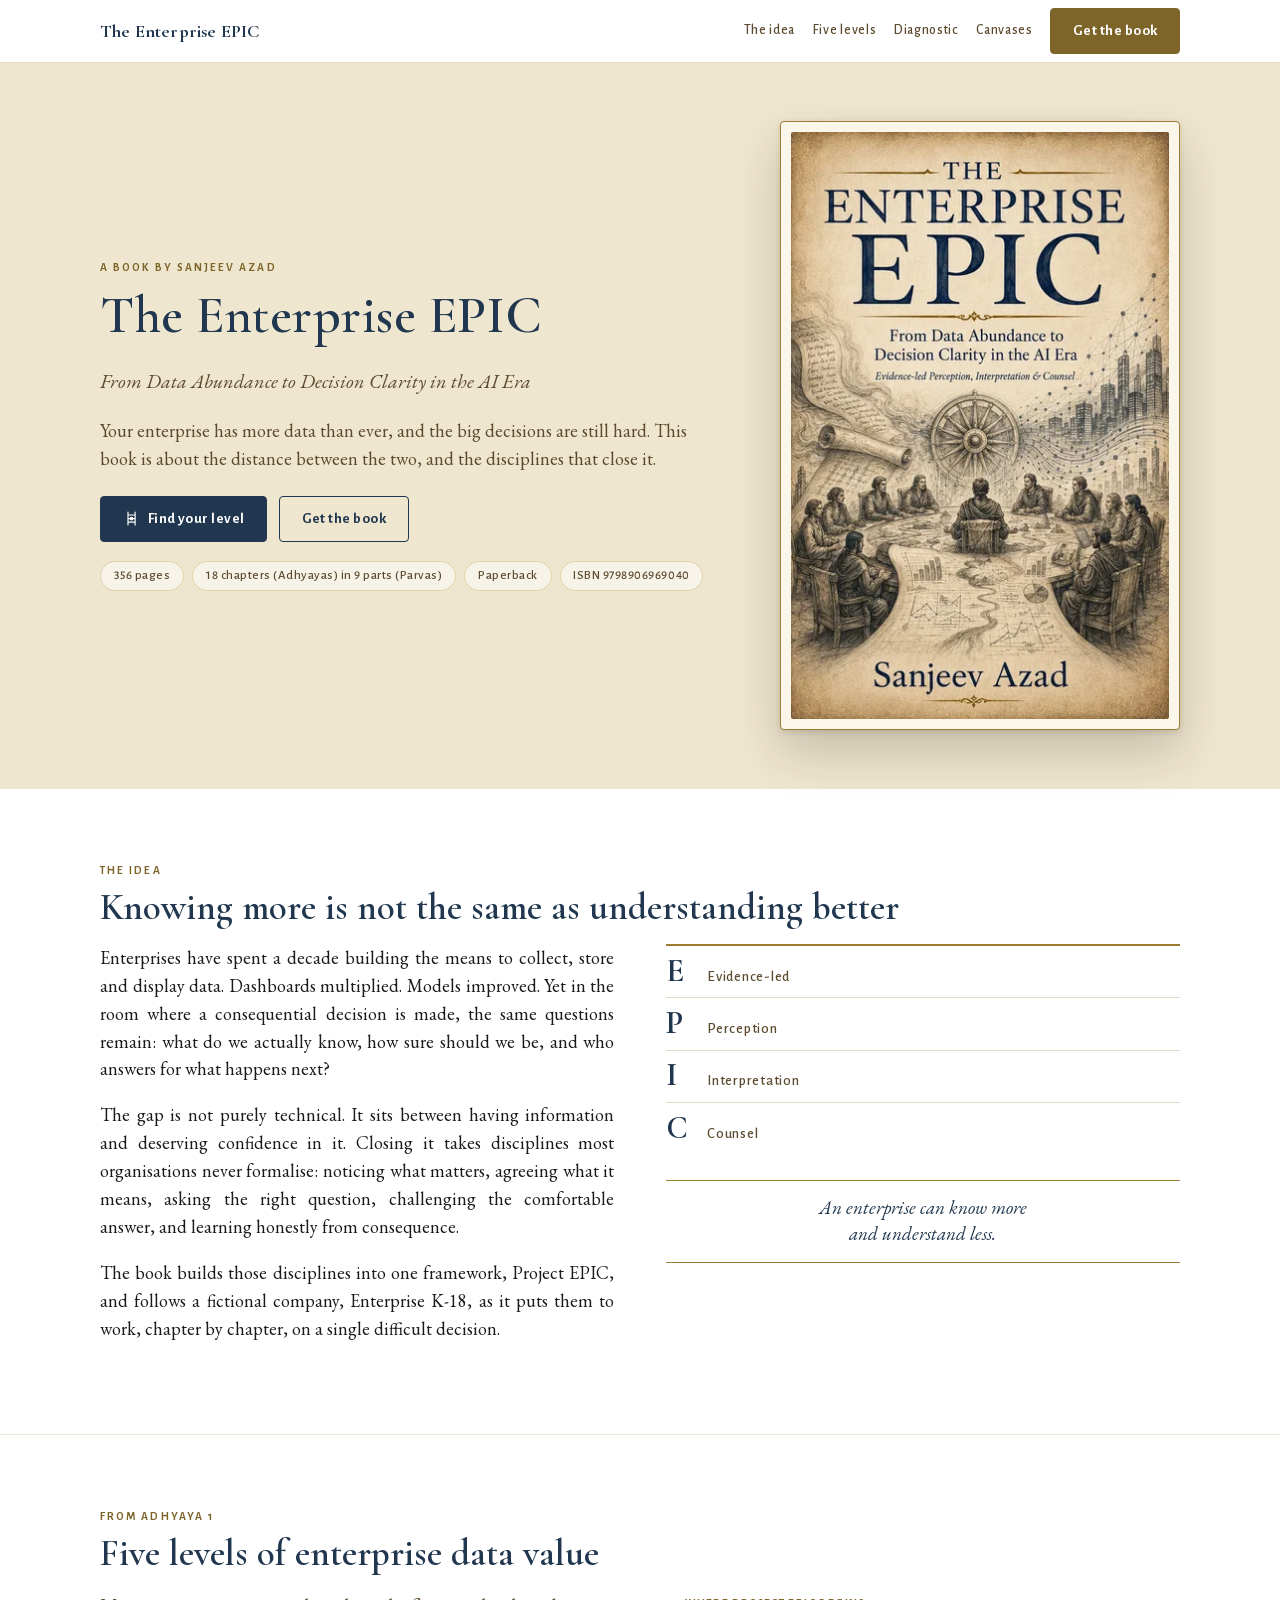
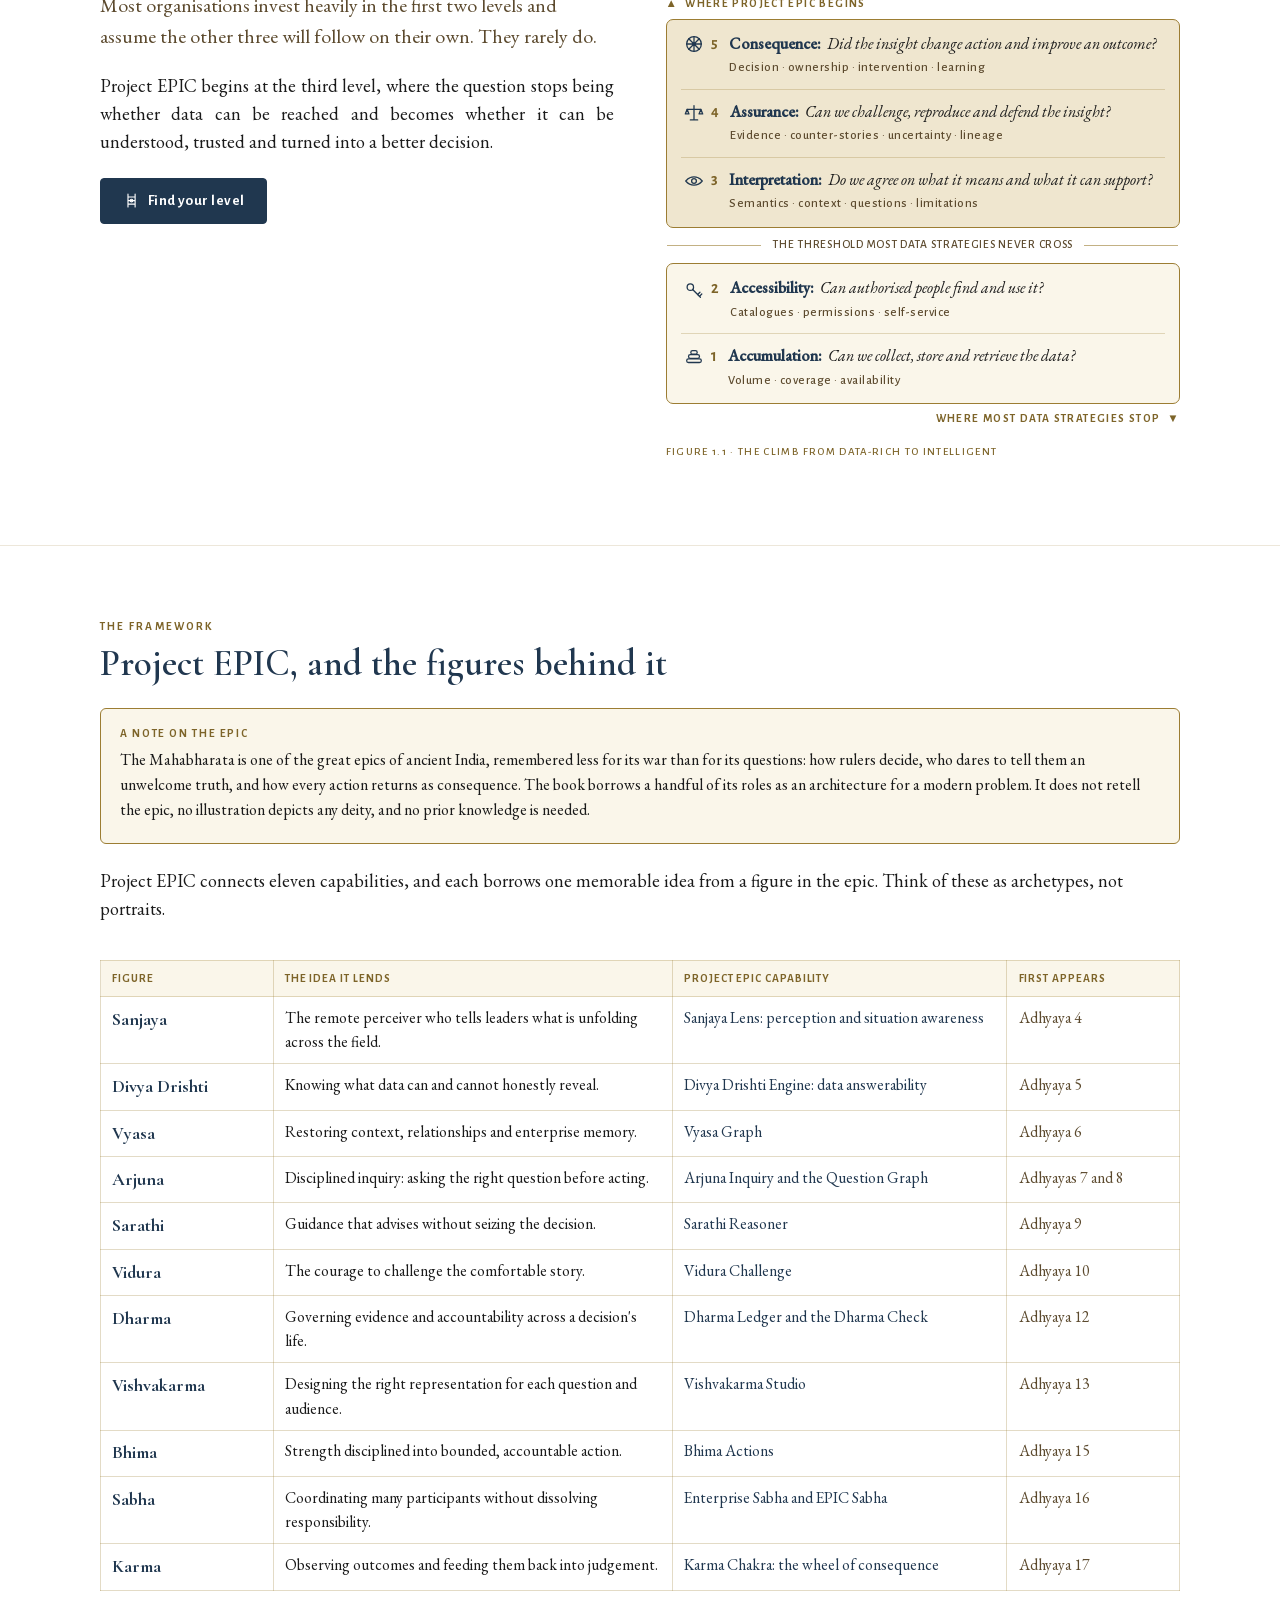
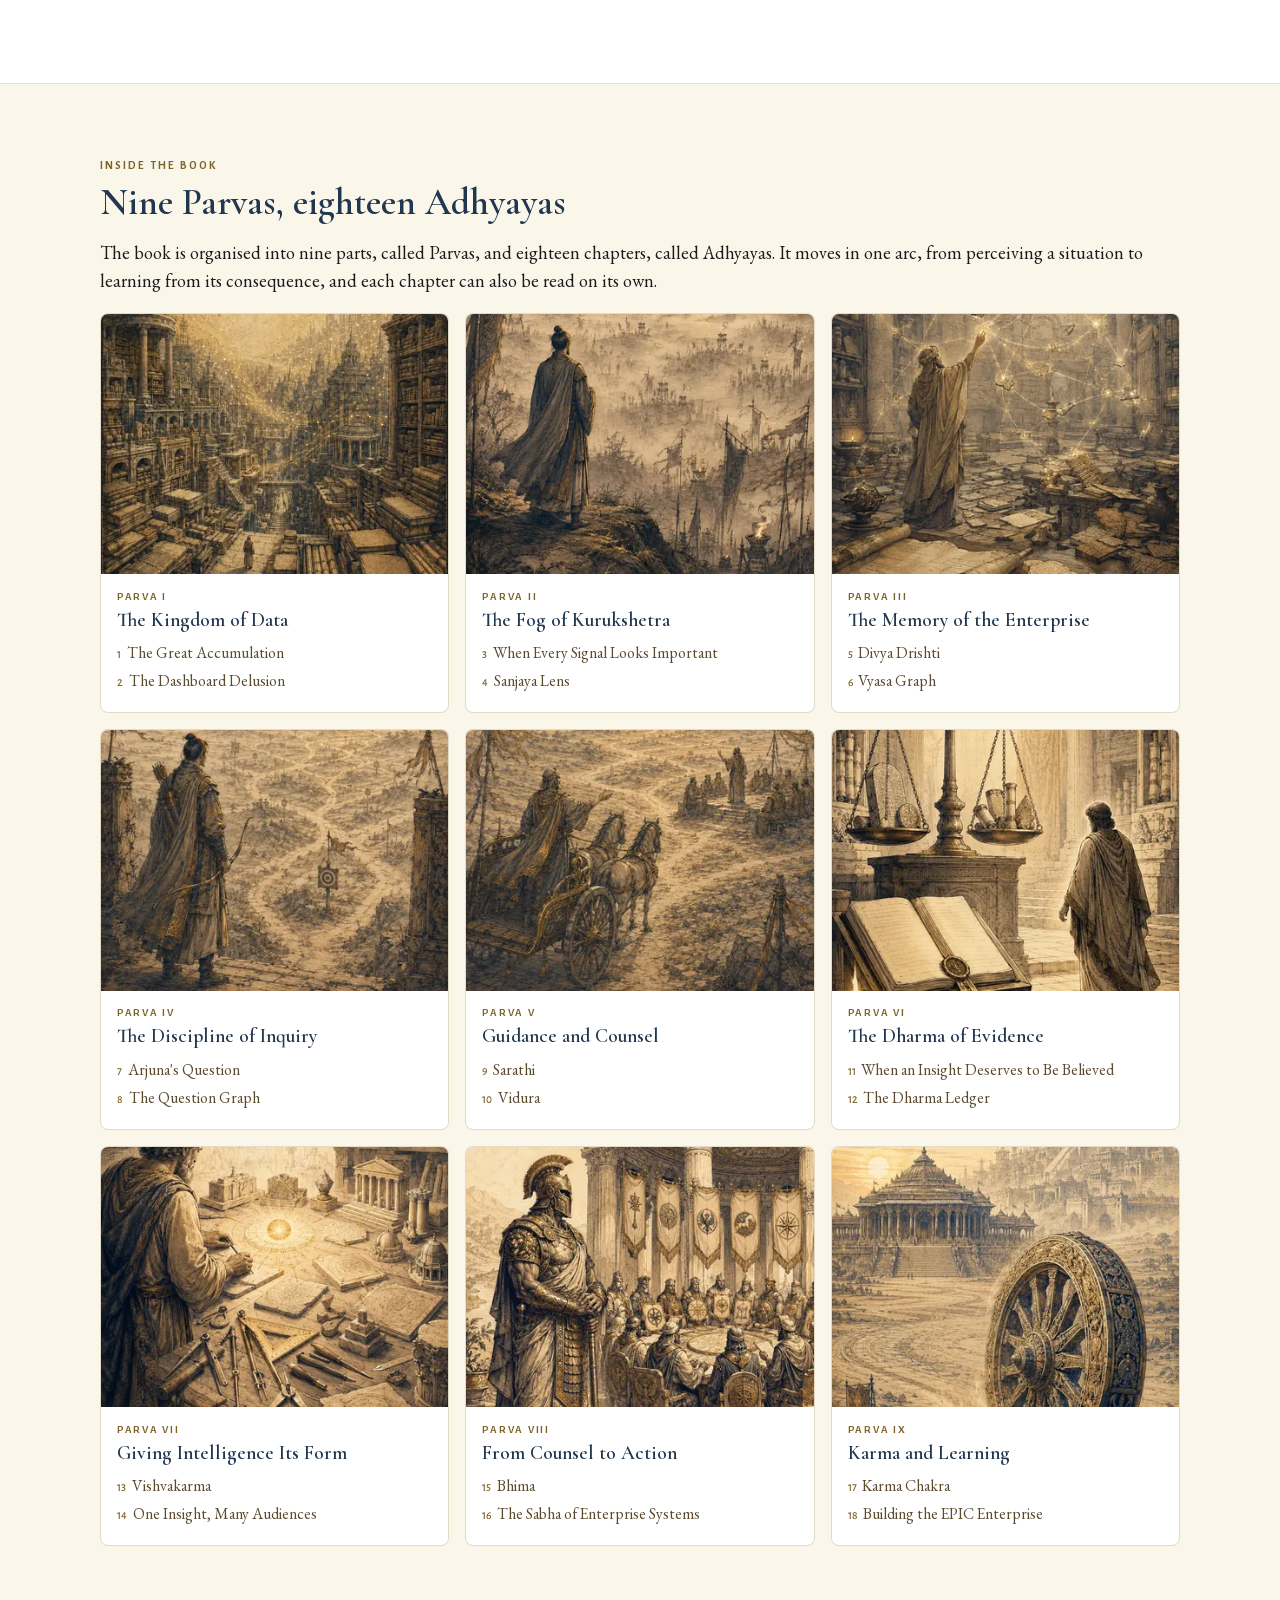
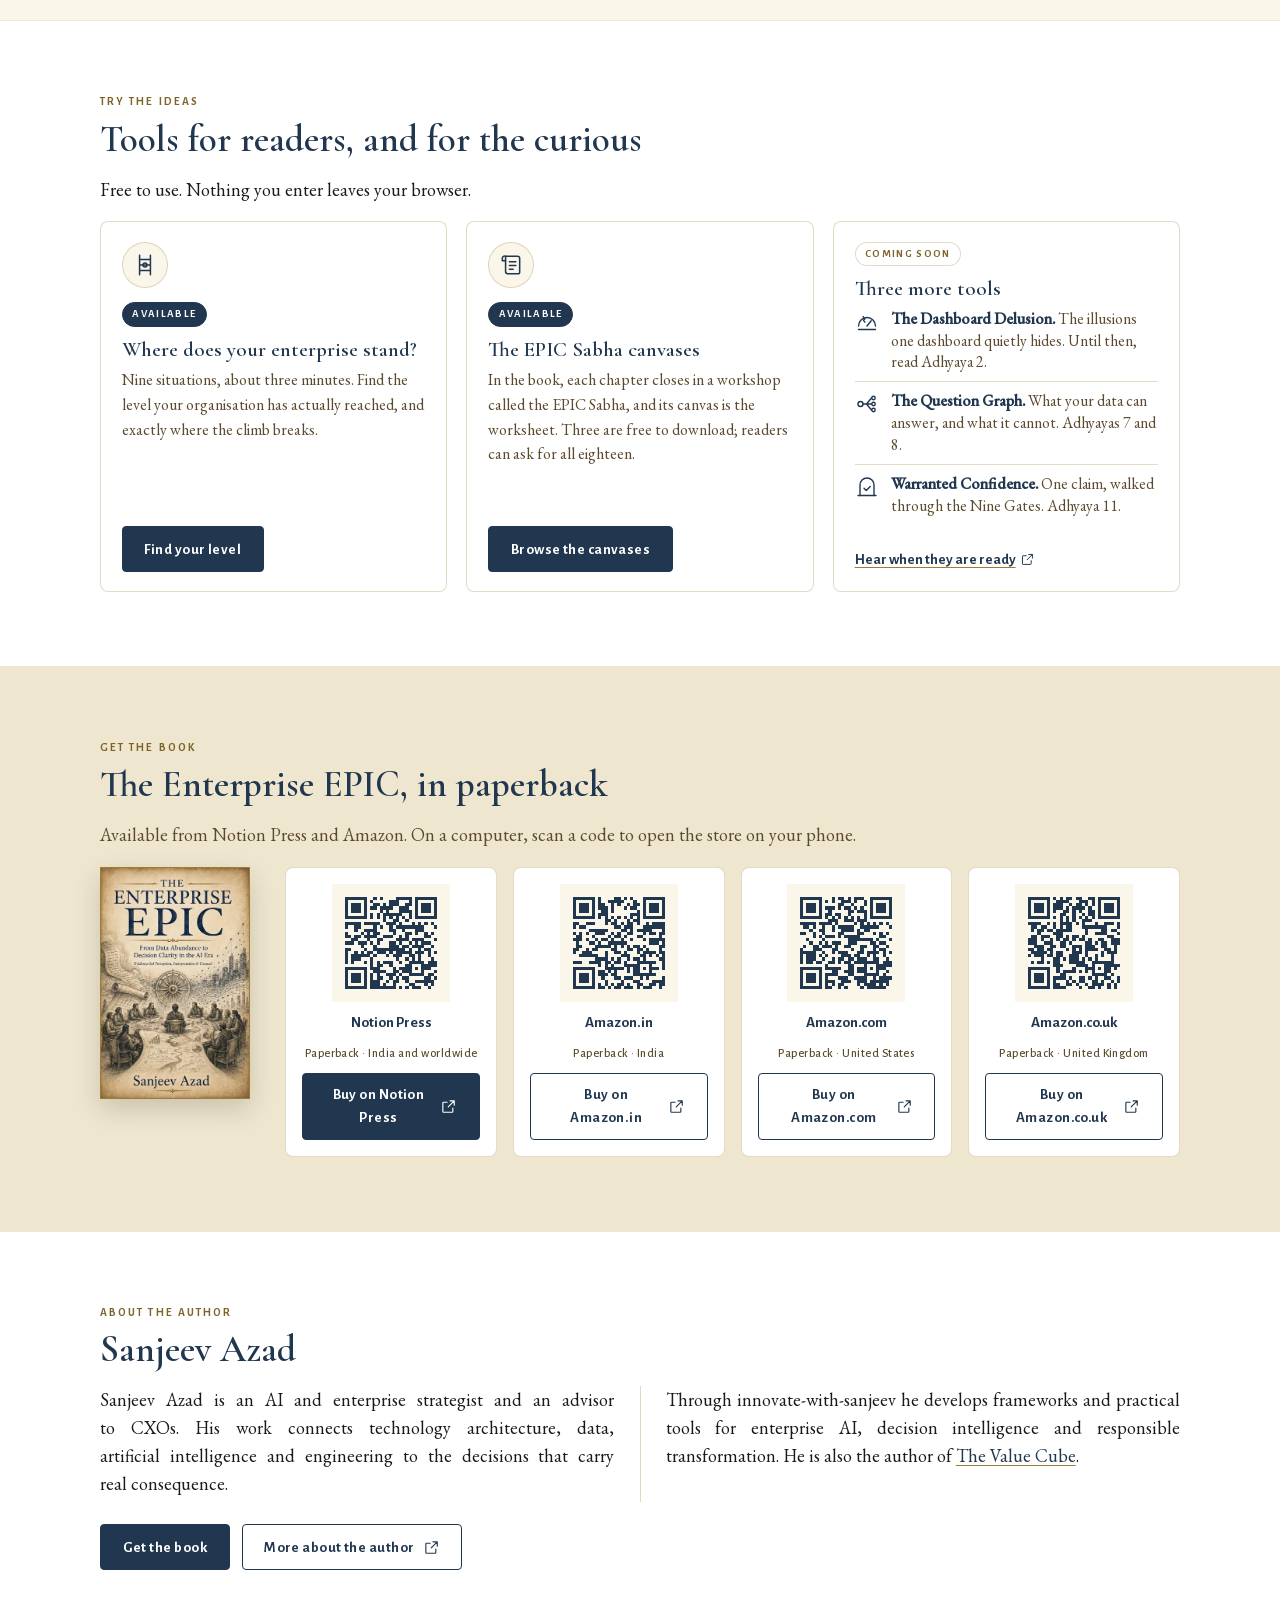
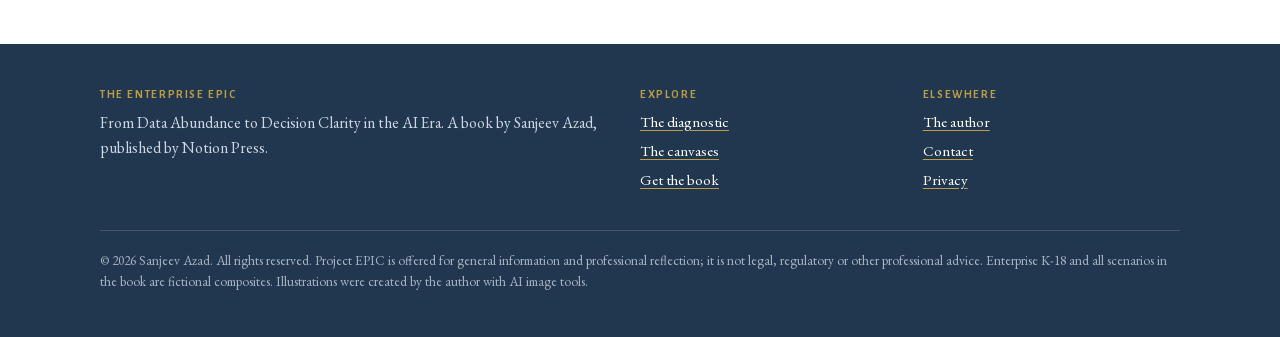
==== commit c188512a: "Home: say Project EPIC connects eleven capabilities above the figures table" ====
--- a/index.html
+++ b/index.html
@@ -224,7 +224,7 @@
       <p>The Mahabharata is one of the great epics of ancient India, remembered less for its war than for its questions: how rulers decide, who dares to tell them an unwelcome truth, and how every action returns as consequence. The book borrows a handful of its roles as an architecture for a modern problem. It does not retell the epic, no illustration depicts any deity, and no prior knowledge is needed.</p>
     </div>
 
-    <p>Each capability borrows one memorable idea from the epic. Think of these as archetypes, not portraits.</p>
+    <p>Project EPIC connects eleven capabilities, and each borrows one memorable idea from a figure in the epic. Think of these as archetypes, not portraits.</p>
 
     <div class="scroller">
       <table class="cast">
